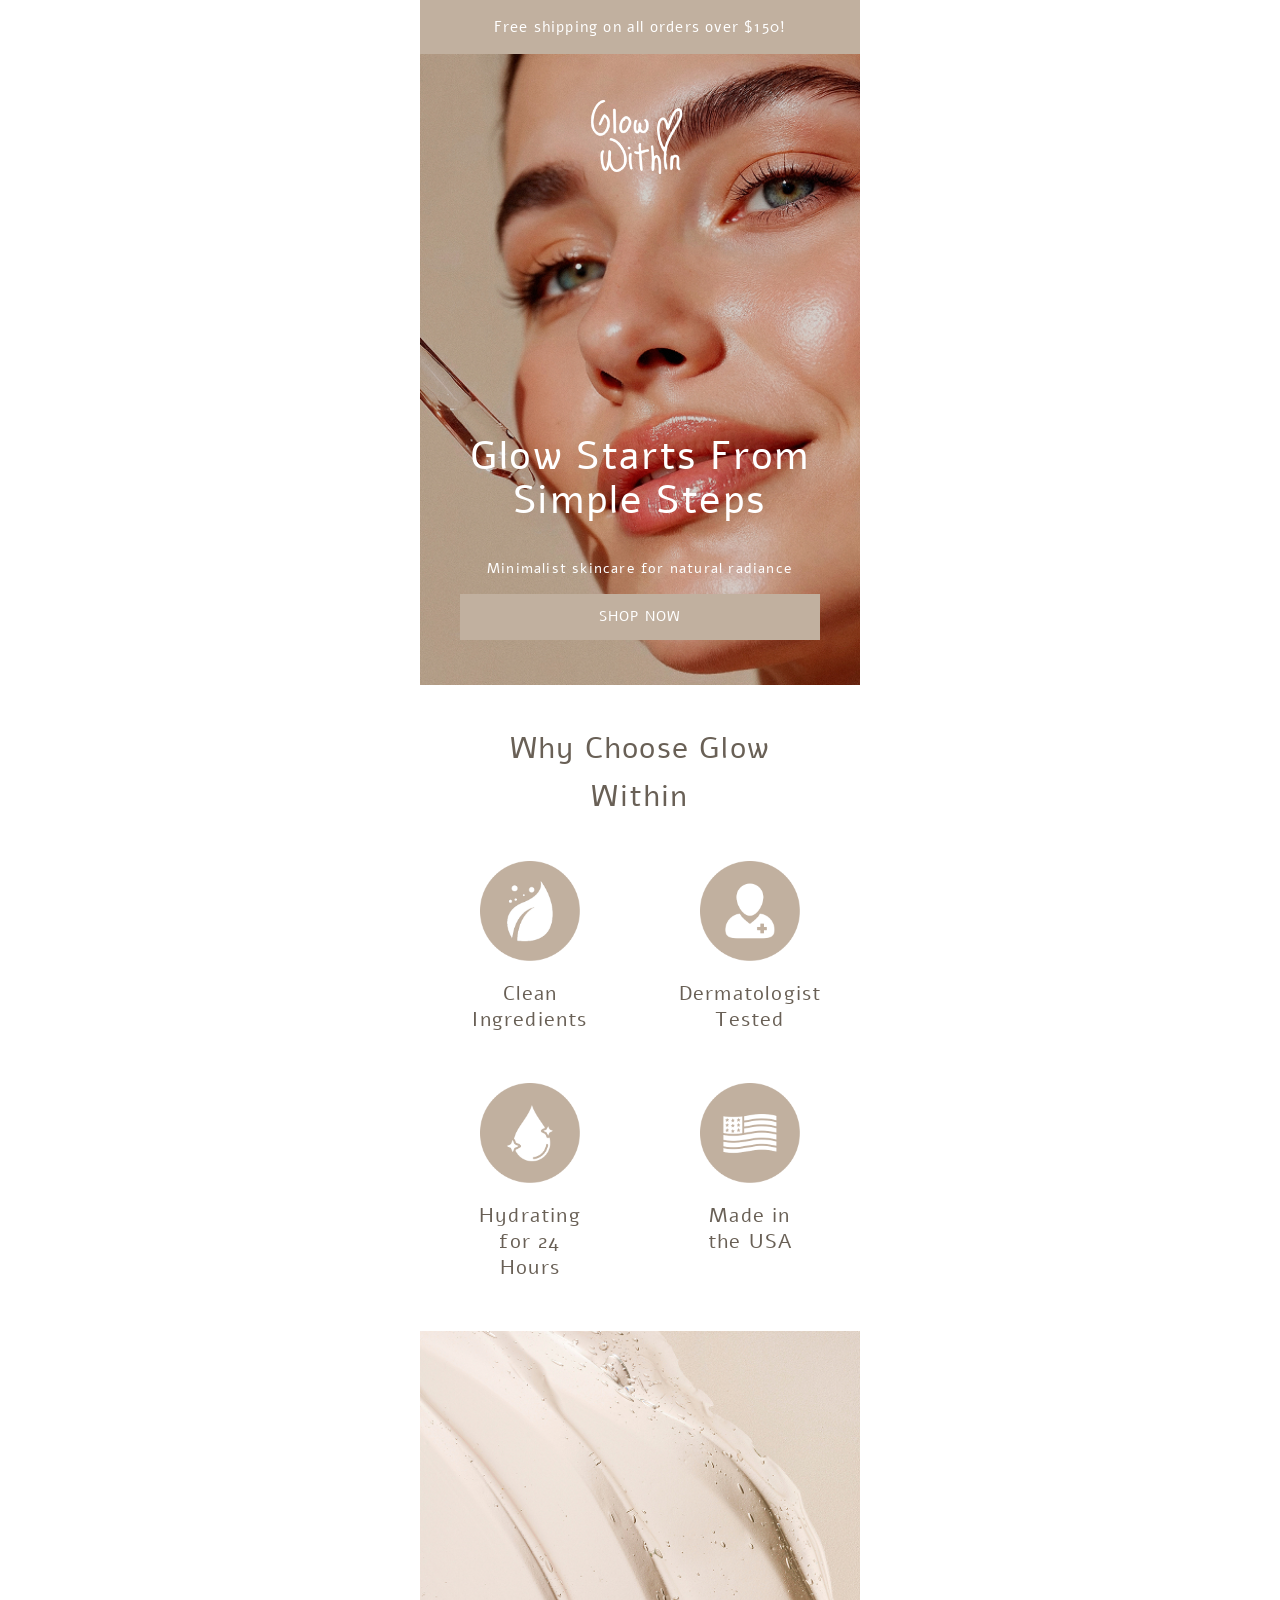
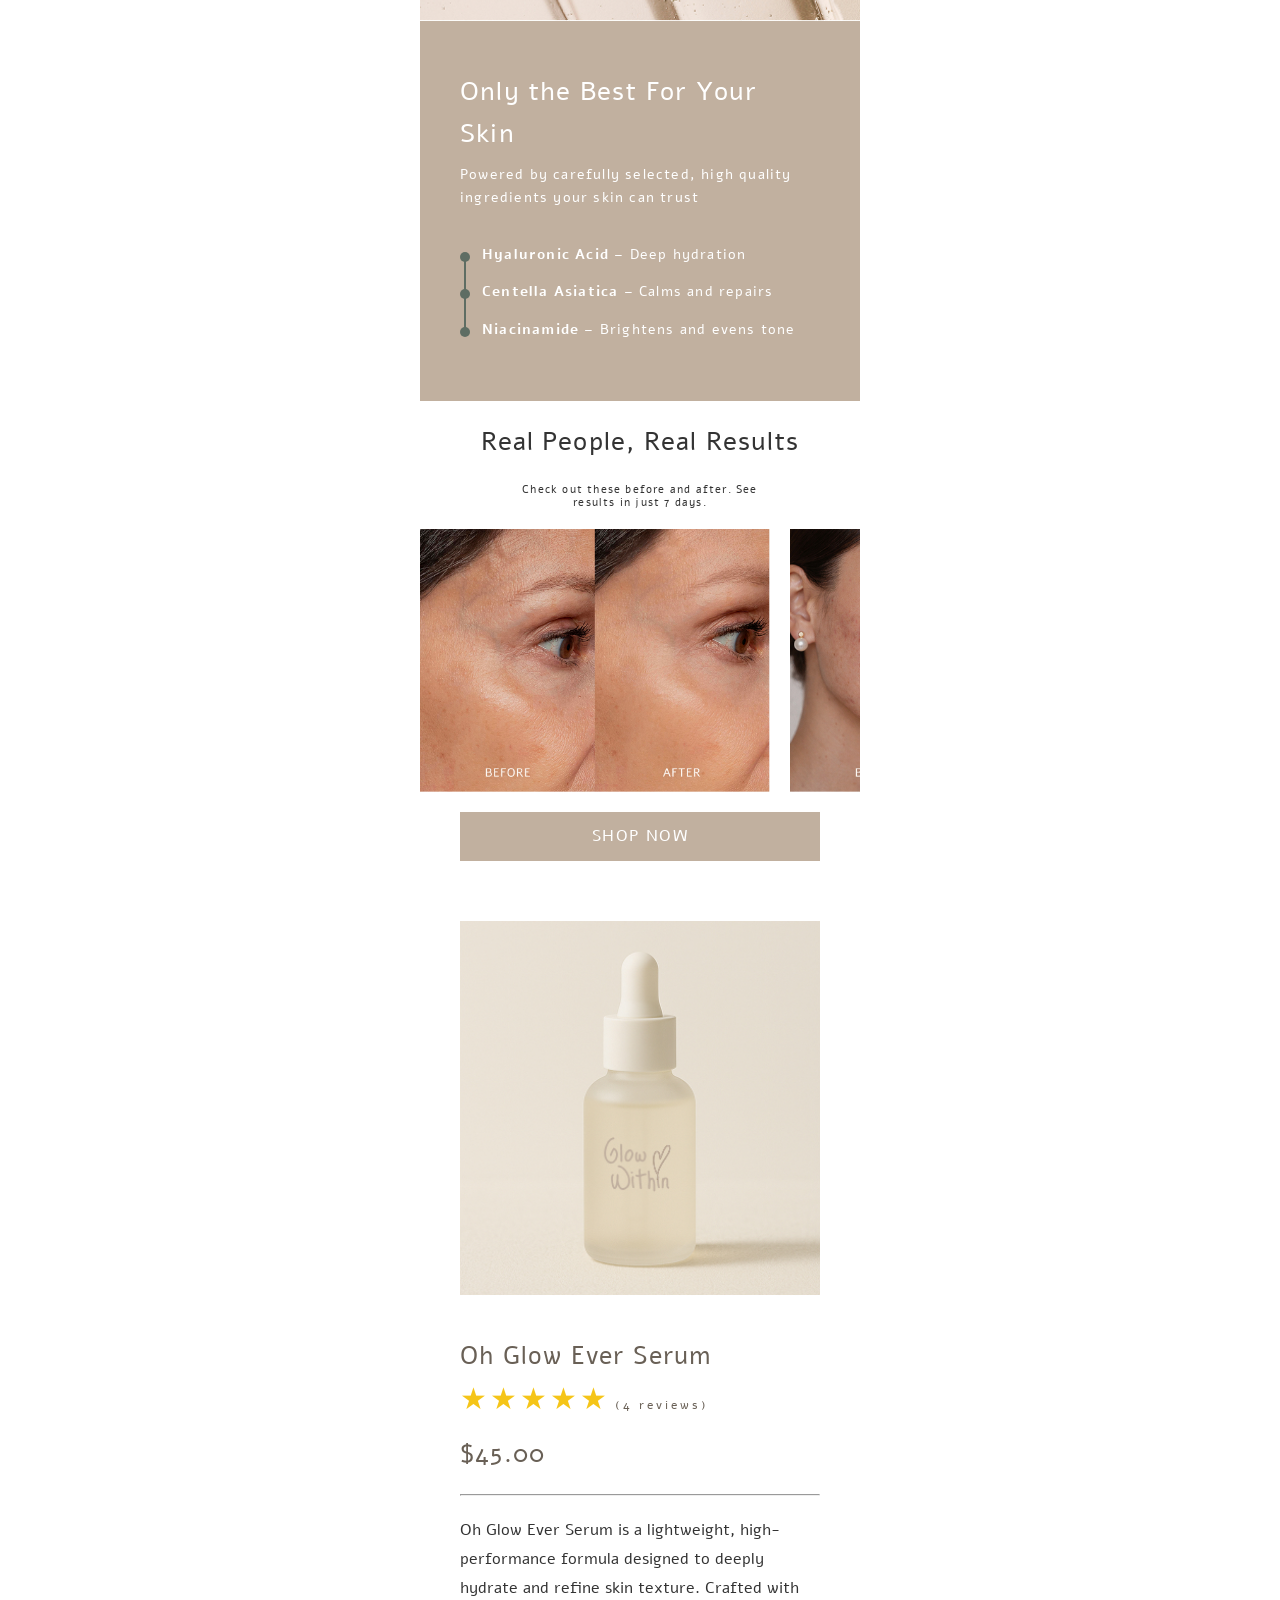
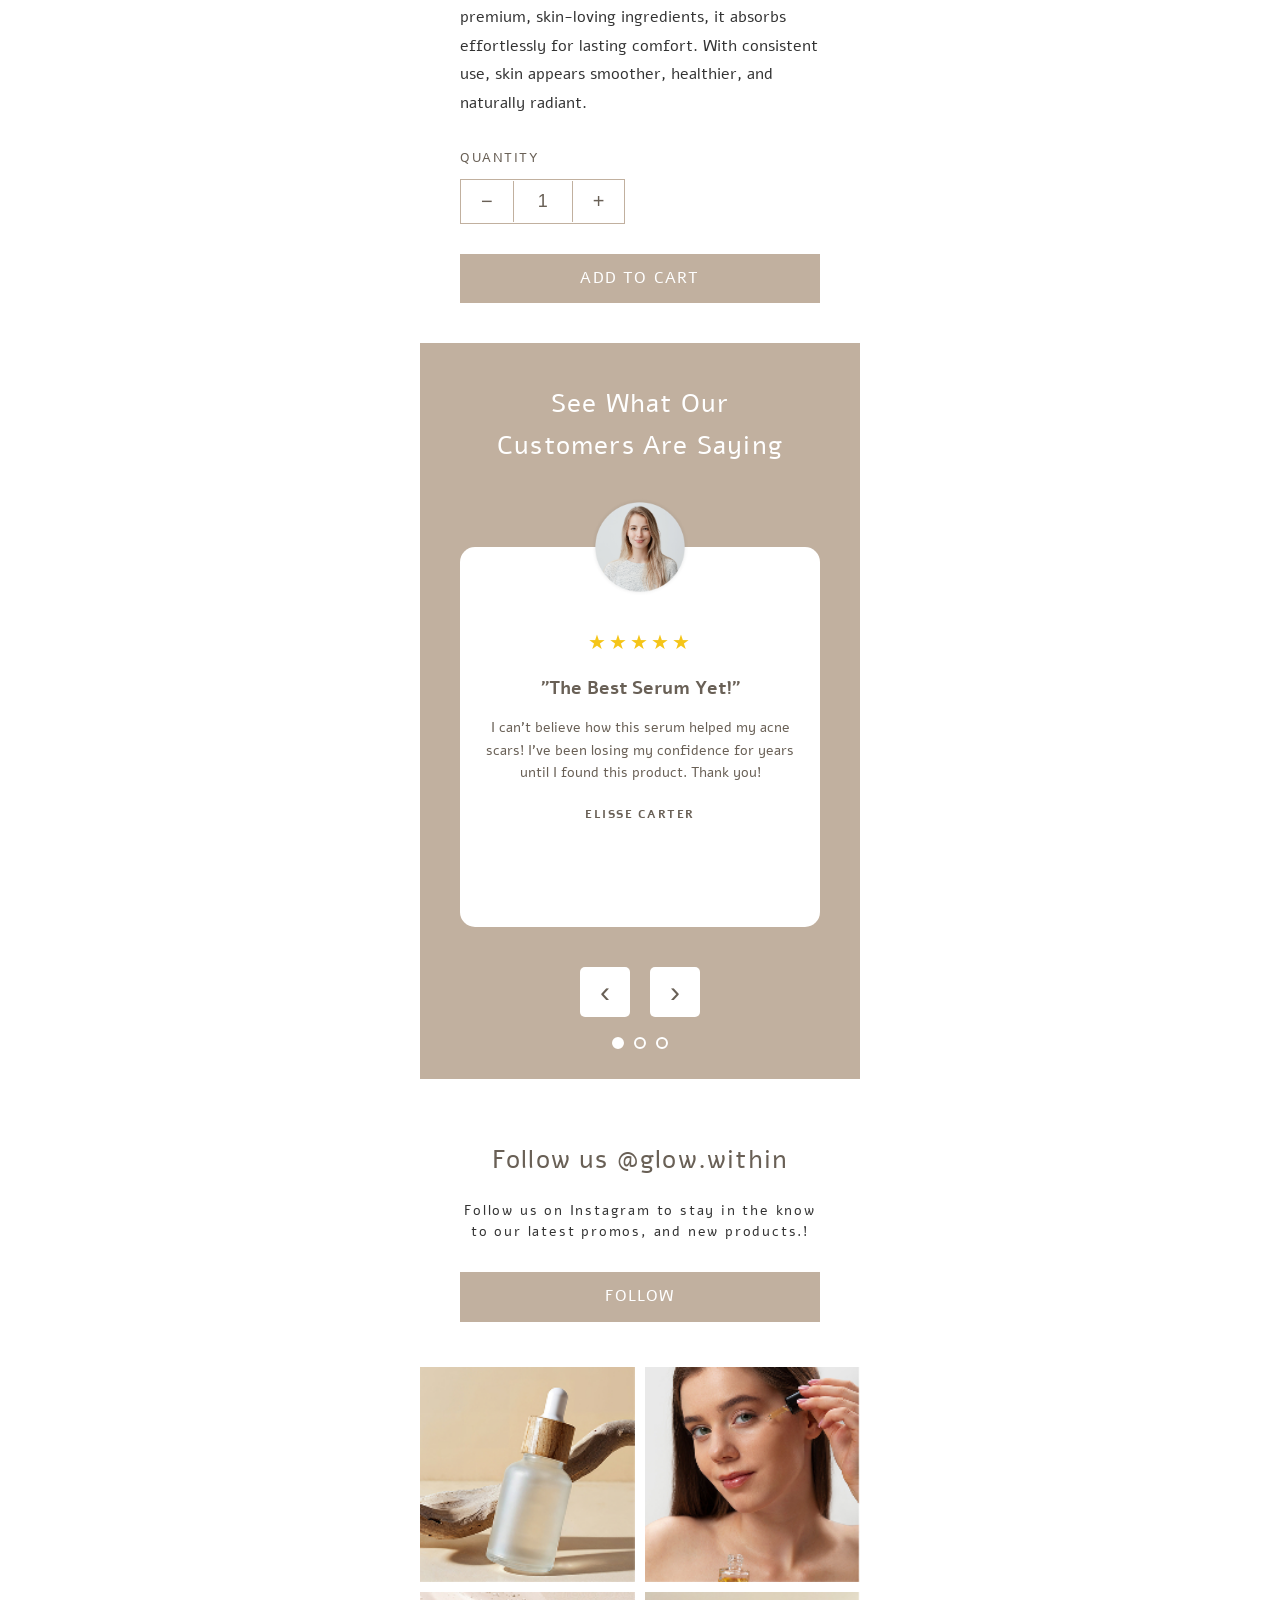
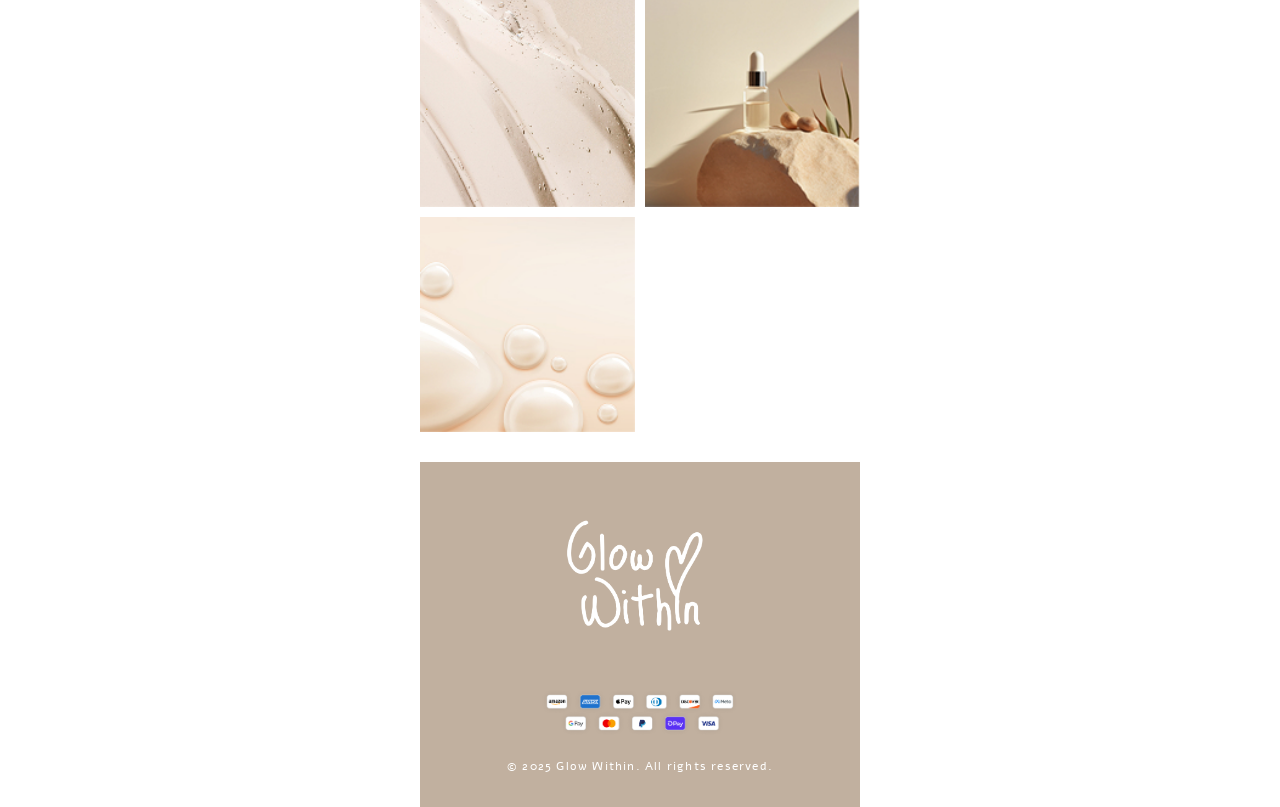
==== index.html @ 790b0e8f "Add files via upload" ====
<!DOCTYPE html>
<html lang="en">
<head>
    <meta charset="UTF-8">
    <meta name="viewport" content="width=device-width, initial-scale=1.0, maximum-scale=1.0, user-scalable=no">
    <meta name="apple-mobile-web-app-capable" content="yes">
    <meta name="mobile-web-app-capable" content="yes">
    <meta http-equiv="Cache-Control" content="no-cache, no-store, must-revalidate">
    <meta http-equiv="Pragma" content="no-cache">
    <meta http-equiv="Expires" content="0">

    <link rel="preconnect" href="https://fonts.googleapis.com">
    <link rel="preconnect" href="https://fonts.gstatic.com" crossorigin>
    <link href="https://fonts.googleapis.com/css2?family=Alef:wght@400;700&family=Inria+Serif:ital,wght@0,300;0,400;0,700;1,300;1,400;1,700&family=Inter:ital,opsz,wght@0,14..32,100..900;1,14..32,100..900&display=swap" rel="stylesheet">

    <link rel="stylesheet" href="./style.css?v=2">

    <script defer src="./script.js?v=2"></script></script>

    <title>Landing Page 1</title>
</head>
<body>

    <div class="container">

    <section class="section-announcement">
    <p>Free shipping on all orders over $150!</p>

    </section>

    <section class="section-hero">
    <img class="hero-img" src="./Mobile Assets-20251219T113906Z-3-001/Mobile Assets/hero-image.jpg" alt=""/>

    <img class="hero-content-img" src="./Mobile Assets-20251219T113906Z-3-001/Mobile Assets/top-logo.png" alt="">

    <div class="hero-content">
       
        <h1 class="hero-header">Glow Starts From Simple Steps</h1>
        <p class="hero-text">Minimalist skincare for natural radiance</p>

    
        <a href="#" class="hero-button">Shop Now</a>
       
    </div>

    </section>

    <section class="section-feature">

        <H2>Why Choose Glow Within</H2>

        <div class="feature-grid-box">
        <div class="feature-box">
            <img class="feature-img" src="./Mobile Assets-20251219T113906Z-3-001/Mobile Assets/why-choose-icon-clean-ingredients.png" alt=""/>
            <p class="feature-text">Clean Ingredients</p>
        </div>

                <div class="feature-box">
            <img class="feature-img" src="./Mobile Assets-20251219T113906Z-3-001/Mobile Assets/why-choose-icon-dermatologist-tested.png" alt=""/>
            <p class="feature-text">Dermatologist Tested</p>
        </div>

                <div class="feature-box">
            <img class="feature-img" src="./Mobile Assets-20251219T113906Z-3-001/Mobile Assets/why-choose-icon-hydrating-24hrs.png" alt=""/>
            <p class="feature-text">Hydrating for 24 Hours</p>
        </div>

                <div class="feature-box">
            <img class="feature-img" src="./Mobile Assets-20251219T113906Z-3-001/Mobile Assets/why-choose-icon-made-in-the-USA.png" alt=""/>
            <p class="feature-text">Made in the USA</p>
        </div>
        </div>

    </section>


    <section class="ingredients-section">

        <div class="ing-img-box">
        <img class="ingredients-img" src="./Mobile Assets-20251219T113906Z-3-001/Mobile Assets/only-the-best-ingredients-image.jpg" alt="">

        </div>

        <div class="ingredients-content">

            <h3>Only the Best For Your Skin</h3>

            <p>Powered by carefully selected, high quality ingredients your skin can trust</p>

            <ul class="ingredients-list">
                <li><strong>Hyaluronic Acid</strong> – Deep hydration</li>
                <li><strong>Centella Asiatica</strong> – Calms and repairs</li>
                <li><strong>Niacinamide</strong> – Brightens and evens tone</li>
            </ul>

        </div>


    </section>

    <section class="section-results">


        <div class="results-text">
        <h3 class="results-header">Real People, Real Results</h3>
        <p class="results-text">Check out these before and after. See results in just 7 days.</p>
        </div>

        <div class="results-carousel">

            <img class="carousel-img" src="./Desktop Assets-20251219T113908Z-3-001/Desktop Assets/real-people-image1.jpg" alt=""/>

            <img class="carousel-img" src="./Desktop Assets-20251219T113908Z-3-001/Desktop Assets/real-people-image2.jpg" alt=""/>

            <img class="carousel-img" src="./Desktop Assets-20251219T113908Z-3-001/Desktop Assets/real-people-image3.jpg" alt=""/>


        </div>

         <div class="carousel-arrows results">
                <button class="carousel-arrow prev" style="display: none;">‹</button>
            </div>

        <div class="btn-results">
         <a href="#" class="results-button">Shop Now</a>
        </div>
    </section>

    
    <section class="section-product">

        <div class="product-box">
        <img  src="./Mobile Assets-20251219T113906Z-3-001/Mobile Assets/product-section-image.jpg" alt="">
        </div>

      
        <div class="product-box2">
        <div class="product-rating">
            <h2 class="product-name">Oh Glow Ever Serum</h2>
            <span class="stars">★★★★★</span>
            <p class="product-price">$45.00</p>
        </div>
        
        <hr/>

        <p class="product-description">Oh Glow Ever Serum is a lightweight, high-performance formula designed to deeply hydrate and refine skin texture. Crafted with premium, skin-loving ingredients, it absorbs effortlessly for lasting comfort. With consistent use, skin appears smoother, healthier, and naturally radiant.</p>
      
        <div class="quantity-selector">
            <label class="quantity-label">QUANTITY</label>
            <div class="quantity-controls">
                <button class="quantity-btn minus">−</button>
                <input type="number" class="quantity-input" value="1" min="1">
                <button class="quantity-btn plus">+</button>
            </div>


        </div>

        <div class="btn-product">
         <a href="#" class="product-btn">Add to Cart</a>
        </div>
        </div>

    </section>

    <section class="testimonial-section">

        <h3 class="testimonial-header">See What Our Customers Are Saying</h3>

        <div class="testimonial-carousel">
            <div class="testimonial-card">
                <img class="testi-img" src="./Desktop Assets-20251219T113908Z-3-001/Desktop Assets/reviews-image1.png" alt="">
                <span class="stars-testimonial">★★★★★</span>
                <p class="testi-title">"The Best Serum Yet!"</p>
                <p class="testi-text">I can't believe how this serum helped my acne scars! I've been losing my confidence for years until I found this product. Thank you!</p>
                <p class="testi-name">ELISSE CARTER</p>
            </div>

            <div class="testimonial-card">
                <img class="testi-img" src="./Desktop Assets-20251219T113908Z-3-001/Desktop Assets/reviews-image2.png" alt="">
                <span class="stars-testimonial">★★★★★</span>
                <p class="testi-title">"My Favorite Skincare!"</p>
                <p class="testi-text">This has become my favorite serum—it gives my skin a healthy glow that looks natural and effortless. Highly recommend this serum!</p>
                <p class="testi-name">LEILA LARRUSO</p>
            </div>

            <div class="testimonial-card">
                <img class="testi-img" src="./Desktop Assets-20251219T113908Z-3-001/Desktop Assets/reviews-image3.png" alt="">
                <span class="stars-testimonial">★★★★★</span>
                <p class="testi-title">"Premium Quality!"</p>
                <p class="testi-text">I love how thoughtfully formulated this serum is. The ingredients feel pure and gentle, yet incredibly effective.</p>
                <p class="testi-name">ANNIKA SMITH</p>
            </div>
        </div>

        <div class="carousel-controls">
            <div class="carousel-arrows">
                <button class="carousel-arrow prev">‹</button>
                <button class="carousel-arrow next">›</button>
            </div>
            <div class="carousel-dots">
                <span class="dot active"></span>
                <span class="dot"></span>
                <span class="dot"></span>
            </div>
        </div>
    </section>

    <section class="gallery-section">

        <div class="cta-content">
        <h3 class="cta-header">Follow us @glow.within</h3>
        <p class="cta-text">Follow us on Instagram to stay in the know to our latest promos, and new products.!</p>
        <a href="#" class="btn-cta">FOLLOW</a>
        </div>

        <div class="gallery">

        <img class="gallery-img" src="./Mobile Assets-20251219T113906Z-3-001/Mobile Assets/ig-image1.jpg">
        <img class="gallery-img" src="./Mobile Assets-20251219T113906Z-3-001/Mobile Assets/ig-image2.jpg">
        <img class="gallery-img" src="./Mobile Assets-20251219T113906Z-3-001/Mobile Assets/ig-image3.jpg">
        <img class="gallery-img" src="./Mobile Assets-20251219T113906Z-3-001/Mobile Assets/ig-image4.jpg">
        <img class="gallery-img" src="./Mobile Assets-20251219T113906Z-3-001/Mobile Assets/ig-image5.jpg">

        </div>
    </section>

    <footer class="section-footer">
       <a class="footer-logo-link" href="#"><img class="footer-logo" src="./Mobile Assets-20251219T113906Z-3-001/Mobile Assets/footer-logo.png" alt=""></a>
        <img class="footer-payment" src="./Mobile Assets-20251219T113906Z-3-001/Mobile Assets/footer-payment.png" alt="">

        <p class="footer-text">© 2025 Glow Within. All rights reserved.</p>

    </footer>




    </div>    
</body>
</html>
---- style.css ----
*{
    margin: 0;
    padding: 0;
    box-sizing: border-box;
}

html{
    font-size: 62.5%;
}

body{
    font-family: 'Alef', sans-serif;
    font-weight: 400;
    line-height: 1.6;
    color: #333;
    font-size: 1.6rem;
    overflow-x: hidden;
    -webkit-font-smoothing: antialiased;
}



.container{
    max-width: 44rem;
    margin: 0 auto;
    /* background-color: aliceblue; */
}

.section-announcement{
    background-color: #C1B09F;
    padding: 1.5rem 0;
    font-weight: 500;
    letter-spacing: 1.2px;  
   
}

.section-announcement p{
    color: #fff;
    font-size: 1.5rem;
    text-align: center;
}

/* hero section */

.section-hero{
    position: relative;

}

.hero-img{
    width: 100%;
    display: block;
}

.hero-content-img{
    width: clamp(10rem, 15vh, 15rem);
    display: block;
    position: absolute;
    top: clamp(2rem, 3vh, 3rem);
    left: 50%;
    transform: translateX(-50%);
}


.hero-content{
    display: flex;
    flex-direction: column;
    align-items: center;
    position: absolute;
    bottom: clamp(3rem, 5vh, 5rem);
    left: 0;
    padding: 0 clamp(2rem, 5vw, 4rem);
    width: 100%;
    box-sizing: border-box;
}

.section-hero h1{
    text-align: center;
    color: #fff;
    font-weight: 200;
    letter-spacing: clamp(1.2px, 0.2vw, 1.6px);
    font-size: clamp(2.8rem, 5vh, 4rem);
    line-height: 1.1;
    margin-bottom: clamp(2rem, 4vh, 5rem);
    
}

.section-hero p{
    text-align: center;
    color: #fff;
    font-weight: 200;
    letter-spacing: clamp(0.8px, 0.2vw, 1.2px);
    font-size: clamp(1.2rem, 1.8vh, 1.4rem);
    margin-bottom: clamp(1.2rem, 1.5vh, 1.5rem);
    
}

.section-hero a{
    padding: clamp(1rem, 1.5vh, 1.2rem) clamp(2.5rem, 5vw, 3rem);
    width: 100%;
    border: none;
    color: #fff;
    background-color:#C1B09F ;
    cursor: pointer;
    text-decoration: none;
    letter-spacing: clamp(1px, 0.2vw, 1.2px);
    text-transform: uppercase;
    text-align: center;
    display: inline-block;
    font-size: clamp(1.2rem, 1.8vh, 1.4rem);
}

/* Feature Section */

.section-feature h2{
    text-align: center;
    padding: 4rem 4rem;
    letter-spacing: 1.2px;
    color: #696056;
    font-weight: 200;
    font-size: 3rem;

}

.feature-grid-box{
    display: grid;
    grid-template-columns: 1fr 1fr;
    justify-items: center;
   
}

.feature-img{
    width: 100%;
    height: auto;
    margin-bottom: 1rem;
}

.feature-box{
    display: flex;
    flex-direction: column;
    align-items: center;
    row-gap: 1rem;
    margin-bottom: 5rem;
    width: 10rem;
    /* padding: 0 4rem; */
}

.section-feature p{
    text-align: center;
    letter-spacing: 1.2px;
    color: #696056;
    font-weight: 200;
    font-size: 2rem;
    line-height: 1.3;

}

/* Ingredients Section */
.ingredients-section{
    display: grid;
    grid-template-columns: 1fr;
    background-color:#C1B09F ;
   
}


.ingredients-img{
    width: 100%;
    display: block;

}
.ingredients-content{
    padding: 5rem 4rem;
}

.ingredients-content h3{
    text-align: left;
    color: #fff;
    font-weight: 200;
    letter-spacing: 1.2px;
    font-size: 2.6rem;
    margin-bottom: 1rem;
    padding-right: 5rem;
}

.ingredients-content p{
    text-align: left;
    color: #fff;
    font-weight: 200;
    letter-spacing: 1.2px;
    font-size: 1.4rem;
    margin-bottom: 1rem;
}

/* Ingredients List */

.ingredients-list {
    list-style: none;
    padding-left: 0;
    margin-top: 3rem;
}

.ingredients-list li {
    position: relative;
    padding-left: 2.2rem;
    margin-bottom: 1rem;
    color: #fff;
    font-size: 1.4rem;
    padding-top: 0.5rem;
    padding-bottom: 0;
    font-weight: 200;
    letter-spacing: 1.2px;
}
strong{
    !important;
    font-weight: 600;
}

.ingredients-list li::after {
    content: '';
    position: absolute;
    left: 0.4rem;
    top: 1.6rem;
    width: 2px;
    height: calc(100% + 1rem);
    background-color: #5E6D63;
}

.ingredients-list li::before {
    content: '';
    position: absolute;
    left: 0;
    top: 1.3rem;
    width: 1rem;
    height: 1rem;
    background-color:  #5E6D63;
    border-radius: 50%;
    z-index: 1;
}

.ingredients-list li:last-child::after {
    display: none;
}



/* Results- Section  */
.section-results{
     position: relative;
}

.section-results .carousel-arrow {
    width: 3rem;
    height: 3rem;
    background-color: #fff;
    border: none;
    border-radius: 0.5rem;
    font-size: 3rem;
    color: #696056;
    cursor: pointer;
    display: flex;
    align-items: center;
    justify-content: center;
    transition: background-color 0.3s;
    position: absolute;
    top: 22rem;
    left: 5rem;
}

.results-carousel::-webkit-scrollbar {
    display: none;
}

.results-carousel{
    display: flex;
    overflow-x: scroll;
    gap: 2rem;
    padding-right: 4rem;
}   

.results-text{
   
    margin: 2rem auto;
}

.results-text h3{
    text-align: center;
     letter-spacing: 1.1px;
     font-weight: 200;
     margin-bottom: .5rem;
     font-size: 2.6rem;
}

.results-text p{
    width: 25rem;
    text-align: center;
    font-size: 1.1rem;
    letter-spacing: 1.2px;
    font-weight: 200;
    line-height: 1.2;
}


.carousel-img{
    width: 35rem;
    height: auto;
}

.section-results a{
    display:block;
    padding: 1.2rem 1.2rem;
    width: 100%;
    border: none;
    color: #fff;
    background-color:#C1B09F ;
    cursor: pointer;
    text-decoration: none;
    letter-spacing: 1.2px;
    text-transform: uppercase;
    text-align: center;
  
}

.results-button{
    width: 1rem;
}

.btn-results{
    padding: 2rem 4rem;
}

/* Product Section */

.section-product {
    display: grid;
    grid-template-columns: 1fr;
    text-align: center;
    padding: 4rem 4rem;
}

.product-box{
    margin-bottom: 4rem;
}

.section-product img {
    width: 100%;
    display: block;
    
}

.product-name {
    font-size: 2.5rem;
    font-weight: 400;
    color: #696056;
    letter-spacing: 1.2px;

}

.product-rating {
    display: flex;
    flex-direction: column;
    justify-content: center;
    align-items: start;
    row-gap: 0rem;
    margin-bottom: 2rem;

}

.stars {
    color: #F5C518;
    font-size: 3rem;
    letter-spacing: 0.3rem;
    margin-bottom: 1rem;
}

.stars::after{
    content: "(4 reviews)";
    color: #696056;
    font-size: 1.2rem;
    margin-left: .5rem;
}


.product-price {
    font-size: 2.5rem;
    font-weight: 400;
    color: #696056;
    letter-spacing: 1.2px;
}

.product-description{
    text-align: left;
    margin-top: 2rem;
    line-height: 1.8;
    

}

/* Quantity Selector */

.quantity-selector {
    margin: 3rem 0;
}

.quantity-label {
    display: block;
    font-size: 1.3rem;
    letter-spacing: 1.5px;
    color: #696056;
    margin-bottom: 1rem;
    font-weight: 500;
    text-align: left;
}

.quantity-controls {
    display: flex;
    align-items: center;
    border: 1px solid #C1B09F;
    width: fit-content;
}

.quantity-btn {
    background: none;
    border: none;
    font-size: 2rem;
    color: #696056;
    cursor: pointer;
    padding: 1rem 2rem;
    transition: background-color 0.3s;
    touch-action: manipulation;
    user-select: none;
}

.quantity-btn:hover {
    background-color: #f5f5f5;
}

.quantity-input {
    width: 6rem;
    text-align: center;
    border: none;
    border-left: 1px solid #C1B09F;
    border-right: 1px solid #C1B09F;
    font-size: 1.8rem;
    color: #696056;
    padding: 1rem 0;
    -moz-appearance: textfield;
}

.quantity-input::-webkit-inner-spin-button,
.quantity-input::-webkit-outer-spin-button {
    -webkit-appearance: none;
    margin: 0;
}

.quantity-input:focus {
    outline: none;
}


.section-product a{
    display:block;
    padding: 1.2rem 3rem;
    width: 100%;
    border: none;
    color: #fff;
    background-color:#C1B09F ;
    cursor: pointer;
    text-decoration: none;
    letter-spacing: 1.2px;
    text-transform: uppercase;
    text-align: center;

}

/* testimonial Section */

.testimonial-section{
    background-color: #C1B09F;
    padding: 0rem 0rem;
    overflow: visible;
}

.testimonial-section h3{
    text-align: center;
    padding: 4rem 7rem;
    letter-spacing: 1.2px;
    color: #fff;
    font-weight: 200;
    font-size: 2.6rem;
}

.testimonial-carousel {
    display: -webkit-box;
    display: -ms-flexbox;
    display: flex;
    gap: 0;
    overflow-x: scroll;
    overflow-y: visible;
    -webkit-overflow-scrolling: touch;
    scroll-behavior: smooth;
    padding: 6rem 4rem 1rem 4rem;
    margin: -2rem 0 0 0;
    scrollbar-width: none;
    -ms-overflow-style: none;
    scroll-snap-type: x mandatory;
    -webkit-scroll-snap-type: x mandatory;
    scroll-padding: 0 4rem;
}

.testimonial-carousel::-webkit-scrollbar {
    display: none;
}

.testimonial-card {
    -webkit-box-flex: 0;
    -ms-flex: 0 0 auto;
    flex: 0 0 auto;
    width: calc(100vw - 8rem);
    width: -webkit-calc(100vw - 8rem);
    max-width: 36rem;
    background-color: #fff;
    border-radius: 1.5rem;
    padding: 8rem 1rem 2rem 1rem;
    margin: 0 4rem;
    text-align: center;
    position: relative;
    min-height: 38rem;
    overflow: visible;
    scroll-snap-align: center;
    -webkit-scroll-snap-align: center;
    box-sizing: border-box;
    -webkit-box-sizing: border-box;
}


.stars-testimonial{
    color: #F5C518;
    font-size: 2rem;
    letter-spacing: 0.3rem;
    margin-bottom: 1rem;
    display: block;
}

.testi-img{
    width: 10rem;
    height: 10rem;
    border-radius: 50%;
    position: absolute;
    top: -5rem;
    left: 50%;
    transform: translateX(-50%);
    object-fit: cover;
}

.testi-title {
    font-weight: 600;
    font-size: 1.8rem;
    color: #696056;
    margin: 1.5rem 0;
}

.testi-text {
    font-size: 1.4rem;
    line-height: 1.6;
    color: #696056;
    margin-bottom: 2rem;
}

.testi-name {
    font-size: 1.2rem;
    font-weight: 600;
    letter-spacing: 1.5px;
    color: #696056;
}

/* Testimonial Carousel Controls */

.testimonial-section .carousel-controls {
    display: flex;
    flex-direction: column;
    align-items: center;
    gap: 2rem;
    padding: 3rem 0;
}

.testimonial-section .carousel-arrows {
    display: flex;
    gap: 2rem;
}

.testimonial-section .carousel-arrow {
    width: 5rem;
    height: 5rem;
    background-color: #fff;
    border: none;
    border-radius: 0.5rem;
    font-size: 3rem;
    color: #696056;
    cursor: pointer;
    display: flex;
    align-items: center;
    justify-content: center;
    transition: background-color 0.3s;
}

.testimonial-section .carousel-arrow:hover {
    background-color: #f5f5f5;
}

.testimonial-section .carousel-dots {
    display: flex;
    gap: 1rem;
}

.testimonial-section .dot {
    width: 1.2rem;
    height: 1.2rem;
    border-radius: 50%;
    border: 2px solid #fff;
    background-color: transparent;
    cursor: pointer;
    transition: background-color 0.3s;
}

.testimonial-section .dot.active {
    background-color: #fff;
}

.testimonial-section .dot:hover {
    background-color: rgba(255, 255, 255, 0.5);
}

/* CTA */

.cta-content{
    padding: 4rem 4rem;
    display: flex;
    flex-direction: column;
    align-items: center;
}

.gallery-section h3{
    text-align: center;
    padding: 2rem 0rem;
    letter-spacing: 1.2px;
    color: #696056;
    font-weight: 200;
    font-size: 2.6rem;
}

.gallery-section p{
    text-align: center;
    font-size: 1.4rem;
    letter-spacing: 1.8px;
    font-weight: 200;
    line-height: 1.5;
    margin-bottom: 3rem;
}

.gallery-section a{
    display:block;
    padding: 1.2rem 3rem;
    width: 100%;
    border: none;
    color: #fff;
    background-color:#C1B09F ;
    cursor: pointer;
    text-decoration: none;
    letter-spacing: 1.2px;
    text-transform: uppercase;
    text-align: center;
    margin-bottom: .5rem;
}


.gallery{
    display: grid;
    grid-template-columns: 1fr 1fr;
    gap: 1rem;
    margin-bottom: 3rem;
}

.gallery-img{
    width: 100%;
    display: block;
}

/* Footer */

.section-footer{
    background-color: #C1B09F;
    padding: 3rem 4rem;
    display: flex;
    flex-direction: column;
    align-items: center;
    gap: 2rem;
}

.section-footer img{
    width: 20rem;
    height: auto;
}

.footer-text{
    color: #fff;
    font-size: 1.2rem;
    letter-spacing: 1.2px;
}
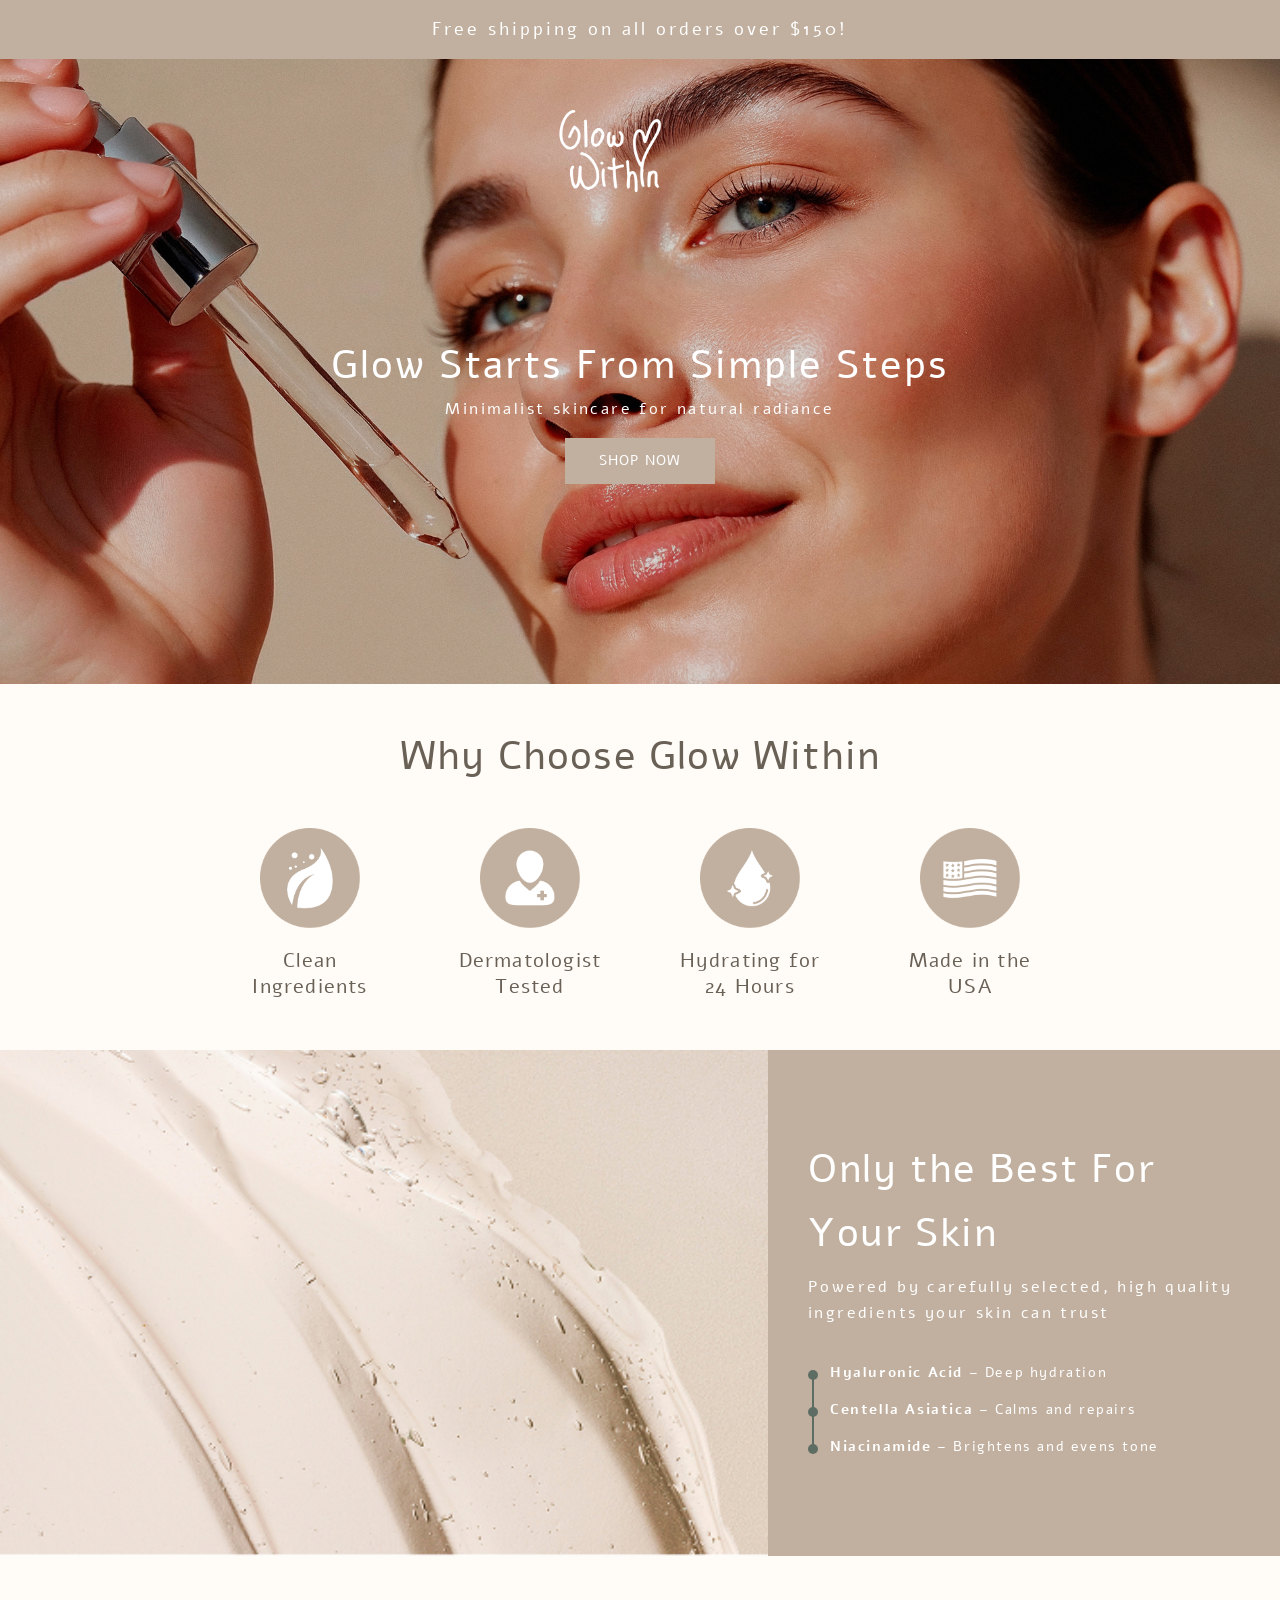
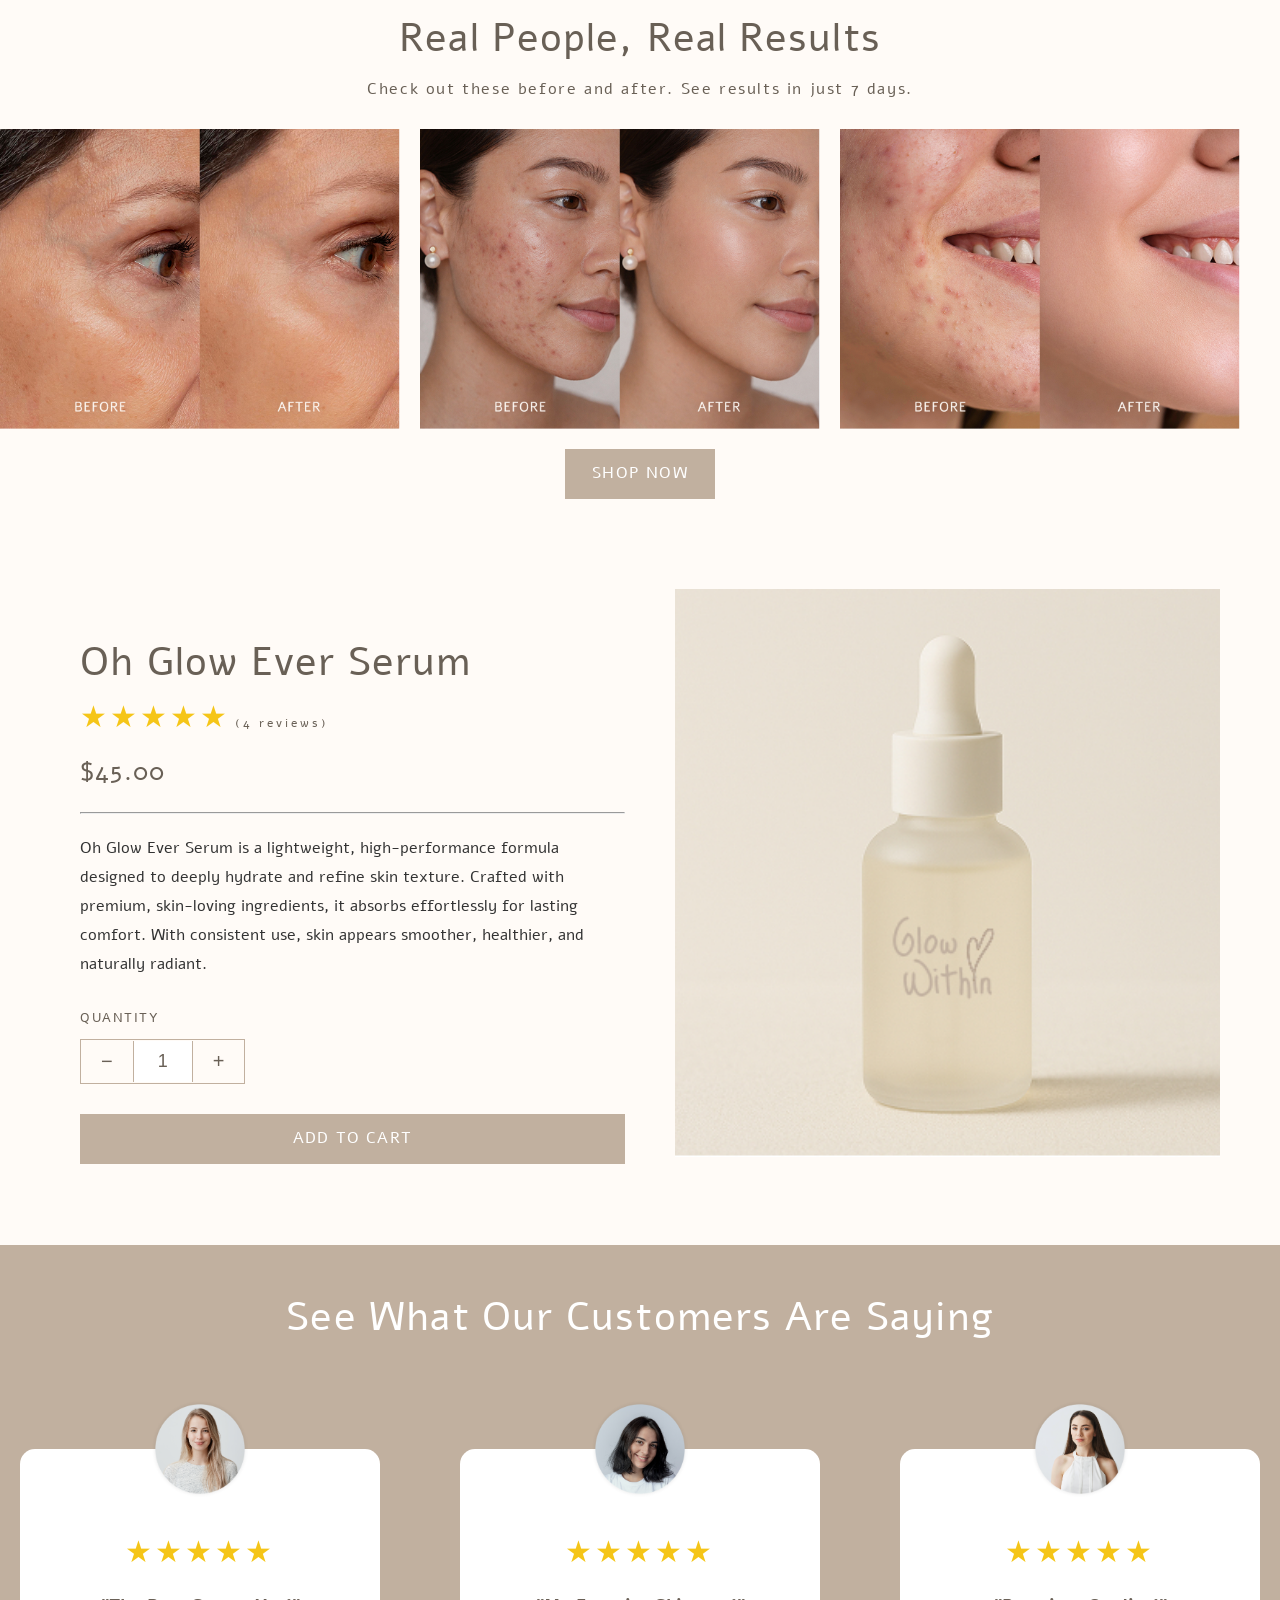
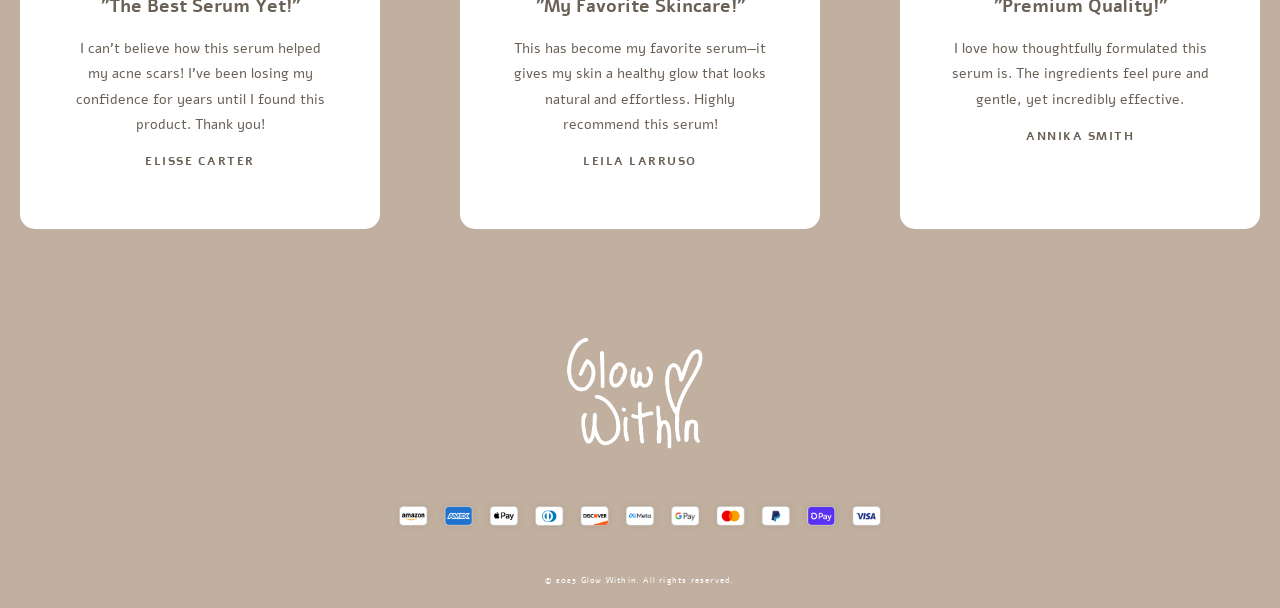
==== commit 6304161e: "Add files via upload" ====
--- a/index.html
+++ b/index.html
@@ -14,6 +14,7 @@
     <link href="https://fonts.googleapis.com/css2?family=Alef:wght@400;700&family=Inria+Serif:ital,wght@0,300;0,400;0,700;1,300;1,400;1,700&family=Inter:ital,opsz,wght@0,14..32,100..900;1,14..32,100..900&display=swap" rel="stylesheet">
 
     <link rel="stylesheet" href="./style.css?v=2">
+    <link rel="stylesheet" href="./query.css?v=2" >
 
     <script defer src="./script.js?v=2"></script></script>
 
@@ -29,9 +30,19 @@
     </section>
 
     <section class="section-hero">
+
+    <div class="hero2-img">
     <img class="hero-img" src="./Mobile Assets-20251219T113906Z-3-001/Mobile Assets/hero-image.jpg" alt=""/>
 
+     <img class="hero-img-desktop" src="./Desktop Assets-20251219T113908Z-3-001/Desktop Assets/hero-banner.jpg" alt=""/>
+
+    </div>
+
+
+
     <img class="hero-content-img" src="./Mobile Assets-20251219T113906Z-3-001/Mobile Assets/top-logo.png" alt="">
+    
+
 
     <div class="hero-content">
        
@@ -130,7 +141,7 @@
     <section class="section-product">
 
         <div class="product-box">
-        <img  src="./Mobile Assets-20251219T113906Z-3-001/Mobile Assets/product-section-image.jpg" alt="">
+        <img class="product-img" src="./Mobile Assets-20251219T113906Z-3-001/Mobile Assets/product-section-image.jpg" alt="">
         </div>
 
       
@@ -206,7 +217,7 @@
         </div>
     </section>
 
-    <section class="gallery-section">
+    <!-- <section class="gallery-section">
 
         <div class="cta-content">
         <h3 class="cta-header">Follow us @glow.within</h3>
@@ -223,11 +234,13 @@
         <img class="gallery-img" src="./Mobile Assets-20251219T113906Z-3-001/Mobile Assets/ig-image5.jpg">
 
         </div>
-    </section>
+    </section> -->
 
     <footer class="section-footer">
        <a class="footer-logo-link" href="#"><img class="footer-logo" src="./Mobile Assets-20251219T113906Z-3-001/Mobile Assets/footer-logo.png" alt=""></a>
-        <img class="footer-payment" src="./Mobile Assets-20251219T113906Z-3-001/Mobile Assets/footer-payment.png" alt="">
+        <img class="footer-payment" src="./Mobile Assets-20251219T113906Z-3-001/Mobile Assets/footer-payment.png" alt=""/>
+
+        <img class="footer-payment-desktop" src="./Desktop Assets-20251219T113908Z-3-001/Desktop Assets/footer-payment.png" alt=""/>
 
         <p class="footer-text">© 2025 Glow Within. All rights reserved.</p>
 
--- a/style.css
+++ b/style.css
@@ -2,6 +2,11 @@
     margin: 0;
     padding: 0;
     box-sizing: border-box;
+}
+
+button, a {
+    touch-action: manipulation;
+    -webkit-tap-highlight-color: transparent;
 }
 
 html{
@@ -13,9 +18,11 @@
     font-weight: 400;
     line-height: 1.6;
     color: #333;
+    background-color: #FFFBF7;
     font-size: 1.6rem;
     overflow-x: hidden;
     -webkit-font-smoothing: antialiased;
+    touch-action: pan-y;
 }
 
 
@@ -30,7 +37,7 @@
     background-color: #C1B09F;
     padding: 1.5rem 0;
     font-weight: 500;
-    letter-spacing: 1.2px;  
+    letter-spacing: .12rem;  
    
 }
 
@@ -51,6 +58,12 @@
     width: 100%;
     display: block;
 }
+
+.hero-img-desktop{
+    display: none;
+}
+
+
 
 .hero-content-img{
     width: clamp(10rem, 15vh, 15rem);
@@ -59,6 +72,7 @@
     top: clamp(2rem, 3vh, 3rem);
     left: 50%;
     transform: translateX(-50%);
+    width: 15rem;
 }
 
 
@@ -67,7 +81,7 @@
     flex-direction: column;
     align-items: center;
     position: absolute;
-    bottom: clamp(3rem, 5vh, 5rem);
+    bottom: clamp(10rem, 10rem, 10rem);
     left: 0;
     padding: 0 clamp(2rem, 5vw, 4rem);
     width: 100%;
@@ -160,6 +174,7 @@
     display: grid;
     grid-template-columns: 1fr;
     background-color:#C1B09F ;
+    margin-bottom: 5rem;
    
 }
 
@@ -247,6 +262,7 @@
 /* Results- Section  */
 .section-results{
      position: relative;
+     margin-bottom: 3rem;
 }
 
 .section-results .carousel-arrow {
@@ -280,15 +296,16 @@
 
 .results-text{
    
-    margin: 2rem auto;
+    margin: 0 auto;
 }
 
 .results-text h3{
     text-align: center;
      letter-spacing: 1.1px;
      font-weight: 200;
-     margin-bottom: .5rem;
      font-size: 2.6rem;
+    color: #696056;
+    margin-bottom: 1rem;
 }
 
 .results-text p{
@@ -298,6 +315,8 @@
     letter-spacing: 1.2px;
     font-weight: 200;
     line-height: 1.2;
+        color: #696056;
+        margin-bottom: 2rem;
 }
 
 
@@ -335,16 +354,17 @@
     display: grid;
     grid-template-columns: 1fr;
     text-align: center;
-    padding: 4rem 4rem;
+    padding: 4rem 8rem;
+    margin: 0 auto;
 }
 
 .product-box{
     margin-bottom: 4rem;
 }
 
+
 .section-product img {
     width: 100%;
-    display: block;
     
 }
 
@@ -491,20 +511,15 @@
 }
 
 .testimonial-carousel {
-    display: -webkit-box;
-    display: -ms-flexbox;
-    display: flex;
-    gap: 0;
+    display: flex;
     overflow-x: scroll;
     overflow-y: visible;
-    -webkit-overflow-scrolling: touch;
     scroll-behavior: smooth;
     padding: 6rem 4rem 1rem 4rem;
     margin: -2rem 0 0 0;
     scrollbar-width: none;
     -ms-overflow-style: none;
     scroll-snap-type: x mandatory;
-    -webkit-scroll-snap-type: x mandatory;
     scroll-padding: 0 4rem;
 }
 
@@ -513,11 +528,8 @@
 }
 
 .testimonial-card {
-    -webkit-box-flex: 0;
-    -ms-flex: 0 0 auto;
     flex: 0 0 auto;
     width: calc(100vw - 8rem);
-    width: -webkit-calc(100vw - 8rem);
     max-width: 36rem;
     background-color: #fff;
     border-radius: 1.5rem;
@@ -528,9 +540,7 @@
     min-height: 38rem;
     overflow: visible;
     scroll-snap-align: center;
-    -webkit-scroll-snap-align: center;
     box-sizing: border-box;
-    -webkit-box-sizing: border-box;
 }
 
 
@@ -582,6 +592,7 @@
     align-items: center;
     gap: 2rem;
     padding: 3rem 0;
+    touch-action: manipulation;
 }
 
 .testimonial-section .carousel-arrows {
@@ -602,6 +613,8 @@
     align-items: center;
     justify-content: center;
     transition: background-color 0.3s;
+    touch-action: manipulation;
+    user-select: none;
 }
 
 .testimonial-section .carousel-arrow:hover {
@@ -621,6 +634,8 @@
     background-color: transparent;
     cursor: pointer;
     transition: background-color 0.3s;
+    touch-action: manipulation;
+    user-select: none;
 }
 
 .testimonial-section .dot.active {
@@ -633,7 +648,7 @@
 
 /* CTA */
 
-.cta-content{
+/* .cta-content{
     padding: 4rem 4rem;
     display: flex;
     flex-direction: column;
@@ -684,26 +699,39 @@
 .gallery-img{
     width: 100%;
     display: block;
-}
+} */
 
 /* Footer */
 
 .section-footer{
     background-color: #C1B09F;
-    padding: 3rem 4rem;
+    padding: 0rem 4rem;
     display: flex;
     flex-direction: column;
     align-items: center;
     gap: 2rem;
 }
 
-.section-footer img{
+.footer-logo{
     width: 20rem;
-    height: auto;
+    display: block;
+}
+
+.footer-payment{
+    display: block;
+    width: 20rem;
 }
 
 .footer-text{
     color: #fff;
     font-size: 1.2rem;
     letter-spacing: 1.2px;
+}
+
+.footer-payment-desktop{
+    display: none;
+}
+
+.footer-text{
+    padding: 2rem 0rem;
 }
--- a/query.css
+++ b/query.css
@@ -0,0 +1,297 @@
+@media (min-width: 1000px){
+
+
+.container{
+    max-width: 100%;
+    margin: 0 auto;
+    /* background-color: aliceblue; */
+}
+
+
+.hero-content{
+    bottom: 15rem;
+
+}
+
+.section-announcement p{
+    color: #fff;
+    font-size: 1.8rem;
+    letter-spacing: .3rem; 
+    text-align: center;
+}
+
+
+/* hero section */
+
+.hero-content-img{
+ top: 3rem;
+ left: 48%;
+ transform: translateX(-50%);
+ width: 15rem;
+
+}
+
+
+.hero-img{
+display: none;
+}
+
+.hero-img-desktop{
+    display: block;
+    width: 100%;
+}
+
+.section-hero h1{
+    font-size: 4rem;
+    letter-spacing: 2px;
+    margin-bottom: 1rem;
+    font-weight: 200;
+    
+}
+
+.section-hero p{
+    font-size: 1.6rem;
+    letter-spacing: 2.4px;
+    margin-bottom: 1.5rem;
+    font-weight: 200;
+    
+}
+
+
+.section-hero a{
+    width: 15rem;
+}
+
+/* Feature */
+.section-feature h2{
+    font-size: 4rem;
+
+}
+
+.feature-grid-box{
+    display: flex;
+    justify-content: center;
+    gap: 12rem;
+   flex-wrap: wrap;
+   
+}
+
+.feature-text{
+    width: 15rem;
+    text-align: center;
+}
+
+.ingredients-section{
+    grid-template-columns: 1.5fr 1fr;
+    align-items: center;
+   justify-content: center;
+}
+
+.ingredients-content{
+    margin: 0 auto;
+}
+
+.ingredients-content h3{
+    font-size: 4rem;
+    letter-spacing: 1.6px;
+
+}
+
+.ingredients-content p{
+      font-size: 1.6rem;
+    letter-spacing: 2.4px;
+    margin-bottom: 1.5rem;
+    font-weight: 200;
+}
+
+.ingredients-list li {
+    letter-spacing: 1.6px;
+}
+
+/* Results- Section  */
+
+.results-carousel{
+    display: flex;
+    overflow-x: none;
+    justify-content: center;
+    gap: 2rem;
+    padding-right: 4rem;
+}   
+
+.section-results a{
+   width: 15rem;
+   margin: 0 auto;
+  
+}
+
+.results-text h3{
+     font-size: 4rem;
+}
+
+.results-text p{
+    font-size: 1.6rem;
+    letter-spacing: 1.6px;
+    margin-bottom: 3rem;
+    font-weight: 200;
+    width: 100%;
+}
+
+.carousel-img{
+    width:40rem;
+    height: auto;
+}
+
+/* Product Section */
+
+.section-product {
+    grid-template-columns: 1fr 1fr;
+    text-align: center;
+    padding: 4rem 8rem;
+    width: 130rem;
+    gap: 5rem;
+}
+
+.product-box{
+    order: 2;
+}
+
+.product-name {
+    font-size: 4rem;
+
+
+}
+
+.product-box2{
+    order: 1;
+    margin: 0 auto;
+    display: flex;
+    flex-direction: column;
+    justify-content: center;
+
+}
+
+/* testimonial Section */
+
+.testimonial-section{
+    overflow: none  ;
+    padding-bottom: 7rem;
+}
+
+.testimonial-carousel{
+overflow-x: none;
+    display: flex;
+    justify-content: center;
+  margin: 0 auto;
+  gap: 0;
+}
+
+.testi-text{
+    margin: 0 auto;
+    text-align: center;
+    padding: 0 4rem;
+    line-height: 1.8;
+    margin-bottom: 1.5rem;
+}
+
+.testimonial-section h3{
+    font-size: 4rem;
+}
+
+.carousel-controls {
+    display: none;
+    visibility: hidden;
+    position: absolute;
+    pointer-events: none;
+}
+
+.stars-testimonial{
+    font-size: 3rem;
+
+}
+
+/* Footer */
+
+.footer-payment{
+    display: none;
+}
+
+.footer-payment-desktop{
+    display: inline-block;
+    width: 50rem;
+    height: auto;
+}
+
+.footer-text{
+    color: #fff;
+    font-size: .8rem;
+    letter-spacing: 1.2px;
+}
+
+}
+
+
+
+
+
+
+
+
+
+@media (min-width: 1200px) {
+
+.container{
+    max-width: 100%;
+    margin: 0 auto;
+
+}
+
+.section-announcement p{
+    color: #fff;
+    font-size: 1.8rem;
+    letter-spacing: .3rem; 
+    text-align: center;
+}
+
+
+
+.hero-content-img{
+ top: 3rem;
+ left: 48%;
+ transform: translateX(-50%);
+ width: 15rem;
+
+}
+
+
+.hero-img{
+display: none;
+}
+
+.hero-img-desktop{
+    display: block;
+    width: 100%;
+}
+
+.section-hero h1{
+    font-size: 4rem;
+    letter-spacing: 2px;
+    margin-bottom: 1rem;
+    font-weight: 200;
+    
+}
+
+
+.hero-content{
+    bottom: 20rem;
+    padding: 0 4rem;
+}
+
+.section-hero a{
+    width: 15rem;
+}
+
+
+
+
+}
+
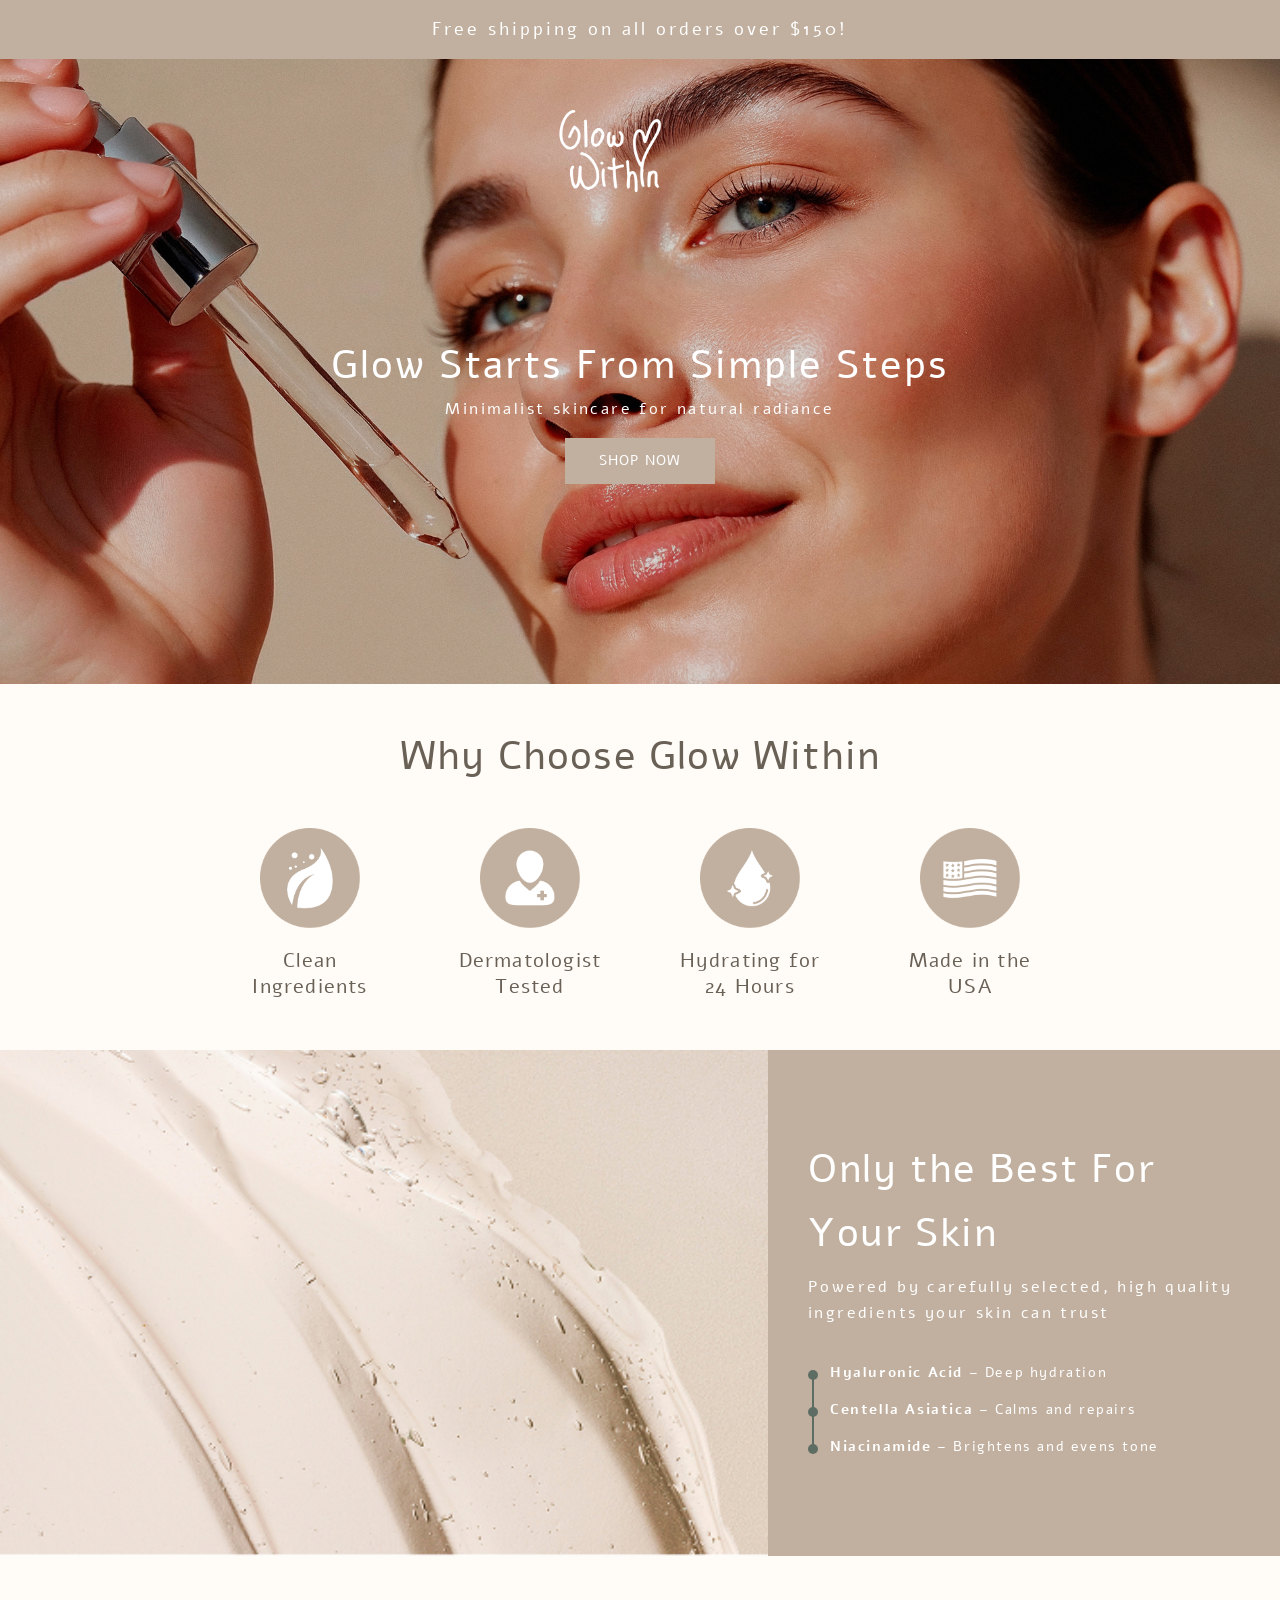
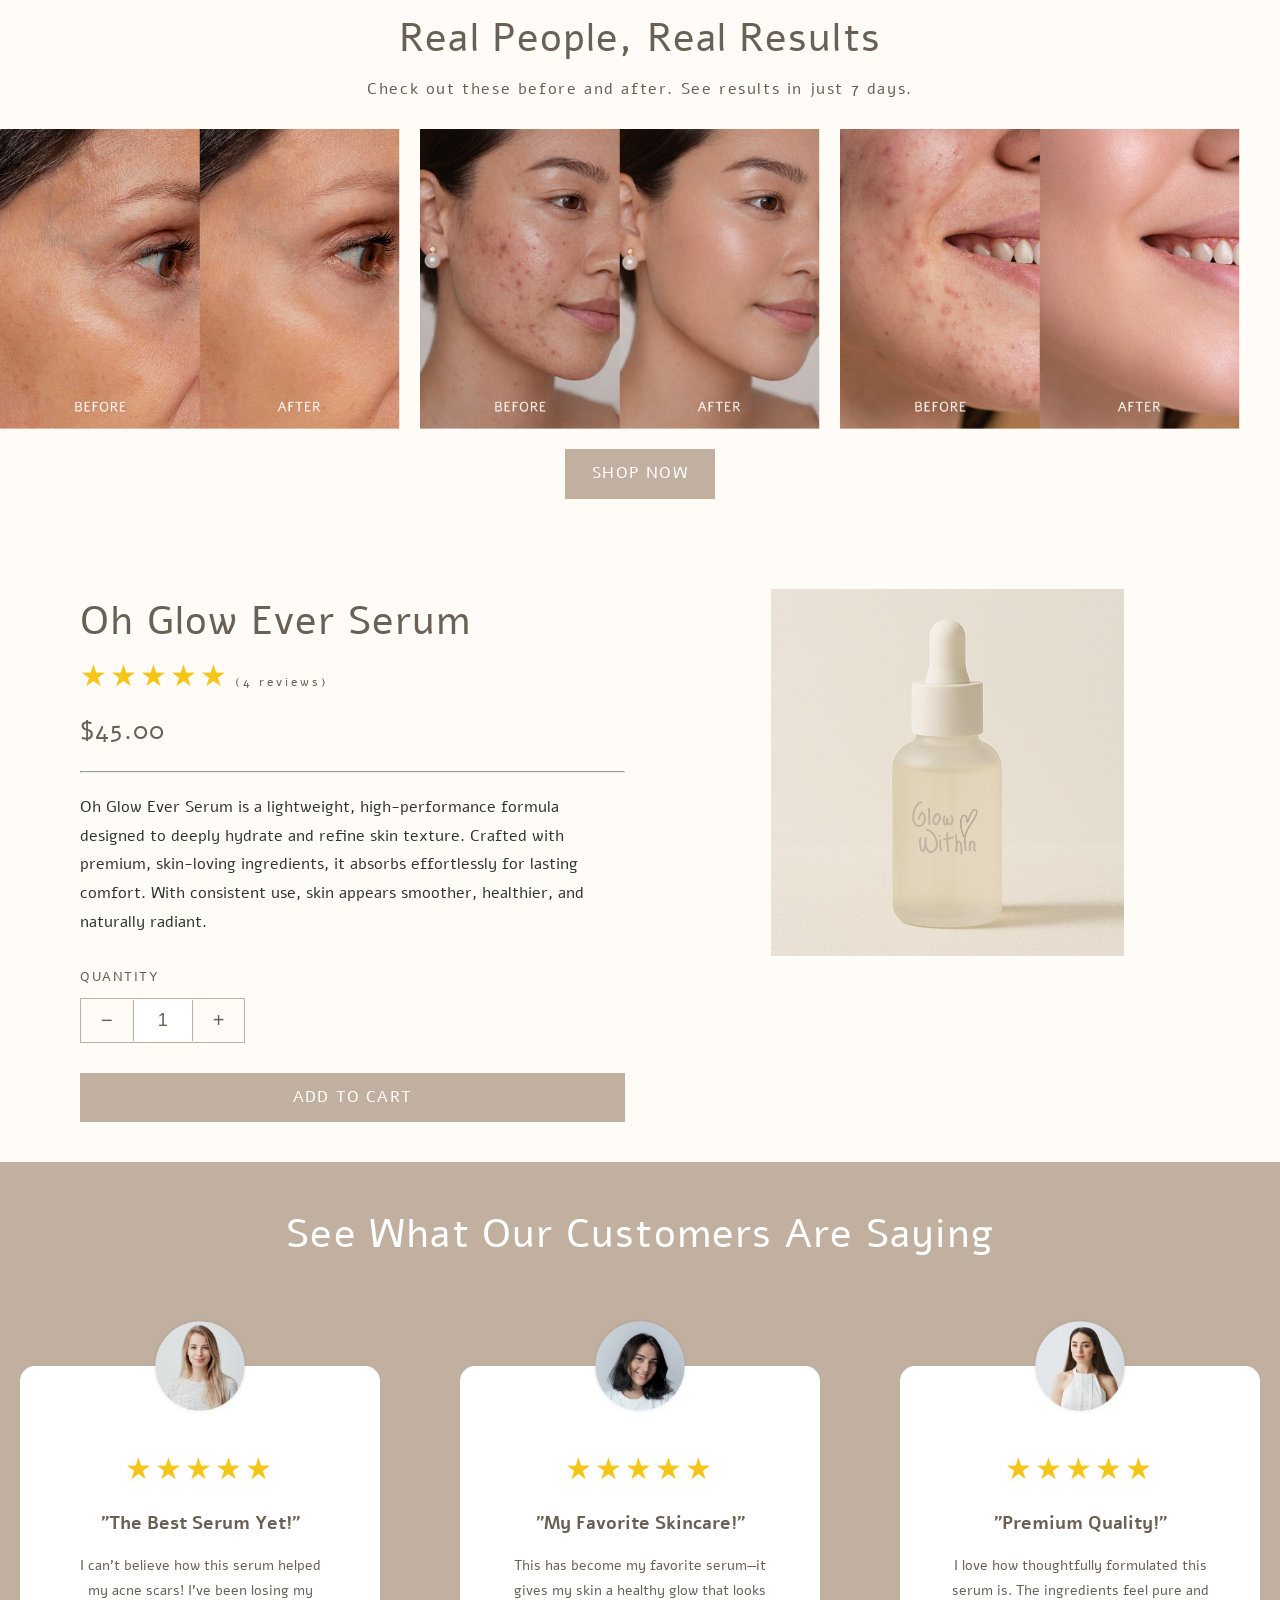
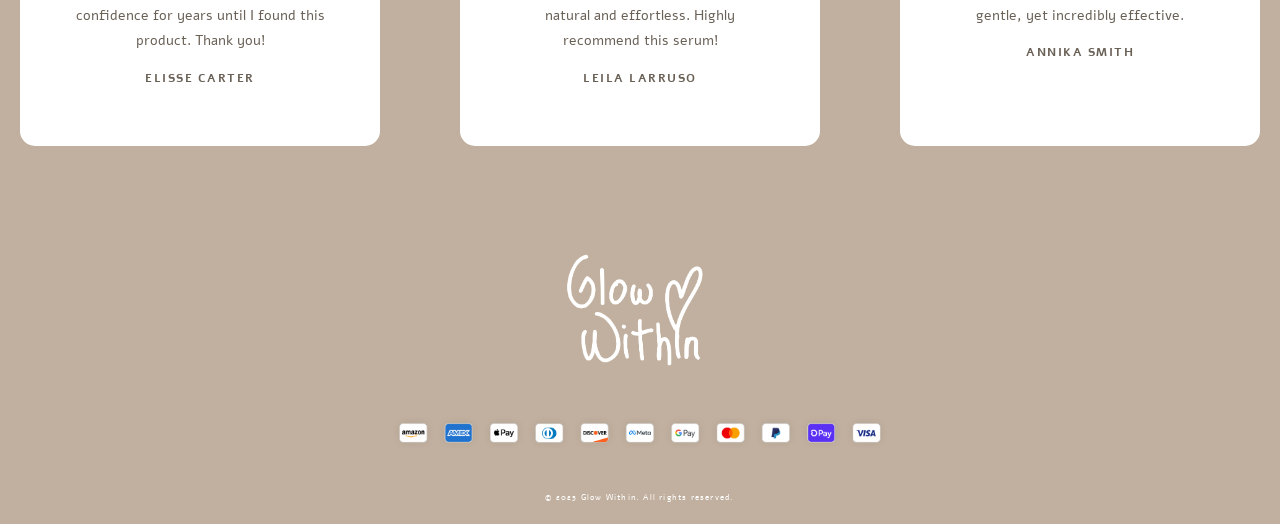
==== commit 5a5aaacb: "Add files via upload" ====
--- a/index.html
+++ b/index.html
@@ -50,7 +50,7 @@
         <p class="hero-text">Minimalist skincare for natural radiance</p>
 
     
-        <a href="#" class="hero-button">Shop Now</a>
+        <a href="./product.html" class="hero-button">Shop Now</a>
        
     </div>
 
@@ -133,7 +133,7 @@
             </div>
 
         <div class="btn-results">
-         <a href="#" class="results-button">Shop Now</a>
+         <a href="./product.html" class="results-button">Shop Now</a>
         </div>
     </section>
 
--- a/style.css
+++ b/style.css
@@ -354,7 +354,7 @@
     display: grid;
     grid-template-columns: 1fr;
     text-align: center;
-    padding: 4rem 8rem;
+    padding: 4rem 4rem;
     margin: 0 auto;
 }
 
@@ -362,11 +362,6 @@
     margin-bottom: 4rem;
 }
 
-
-.section-product img {
-    width: 100%;
-    
-}
 
 .product-name {
     font-size: 2.5rem;
@@ -734,4 +729,571 @@
 
 .footer-text{
     padding: 2rem 0rem;
+}
+
+/* Product Page */
+
+.top-logo{
+    width: 15rem;
+    display: block;
+    margin: 0rem auto;
+}
+
+.bottom-line{
+    border-bottom: #C1B09F .5px solid;
+    margin-bottom: 2rem;
+}
+
+/* product page 2 */
+
+.section-product.product-page {
+    display: grid;
+    grid-template-columns: 1fr;
+    text-align: center;
+    padding: 4rem 2rem;
+    margin: 0 auto;
+ 
+}
+
+.main-product-img.product-page{
+    width: 100%;
+    height: auto;
+    display: block;
+}
+
+
+/* Product Image Gallery */
+.product-thumbnails {
+    display: flex;
+    gap: 1rem;
+    margin-top: 1.5rem;
+    justify-content: space-between;
+    margin-bottom: 2rem;
+}
+
+/* .thumbnail-img {
+ 
+    width: 2rem;
+    height: auto;
+    display: block;
+} */
+
+.thumbnail-img:hover {
+    opacity: 1;
+    border-color: #C1B09F;
+}
+
+.thumbnail-img.active {
+    opacity: 1;
+    border-color: #C1B09F;
+}
+
+
+.product-box.product-page{
+    margin-bottom: 1rem;
+}
+
+
+.product-thumbnails img {
+    width: 4.5rem;
+    height: auto;
+    cursor: pointer;
+    border: 2px solid transparent;
+    transition: all 0.3s ease;
+    opacity: 0.6;
+}
+
+.product-name.product-page {
+    font-size: 2.5rem;
+    font-weight: 400;
+    color: #696056;
+    letter-spacing: 1.2px;
+
+}
+
+.product-rating.product-page {
+    display: flex;
+    flex-direction: column;
+    justify-content: center;
+    align-items: start;
+    row-gap: 0rem;
+    margin-bottom: 0rem;
+
+}
+
+.stars.product-page {
+    color: #F5C518;
+    font-size: 3rem;
+    letter-spacing: 0.3rem;
+    margin-top: -1rem;
+}
+
+.stars.product-page::after{
+    content: "(4 reviews)";
+    color: #696056;
+    font-size: 1.2rem;
+    margin-left: .5rem;
+}
+
+
+.product-price.product-page {
+    font-size: 2.5rem;
+    font-weight: 400;
+    color: #696056;
+    letter-spacing: 1.2px;
+    margin-top: -1rem;
+}
+
+/* feature */
+
+.feature-grid-box.product-page {
+    display: grid;
+    grid-template-columns: 1fr 1fr;
+    grid-template-rows: 1fr 1fr;
+    justify-items: self-start;
+    row-gap: 2rem;
+    margin-top: 2rem;
+    margin-bottom: 2rem;
+
+
+}
+
+.feature-box.product-page{
+    display: flex;
+    flex-direction: row;
+    text-align: start;
+    align-items: center;
+    /* margin-top: 4rem; */
+    /* width: 25rem ; */
+    gap: 1rem;
+    margin: 0;
+     
+}
+
+.feature-img.product-page{
+    width: 5rem;
+    height: auto;
+    margin: 0;   
+
+}
+
+.feature-box.product-page p{
+    font-size: 1.8rem;
+    line-height: 1.3;
+    align-items: center;
+    /* width: 10rem; */
+    /* white-space: nowrap; */
+     flex: 1; /* takes remaining space */
+    min-width: 12rem;
+    color: #696056;
+
+}
+
+/* product descriptions */
+
+.productdescription.product-page{
+    padding: 2rem 0 2rem 0;
+    border-top: #69605651 .2px solid;
+    border-bottom: #69605651 .2px solid;
+
+}
+
+.productdescription-box{
+    display: flex;
+    align-items: center;
+    justify-content: space-between;
+    
+}
+
+.productdescription-header{
+    font-size: 1.6rem;
+    font-weight: 600;
+    color: #696056;
+    text-align: start;
+    
+}
+
+.btn-productdescription{
+    background-color: transparent;
+    border: none;
+}
+
+.productdescription-list{
+    list-style: none;
+    margin-top: 1rem;
+    text-align: start;
+    
+}
+
+.hidden-box {
+    max-height: 0;
+    overflow: hidden;
+    transition: max-height 0.3s ease;
+}
+
+.hidden-box.active {
+    max-height: 1000px;
+
+}
+
+.pd-text{
+    margin-bottom: 1rem;
+    color: #696056;
+    font-size: 1.4rem;
+    font-weight: 500 ;
+}
+
+.pd-text span{
+    font-size: 1.6rem;
+    font-weight: 600;
+}
+
+/* Key Ingredients Styling */
+.key-ingredients-intro {
+    /* border: 2px solid #5DBDC4;
+    background-color: #E8F5F6; */
+     color: #696056;
+    margin: 1.5rem 0 2rem 0;
+    border-radius: 0.5rem;
+    text-align: start;
+}
+
+.key-ingredients-intro p {
+    color: #696056;
+    font-size: 1.4rem;
+    line-height: 1.6;
+    margin: 0;
+}
+
+.ingredient-item {
+    margin-bottom: 2rem;
+    text-align: start;
+}
+
+.ingredient-item h4 {
+    font-size: 1.6rem;
+    font-weight: 600;
+    color: #696056;
+    margin-bottom: 0.5rem;
+}
+
+.ingredient-item p {
+    font-size: 1.4rem;
+    color: #696056;
+    line-height: 1.6;
+    font-weight: 400;
+}
+
+.section-results.product-page{
+    background-color:#C1B09F;
+    padding: 4rem 0 0rem 0 ;
+    color: #fff;
+    margin-bottom: 0rem;
+}
+
+.results-text.product-page,.results-header.product-page{
+    color: #fff;
+}
+
+/* Customer Reviews Section */
+
+.divider{
+    display: flex;
+    flex-direction: column;
+    
+}
+.review-product-page {
+    padding: 4rem 2rem;
+    text-align: center;
+}
+
+.review-header {
+    font-size: 2.6rem;
+    font-weight: 200;
+    color: #696056;
+    letter-spacing: 1.2px;
+
+}
+
+.reviews-rating-summary {
+    margin-bottom: 2rem;
+    display: flex;
+    flex-direction: column;
+    margin-top: -1rem;
+}
+
+.summary-stars {
+    font-size: 4rem;
+    color: #F5C518;
+    letter-spacing: 0.5rem;
+}
+
+.summary-text {
+    font-size: 1.4rem;
+    color: #696056;
+    font-weight: 400;
+    margin-top: -1rem;
+}
+
+.btn-write-review {
+    width: 100%;
+    padding: 1.5rem 3rem;
+    background-color: #C1B09F;
+    color: #fff;
+    border: none;
+    font-size: 1.4rem;
+    font-weight: 600;
+    letter-spacing: 1.5px;
+    cursor: pointer;
+    margin-bottom: 2rem;
+    text-transform: uppercase;
+}
+
+.reviews-sort {
+    display: flex;
+    align-items: center;
+    gap: 1rem;
+    margin-bottom: 3rem;
+    text-align: left;
+}
+
+.reviews-sort label {
+    font-size: 1.4rem;
+    color: #696056;
+    font-weight: 500;
+}
+
+.sort-dropdown {
+    flex: 1;
+    padding: 1rem;
+    border: 1px solid #C1B09F;
+    font-size: 1.4rem;
+    color: #696056;
+    background-color: #fff;
+    cursor: pointer;
+}
+
+.reviews-list {
+    display: flex;
+    flex-direction: column;
+    gap: 2rem;
+}
+
+.review-card {
+    text-align: left;
+    padding: 2rem 0;
+    border-bottom: 1px solid #E0E0E0;
+    position: relative;
+}
+
+.btn-delete-review {
+    position: absolute;
+    right: 0;
+    top: 2rem;
+    background: none;
+    border: none;
+    font-size: 2.5rem;
+    color: #999;
+    cursor: pointer;
+    line-height: 1;
+    transition: color 0.2s;
+    display: none; /* Hidden by default - OPTION A */
+}
+
+.btn-delete-review:hover {
+    color: #d32f2f;
+}
+
+/* OPTION A & C: Show delete buttons in admin mode */
+body.admin-mode .btn-delete-review {
+    display: block
+
+}
+
+/* OPTION B: Show delete buttons only on your reviews */
+.review-card[data-can-delete="true"] .btn-delete-review {
+    display: block;
+}
+
+/* Admin Toggle Controls - OPTION C */
+.admin-controls {
+    margin-bottom: 2rem;
+    padding: 1.5rem;
+    background-color: #f5f5f5;
+    border-radius: 0.5rem;
+    border: 2px dashed #C1B09F;
+    visibility: hidden;
+    top: 0;
+    left: 0;
+    position: absolute;
+    
+}
+
+.admin-toggle {
+    display: flex;
+    align-items: center;
+    gap: 1rem;
+    cursor: pointer;
+    font-size: 1.4rem;
+    color: #696056;
+    font-weight: 500;
+}
+
+.admin-toggle input[type="checkbox"] {
+    width: 2rem;
+    height: 2rem;
+    cursor: pointer;
+}
+
+.review-customer-name {
+    font-size: 1.6rem;
+    font-weight: 600;
+    color: #696056;
+    margin-bottom: 0.3rem;
+}
+
+.review-verified {
+    font-size: 1.2rem;
+    color: #999;
+    margin-bottom: 1.5rem;
+}
+
+.review-text {
+    font-size: 1.4rem;
+    color: #696056;
+    line-height: 1.6;
+    margin-bottom: 1.5rem;
+}
+
+.review-rating {
+    display: flex;
+    align-items: center;
+    gap: 1rem;
+}
+
+.review-stars {
+    font-size: 2rem;
+    color: #F5C518;
+    letter-spacing: 0.3rem;
+}
+
+.review-score {
+    font-size: 1.4rem;
+    color: #696056;
+}
+/* Review Modal */
+.review-modal {
+    display: none;
+    position: fixed;
+    z-index: 1000;
+    left: 0;
+    top: 0;
+    width: 100%;
+    height: 100%;
+    background-color: rgba(0, 0, 0, 0.5);
+    overflow-y: auto;
+}
+
+.review-modal.active {
+    display: flex;
+    align-items: center;
+    justify-content: center;
+}
+
+.review-modal-content {
+    background-color: #fff;
+    margin: 2rem;
+    padding: 3rem 2rem;
+    border-radius: 1rem;
+    max-width: 50rem;
+    width: 100%;
+    position: relative;
+}
+
+.review-modal-close {
+    position: absolute;
+    right: 2rem;
+    top: 2rem;
+    font-size: 3rem;
+    background: none;
+    border: none;
+    color: #696056;
+    cursor: pointer;
+    line-height: 1;
+}
+
+.review-modal h3 {
+    font-size: 2.4rem;
+    color: #696056;
+    margin-bottom: 2rem;
+    font-weight: 400;
+}
+
+.review-form {
+    display: flex;
+    flex-direction: column;
+    gap: 2rem;
+}
+
+.form-group {
+    display: flex;
+    flex-direction: column;
+    gap: 0.8rem;
+}
+
+.form-group label {
+    font-size: 1.4rem;
+    color: #696056;
+    font-weight: 500;
+}
+
+.form-input,
+.form-textarea {
+    padding: 1.2rem;
+    border: 1px solid #C1B09F;
+    font-size: 1.4rem;
+    color: #696056;
+    font-family: 'Alef', sans-serif;
+    border-radius: 0.5rem;
+}
+
+.form-input:focus,
+.form-textarea:focus {
+    outline: none;
+    border-color: #696056;
+}
+
+.star-rating {
+    display: flex;
+    gap: 0.5rem;
+    font-size: 3rem;
+}
+
+.star {
+    cursor: pointer;
+    color: #ddd;
+    transition: color 0.2s;
+}
+
+.star:hover,
+.star.active {
+    color: #F5C518;
+}
+
+.btn-submit-review {
+    padding: 1.5rem 3rem;
+    background-color: #C1B09F;
+    color: #fff;
+    border: none;
+    font-size: 1.4rem;
+    font-weight: 600;
+    letter-spacing: 1.5px;
+    cursor: pointer;
+    text-transform: uppercase;
+    border-radius: 0.5rem;
+    margin-top: 1rem;
+}
+
+.btn-submit-review:hover {
+    background-color: #a89889;
 }
--- a/query.css
+++ b/query.css
@@ -2,8 +2,8 @@
 
 
 .container{
-    max-width: 100%;
-    margin: 0 auto;
+    max-width: 100rem;
+
     /* background-color: aliceblue; */
 }
 
@@ -149,6 +149,7 @@
     padding: 4rem 8rem;
     width: 130rem;
     gap: 5rem;
+    margin: 0 auto;
 }
 
 .product-box{
@@ -240,8 +241,8 @@
 @media (min-width: 1200px) {
 
 .container{
-    max-width: 100%;
-    margin: 0 auto;
+    max-width: 130rem;
+
 
 }
 
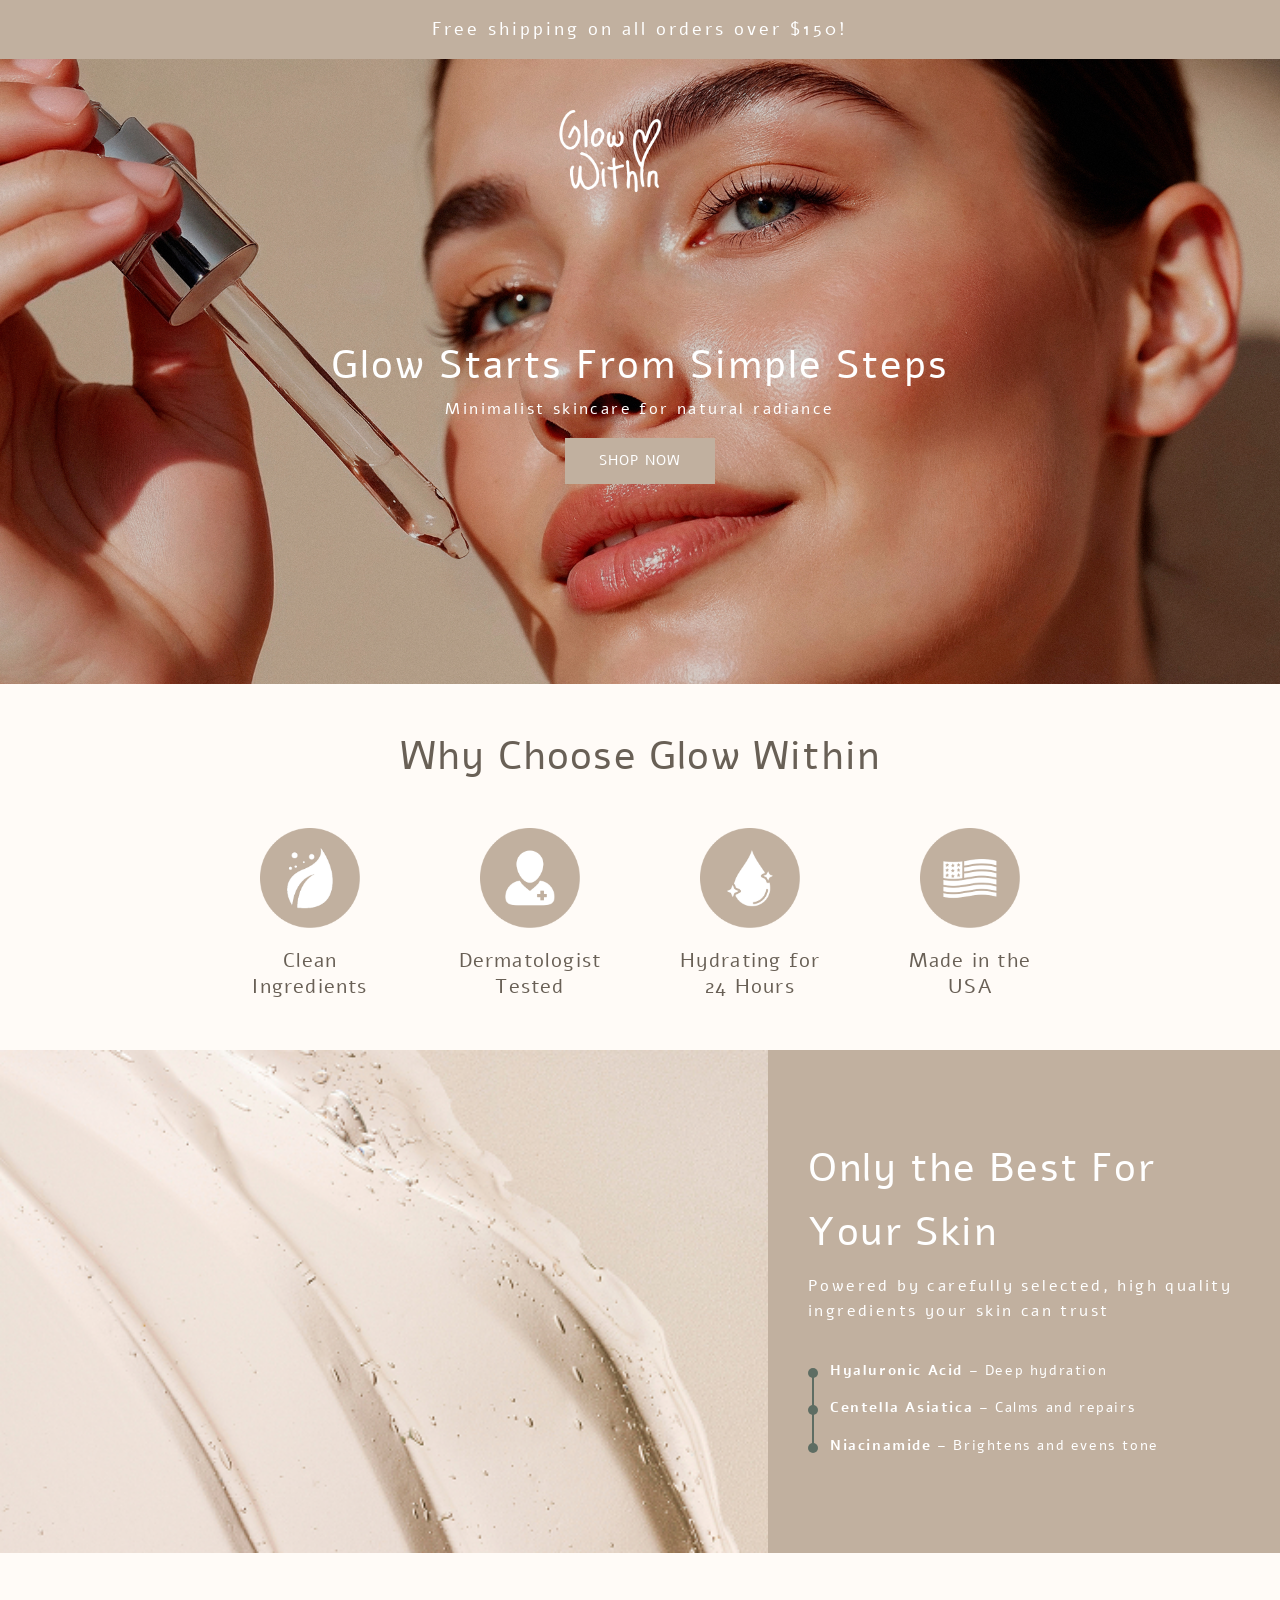
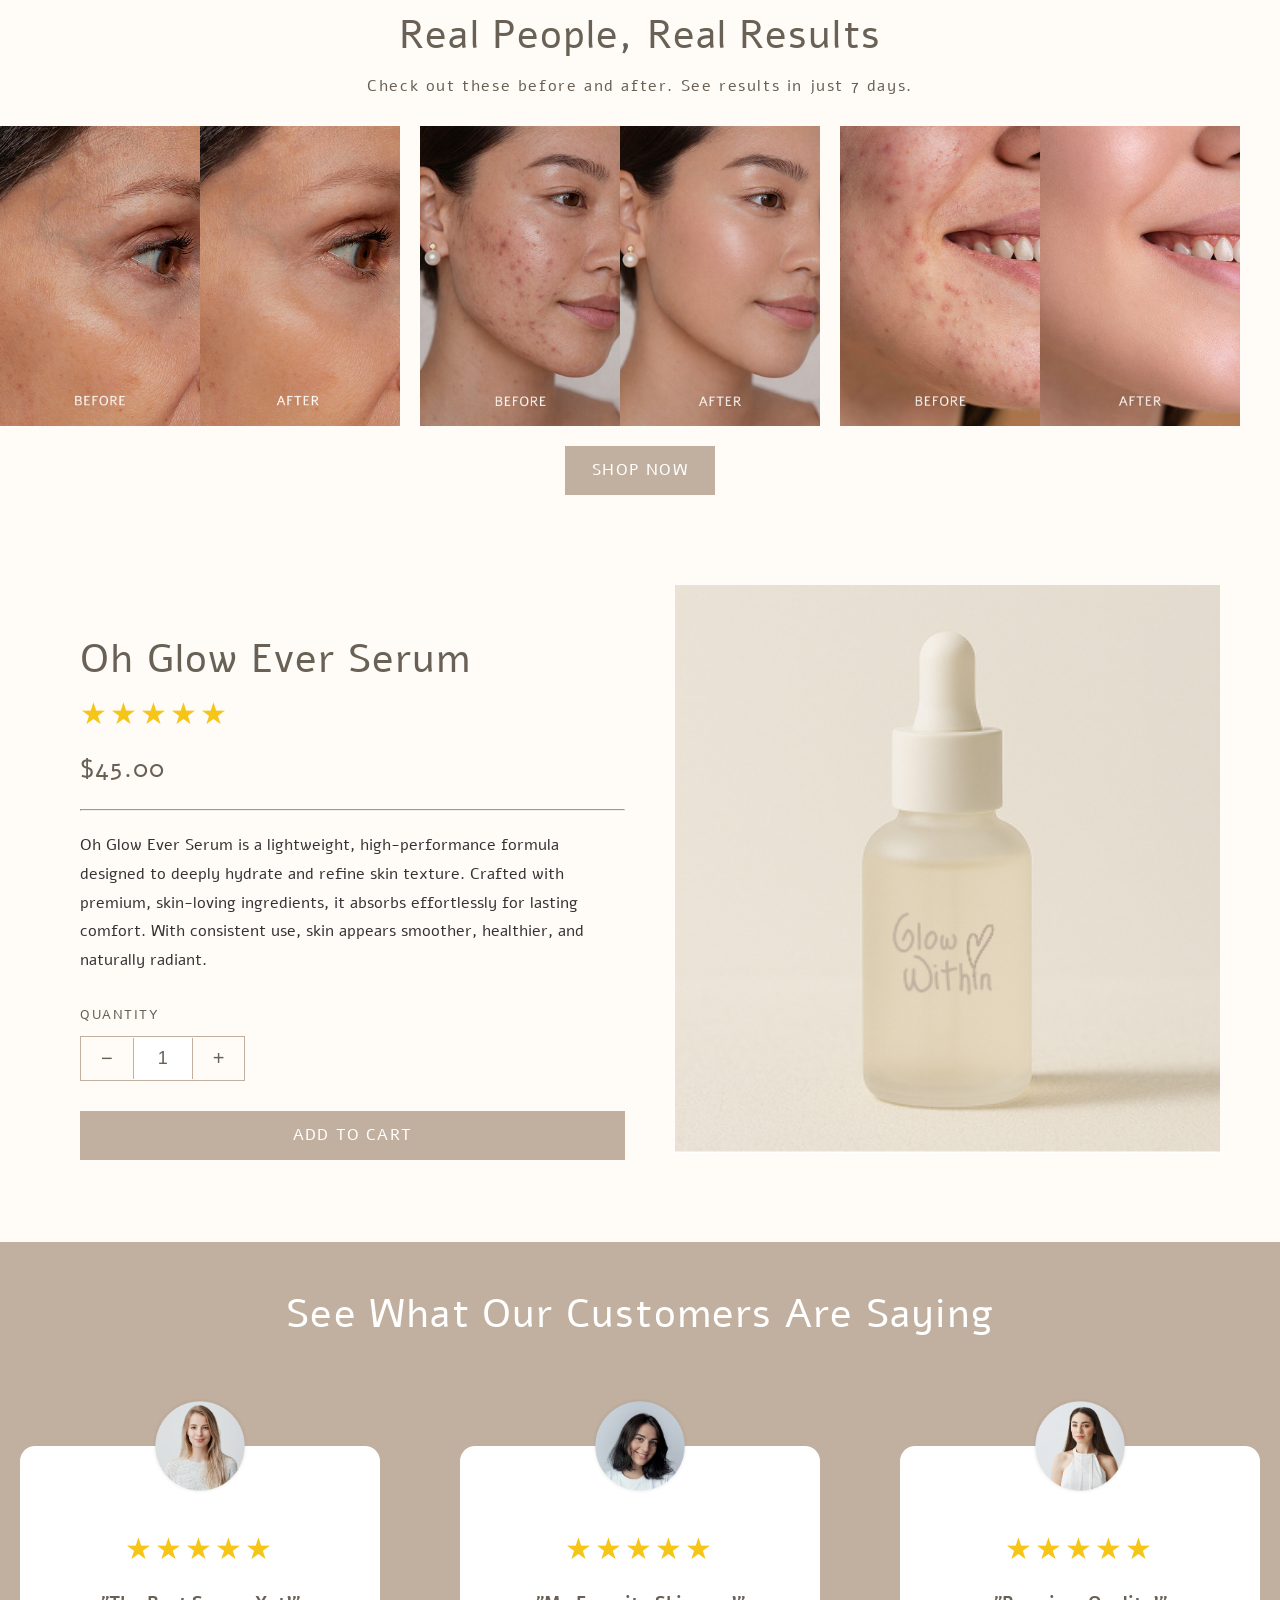
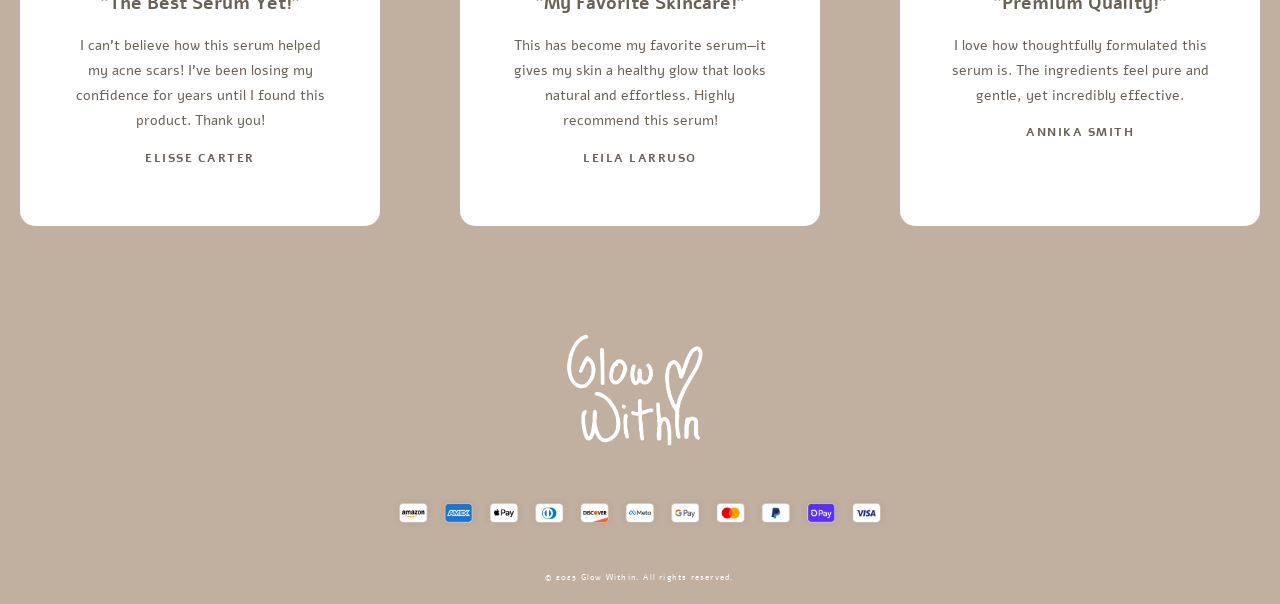
==== commit aaa6d59b: "Add files via upload" ====
--- a/index.html
+++ b/index.html
@@ -88,7 +88,7 @@
     <section class="ingredients-section">
 
         <div class="ing-img-box">
-        <img class="ingredients-img" src="./Mobile Assets-20251219T113906Z-3-001/Mobile Assets/only-the-best-ingredients-image.jpg" alt="">
+        <img class="ingredients-img" src="./new assets-20251226T112137Z-3-001/new assets/mobile new/only-the-best-ingredients-image-mobile.jpg" alt="">
 
         </div>
 
@@ -119,12 +119,11 @@
 
         <div class="results-carousel">
 
-            <img class="carousel-img" src="./Desktop Assets-20251219T113908Z-3-001/Desktop Assets/real-people-image1.jpg" alt=""/>
-
-            <img class="carousel-img" src="./Desktop Assets-20251219T113908Z-3-001/Desktop Assets/real-people-image2.jpg" alt=""/>
-
-            <img class="carousel-img" src="./Desktop Assets-20251219T113908Z-3-001/Desktop Assets/real-people-image3.jpg" alt=""/>
-
+            <img class="carousel-img" src="./new assets-20251226T112137Z-3-001/new assets/desktop new/real-people-image1.jpg" alt=""/>
+
+            <img class="carousel-img" src="./new assets-20251226T112137Z-3-001/new assets/desktop new/real-people-image2.jpg" alt=""/>
+
+            <img class="carousel-img" src="./new assets-20251226T112137Z-3-001/new assets/desktop new/real-people-image3.jpg" alt=""/>
 
         </div>
 
--- a/style.css
+++ b/style.css
@@ -362,6 +362,9 @@
     margin-bottom: 4rem;
 }
 
+.product-img{
+    width: 100%;
+}
 
 .product-name {
     font-size: 2.5rem;
@@ -388,12 +391,12 @@
     margin-bottom: 1rem;
 }
 
-.stars::after{
+/* .stars::after{
     content: "(4 reviews)";
     color: #696056;
     font-size: 1.2rem;
     margin-left: .5rem;
-}
+} */
 
 
 .product-price {
@@ -757,18 +760,15 @@
 
 .main-product-img.product-page{
     width: 100%;
-    height: auto;
-    display: block;
-}
-
+}
 
 /* Product Image Gallery */
 .product-thumbnails {
     display: flex;
     gap: 1rem;
-    margin-top: 1.5rem;
-    justify-content: space-between;
+    margin-top: 1.5rem;;
     margin-bottom: 2rem;
+    justify-content: space-around;
 }
 
 /* .thumbnail-img {
@@ -795,7 +795,7 @@
 
 
 .product-thumbnails img {
-    width: 4.5rem;
+    width: 4rem;
     height: auto;
     cursor: pointer;
     border: 2px solid transparent;
@@ -825,14 +825,18 @@
     color: #F5C518;
     font-size: 3rem;
     letter-spacing: 0.3rem;
+}
+
+.rating-row {
+    display: flex;
+    align-items: center;
+    gap: 0.8rem;
     margin-top: -1rem;
 }
 
-.stars.product-page::after{
-    content: "(4 reviews)";
+.product-review-count {
     color: #696056;
     font-size: 1.2rem;
-    margin-left: .5rem;
 }
 
 
@@ -925,6 +929,10 @@
     
 }
 
+.ionicon{
+    color: #696056;
+}
+
 .hidden-box {
     max-height: 0;
     overflow: hidden;
@@ -1104,18 +1112,12 @@
     color: #d32f2f;
 }
 
-/* OPTION A & C: Show delete buttons in admin mode */
+/* OPTION C: Admin mode - only admins can delete reviews */
 body.admin-mode .btn-delete-review {
-    display: block
-
-}
-
-/* OPTION B: Show delete buttons only on your reviews */
-.review-card[data-can-delete="true"] .btn-delete-review {
     display: block;
 }
 
-/* Admin Toggle Controls - OPTION C */
+/* Admin Toggle Controls */
 .admin-controls {
     margin-bottom: 2rem;
     padding: 1.5rem;
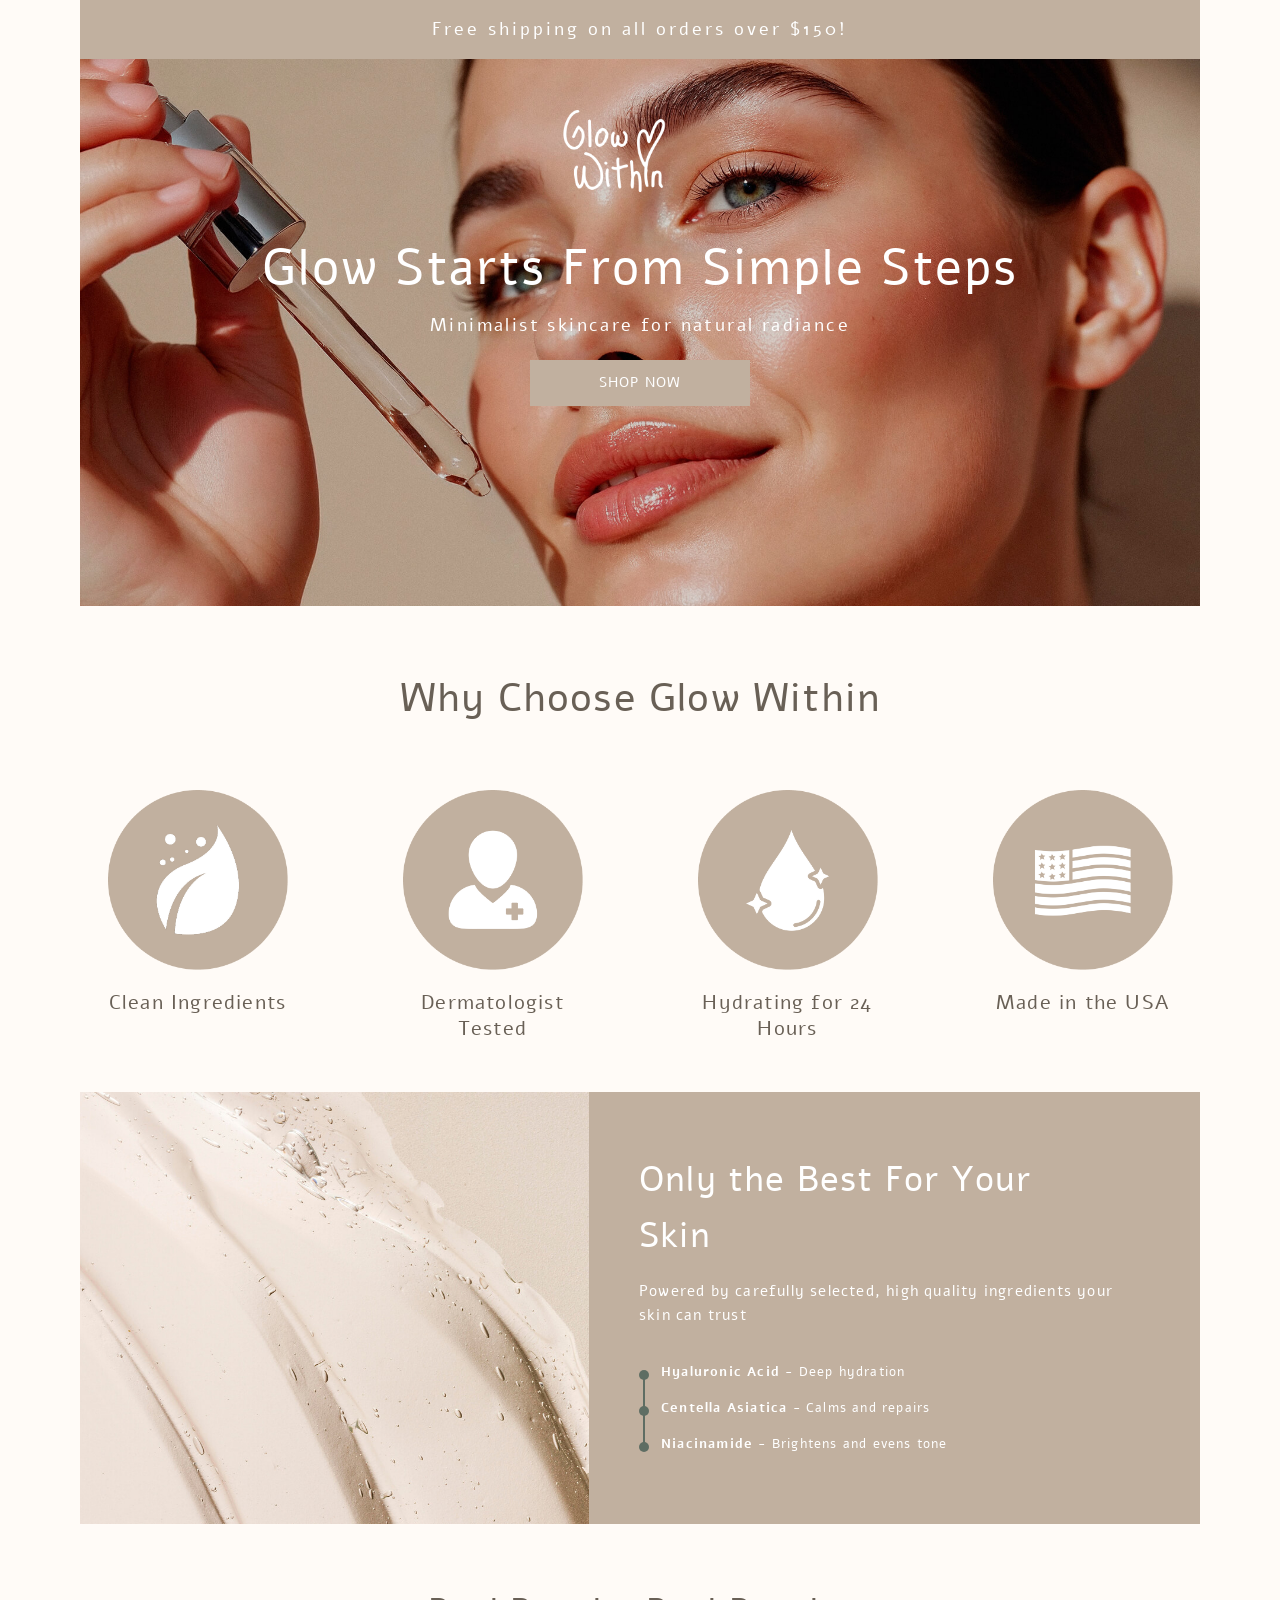
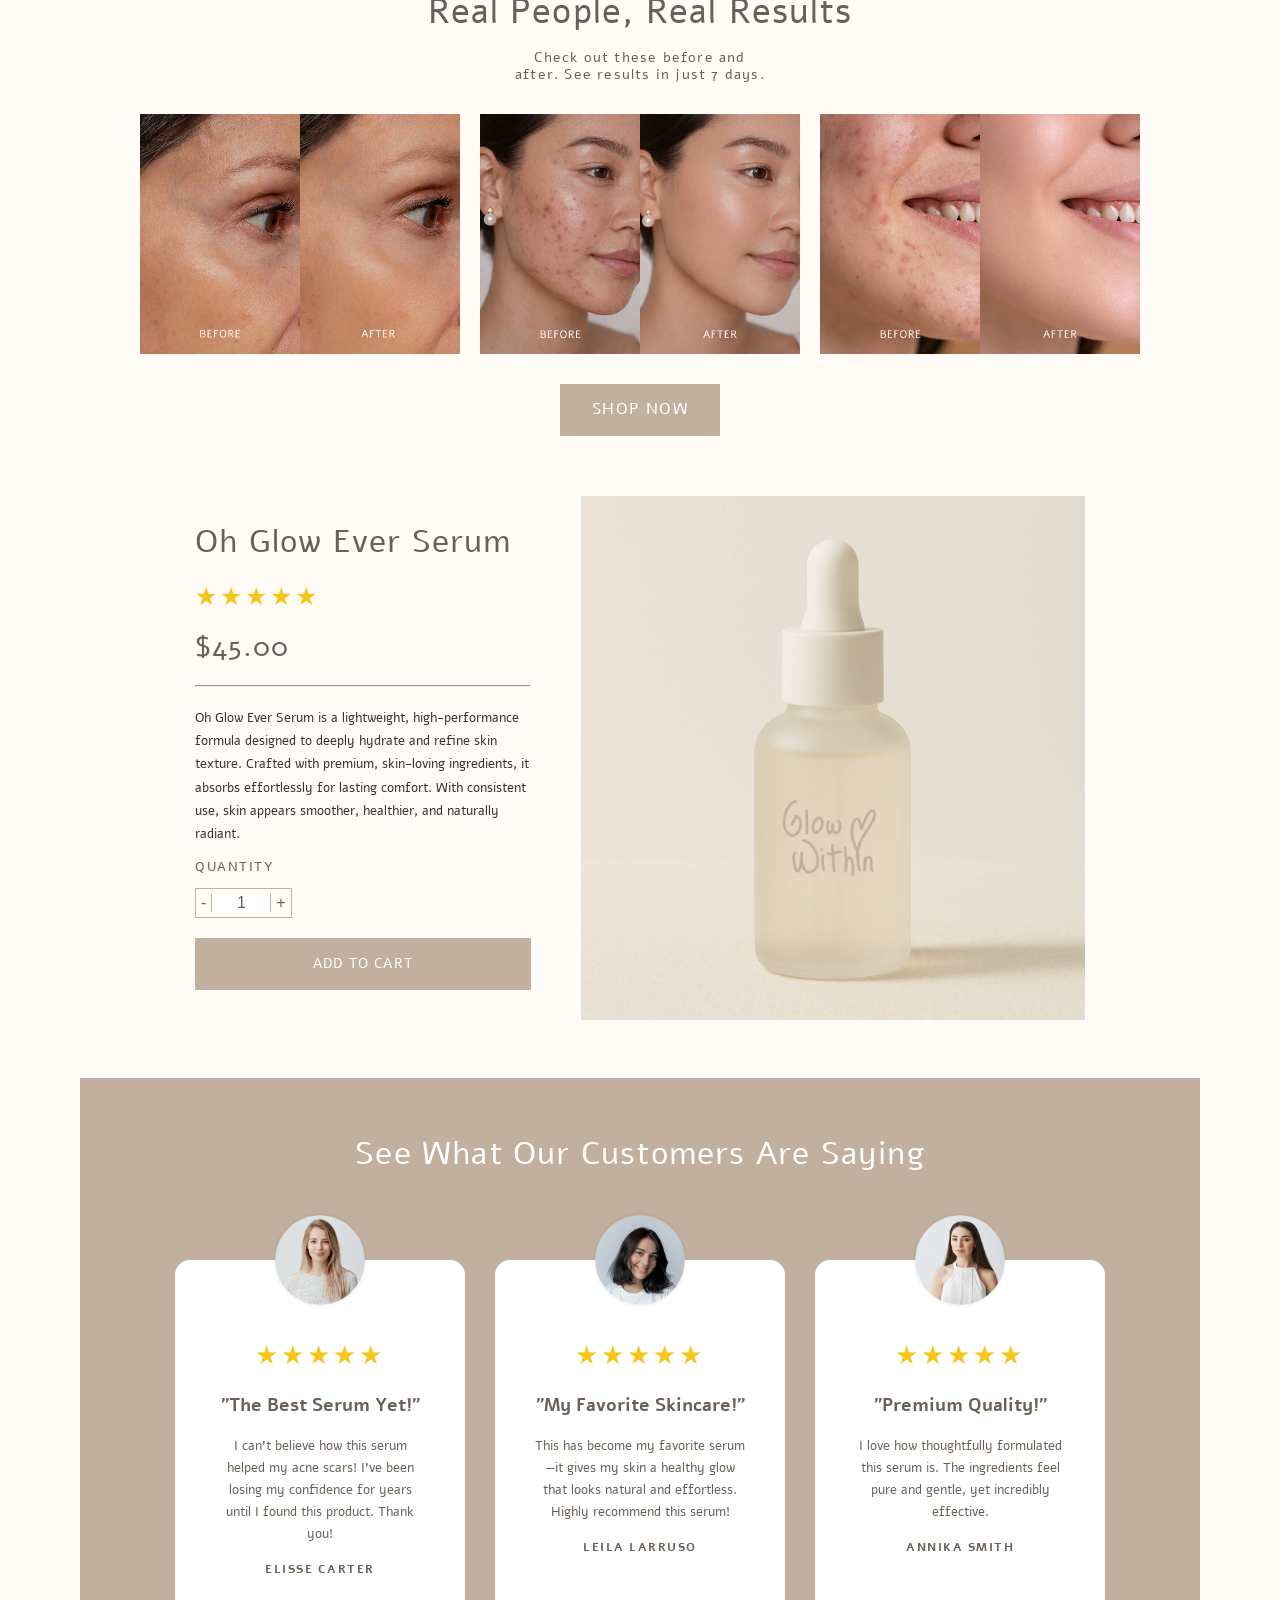
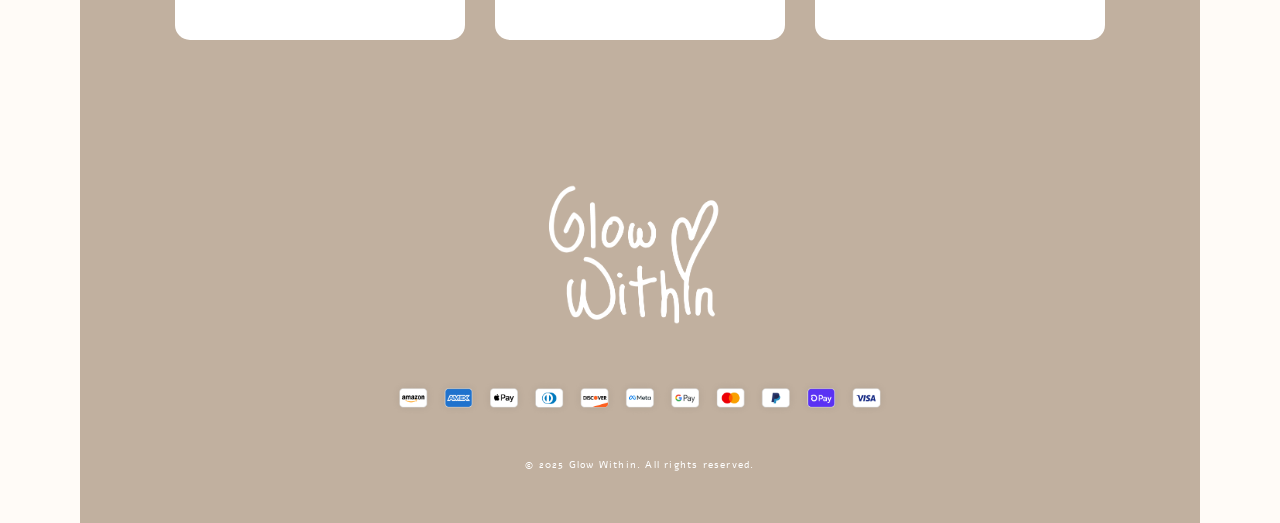
==== commit 81b41895: "Add files via upload" ====
--- a/index.html
+++ b/index.html
@@ -32,15 +32,15 @@
     <section class="section-hero">
 
     <div class="hero2-img">
-    <img class="hero-img" src="./Mobile Assets-20251219T113906Z-3-001/Mobile Assets/hero-image.jpg" alt=""/>
-
-     <img class="hero-img-desktop" src="./Desktop Assets-20251219T113908Z-3-001/Desktop Assets/hero-banner.jpg" alt=""/>
+    <img class="hero-img" src="./home/hero-image-mobile.jpg" alt="Woman's Face with Serum Mobile Version"/>
+
+     <img class="hero-img-desktop" src="./home/hero-banner.jpg" alt="Woman's Face with Serum Desktop Version"/>
 
     </div>
 
 
 
-    <img class="hero-content-img" src="./Mobile Assets-20251219T113906Z-3-001/Mobile Assets/top-logo.png" alt="">
+    <img class="hero-content-img" src="./Mobile Assets-20251219T113906Z-3-001/Mobile Assets/top-logo.png" alt="Glow Within Logo"/>
     
 
 
@@ -62,22 +62,22 @@
 
         <div class="feature-grid-box">
         <div class="feature-box">
-            <img class="feature-img" src="./Mobile Assets-20251219T113906Z-3-001/Mobile Assets/why-choose-icon-clean-ingredients.png" alt=""/>
+            <img class="feature-img" src="./Mobile Assets-20251219T113906Z-3-001/Mobile Assets/why-choose-icon-clean-ingredients.png" alt="Leaf Icon"/>
             <p class="feature-text">Clean Ingredients</p>
         </div>
 
                 <div class="feature-box">
-            <img class="feature-img" src="./Mobile Assets-20251219T113906Z-3-001/Mobile Assets/why-choose-icon-dermatologist-tested.png" alt=""/>
+            <img class="feature-img" src="./Mobile Assets-20251219T113906Z-3-001/Mobile Assets/why-choose-icon-dermatologist-tested.png" alt="Person Icon"/>
             <p class="feature-text">Dermatologist Tested</p>
         </div>
 
                 <div class="feature-box">
-            <img class="feature-img" src="./Mobile Assets-20251219T113906Z-3-001/Mobile Assets/why-choose-icon-hydrating-24hrs.png" alt=""/>
+            <img class="feature-img" src="./Mobile Assets-20251219T113906Z-3-001/Mobile Assets/why-choose-icon-hydrating-24hrs.png" alt="Water Icon"/>
             <p class="feature-text">Hydrating for 24 Hours</p>
         </div>
 
                 <div class="feature-box">
-            <img class="feature-img" src="./Mobile Assets-20251219T113906Z-3-001/Mobile Assets/why-choose-icon-made-in-the-USA.png" alt=""/>
+            <img class="feature-img" src="./Mobile Assets-20251219T113906Z-3-001/Mobile Assets/why-choose-icon-made-in-the-USA.png" alt="Flag Icon"/>
             <p class="feature-text">Made in the USA</p>
         </div>
         </div>
@@ -88,7 +88,7 @@
     <section class="ingredients-section">
 
         <div class="ing-img-box">
-        <img class="ingredients-img" src="./new assets-20251226T112137Z-3-001/new assets/mobile new/only-the-best-ingredients-image-mobile.jpg" alt="">
+        <img class="ingredients-img" src="./home/only-the-best-ingredients-image.jpg" alt="Dash of Make up">
 
         </div>
 
@@ -99,9 +99,9 @@
             <p>Powered by carefully selected, high quality ingredients your skin can trust</p>
 
             <ul class="ingredients-list">
-                <li><strong>Hyaluronic Acid</strong> – Deep hydration</li>
-                <li><strong>Centella Asiatica</strong> – Calms and repairs</li>
-                <li><strong>Niacinamide</strong> – Brightens and evens tone</li>
+                <li><strong>Hyaluronic Acid</strong> - Deep hydration</li>
+                <li><strong>Centella Asiatica</strong> - Calms and repairs</li>
+                <li><strong>Niacinamide</strong> - Brightens and evens tone</li>
             </ul>
 
         </div>
@@ -119,16 +119,15 @@
 
         <div class="results-carousel">
 
-            <img class="carousel-img" src="./new assets-20251226T112137Z-3-001/new assets/desktop new/real-people-image1.jpg" alt=""/>
-
-            <img class="carousel-img" src="./new assets-20251226T112137Z-3-001/new assets/desktop new/real-people-image2.jpg" alt=""/>
-
-            <img class="carousel-img" src="./new assets-20251226T112137Z-3-001/new assets/desktop new/real-people-image3.jpg" alt=""/>
-
+            <img class="carousel-img" src="./home/real-people-image1.jpg" alt="Before and After Result of using the product with improved skin texture"/>
+
+            <img class="carousel-img" src="./home/real-people-image2.jpg" alt="Before and After Result of using the product with improved skin texture"/>
+
+            <img class="carousel-img" src="./home/real-people-image3.jpg" alt="Before and After Result of using the product with clearer skin"/>
         </div>
 
          <div class="carousel-arrows results">
-                <button class="carousel-arrow prev" style="display: none;">‹</button>
+                <button class="carousel-arrow prev hidden" type="button" aria-label="Previous image">‹</button>
             </div>
 
         <div class="btn-results">
@@ -140,7 +139,7 @@
     <section class="section-product">
 
         <div class="product-box">
-        <img class="product-img" src="./Mobile Assets-20251219T113906Z-3-001/Mobile Assets/product-section-image.jpg" alt="">
+        <img class="product-img" src="./home/product-image-main.jpg" alt="Product Image Serum Bottle"/>
         </div>
 
       
@@ -156,10 +155,10 @@
         <p class="product-description">Oh Glow Ever Serum is a lightweight, high-performance formula designed to deeply hydrate and refine skin texture. Crafted with premium, skin-loving ingredients, it absorbs effortlessly for lasting comfort. With consistent use, skin appears smoother, healthier, and naturally radiant.</p>
       
         <div class="quantity-selector">
-            <label class="quantity-label">QUANTITY</label>
+            <label class="quantity-label" for="quantity-input">QUANTITY</label>
             <div class="quantity-controls">
-                <button class="quantity-btn minus">−</button>
-                <input type="number" class="quantity-input" value="1" min="1">
+                <button class="quantity-btn minus">-</button>
+                <input type="number" id="quantity-input" class="quantity-input" value="1" min="1">
                 <button class="quantity-btn plus">+</button>
             </div>
 
@@ -179,7 +178,7 @@
 
         <div class="testimonial-carousel">
             <div class="testimonial-card">
-                <img class="testi-img" src="./Desktop Assets-20251219T113908Z-3-001/Desktop Assets/reviews-image1.png" alt="">
+                <img class="testi-img" src="./home/reviews-image1.png" alt="Woman's Face Testimonial">
                 <span class="stars-testimonial">★★★★★</span>
                 <p class="testi-title">"The Best Serum Yet!"</p>
                 <p class="testi-text">I can't believe how this serum helped my acne scars! I've been losing my confidence for years until I found this product. Thank you!</p>
@@ -187,7 +186,7 @@
             </div>
 
             <div class="testimonial-card">
-                <img class="testi-img" src="./Desktop Assets-20251219T113908Z-3-001/Desktop Assets/reviews-image2.png" alt="">
+                <img class="testi-img" src="./home/reviews-image2.png" alt="Woman's Face Testimonial">
                 <span class="stars-testimonial">★★★★★</span>
                 <p class="testi-title">"My Favorite Skincare!"</p>
                 <p class="testi-text">This has become my favorite serum—it gives my skin a healthy glow that looks natural and effortless. Highly recommend this serum!</p>
@@ -195,7 +194,7 @@
             </div>
 
             <div class="testimonial-card">
-                <img class="testi-img" src="./Desktop Assets-20251219T113908Z-3-001/Desktop Assets/reviews-image3.png" alt="">
+                <img class="testi-img" src="./home/reviews-image3.png" alt="Woman's Face Testimonial">
                 <span class="stars-testimonial">★★★★★</span>
                 <p class="testi-title">"Premium Quality!"</p>
                 <p class="testi-text">I love how thoughtfully formulated this serum is. The ingredients feel pure and gentle, yet incredibly effective.</p>
@@ -236,10 +235,10 @@
     </section> -->
 
     <footer class="section-footer">
-       <a class="footer-logo-link" href="#"><img class="footer-logo" src="./Mobile Assets-20251219T113906Z-3-001/Mobile Assets/footer-logo.png" alt=""></a>
-        <img class="footer-payment" src="./Mobile Assets-20251219T113906Z-3-001/Mobile Assets/footer-payment.png" alt=""/>
-
-        <img class="footer-payment-desktop" src="./Desktop Assets-20251219T113908Z-3-001/Desktop Assets/footer-payment.png" alt=""/>
+       <a class="footer-logo-link" href="#"><img class="footer-logo" src="./Mobile Assets-20251219T113906Z-3-001/Mobile Assets/footer-logo.png" alt="Glow within logo"></a>
+        <img class="footer-payment" src="./Mobile Assets-20251219T113906Z-3-001/Mobile Assets/footer-payment.png" alt="mode of payment"/>
+
+        <img class="footer-payment-desktop" src="./Desktop Assets-20251219T113908Z-3-001/Desktop Assets/footer-payment.png" alt="mode of payment"/>
 
         <p class="footer-text">© 2025 Glow Within. All rights reserved.</p>
 
--- a/style.css
+++ b/style.css
@@ -931,18 +931,23 @@
 
 .ionicon{
     color: #696056;
+
 }
 
 .hidden-box {
     max-height: 0;
     overflow: hidden;
     transition: max-height 0.3s ease;
+
 }
 
 .hidden-box.active {
     max-height: 1000px;
 
 }
+
+.btn-productdescription{
+    cursor: pointer;}
 
 .pd-text{
     margin-bottom: 1rem;
@@ -1008,7 +1013,13 @@
 .divider{
     display: flex;
     flex-direction: column;
-    
+   
+}
+
+.review-header,.reviews-rating-summary{
+text-align: center;
+padding-top: 2rem;
+
 }
 .review-product-page {
     padding: 4rem 2rem;
--- a/query.css
+++ b/query.css
@@ -1,16 +1,16 @@
+/* ================================ */
+/* TABLET LAYOUT - 1000px */
+/* ================================ */
+
 @media (min-width: 1000px){
 
-
 .container{
-    max-width: 100rem;
-
-    /* background-color: aliceblue; */
-}
-
+    max-width: 100%;
+    padding: 0 4rem;
+}
 
 .hero-content{
     bottom: 15rem;
-
 }
 
 .section-announcement p{
@@ -19,7 +19,6 @@
     letter-spacing: .3rem; 
     text-align: center;
 }
-
 
 /* hero section */
 
@@ -28,9 +27,7 @@
  left: 48%;
  transform: translateX(-50%);
  width: 15rem;
-
-}
-
+}
 
 .hero-img{
 display: none;
@@ -46,7 +43,6 @@
     letter-spacing: 2px;
     margin-bottom: 1rem;
     font-weight: 200;
-    
 }
 
 .section-hero p{
@@ -54,163 +50,271 @@
     letter-spacing: 2.4px;
     margin-bottom: 1.5rem;
     font-weight: 200;
-    
-}
-
+}
 
 .section-hero a{
-    width: 15rem;
+    width: 20rem;
+    max-width: 30rem;
 }
 
 /* Feature */
 .section-feature h2{
-    font-size: 4rem;
-
+    font-size: 3.5rem;
 }
 
 .feature-grid-box{
+    display: grid;
+    grid-template-columns: repeat(4, 1fr);
+    justify-items: center;
+    gap: 4rem;
+    max-width: 100rem;
+    margin: 0 auto;
+}
+
+.feature-box{
+    width: 15rem;
+}
+
+.feature-text{
+    width: 100%;
+    text-align: center;
+}
+
+/* Ingredients Section */
+
+.ingredients-section{
+    grid-template-columns: 1fr 1.2fr;
+    align-items: stretch;
+    max-width: 100%;
+    margin: 0 auto 5rem auto;
+}
+
+.ing-img-box{
+    display: flex;
+    align-items: stretch;
+}
+
+.ingredients-img{
+    width: 100%;
+    height: 100%;
+    object-fit: cover;
+}
+
+.ingredients-content{
+    padding: 5rem 4rem;
+}
+
+.ingredients-content h3{
+    font-size: 3rem;
+    letter-spacing: 1.2px;
+    margin-bottom: 1.5rem;
+}
+
+.ingredients-content p{
+    font-size: 1.4rem;
+    letter-spacing: 1.2px;
+    margin-bottom: 2rem;
+    font-weight: 200;
+    line-height: 1.5;
+}
+
+.ingredients-list li {
+    letter-spacing: 1.2px;
+    font-size: 1.3rem;
+}
+
+/* Results Section  */
+
+.section-results{
+    max-width: 90rem;
+    margin: 0 auto 5rem auto;
+}
+
+.results-text{
+    text-align: center;
+    margin-bottom: 3rem;
+}
+
+.results-text h3{
+    font-size: 3rem;
+    margin-bottom: 1rem;
+}
+
+.results-text p{
+    font-size: 1.3rem;
+    letter-spacing: 1.2px;
+    margin-bottom: 0;
+    font-weight: 200;
+    max-width: 50rem;
+    margin: 0 auto;
+}
+
+.results-carousel{
     display: flex;
     justify-content: center;
-    gap: 12rem;
-   flex-wrap: wrap;
-   
-}
-
-.feature-text{
-    width: 15rem;
-    text-align: center;
-}
-
-.ingredients-section{
-    grid-template-columns: 1.5fr 1fr;
-    align-items: center;
-   justify-content: center;
-}
-
-.ingredients-content{
-    margin: 0 auto;
-}
-
-.ingredients-content h3{
-    font-size: 4rem;
-    letter-spacing: 1.6px;
-
-}
-
-.ingredients-content p{
-      font-size: 1.6rem;
-    letter-spacing: 2.4px;
+    gap: 1.5rem;
+    padding: 0;
+    margin-bottom: 2.5rem;
+}   
+
+.carousel-img{
+    width: 28rem;
+    height: auto;
+}
+
+.carousel-arrows.results{
+    display: none;
+}
+
+.btn-results{
+    text-align: center;
+    padding: 0;
+    display: block;
+    margin: 0 auto;
+}
+
+.section-results a{
+   width: 16rem;
+   margin: 0 auto;
+   display: inline-block;
+   padding: 1.2rem 3rem;
+}
+
+/* Product Section - Index Page */
+
+.section-product {
+    display: grid;
+    grid-template-columns: 1fr 1.3fr;
+    text-align: left;
+    padding: 0 2rem;
+    max-width: 85rem;
+    gap: 4rem;
+    margin: 0 auto 4rem auto;
+    align-items: start;
+}
+.product-rating{
+    margin: 0;
+}
+
+.product-box{
+    margin-bottom: 0;
+    order: 2;
+}
+
+.product-img{
+    width: 100%;
+    height: auto;
+}
+
+.product-box2{
+    padding: 2rem 0 0 0;
+    order: 1;
+}
+
+.product-name {
+    font-size: 2.8rem;
+    margin-bottom: 0.8rem;
+}
+
+.product-description{
+    font-size: 1.2rem;
+    line-height: 1.7;
+}
+
+.stars{
+    font-size: 2.2rem;
+    margin-bottom: 0.8rem;
+}
+
+.product-price{
+    font-size: 2.5rem;
     margin-bottom: 1.5rem;
-    font-weight: 200;
-}
-
-.ingredients-list li {
-    letter-spacing: 1.6px;
-}
-
-/* Results- Section  */
-
-.results-carousel{
-    display: flex;
-    overflow-x: none;
-    justify-content: center;
-    gap: 2rem;
-    padding-right: 4rem;
-}   
-
-.section-results a{
-   width: 15rem;
-   margin: 0 auto;
-  
-}
-
-.results-text h3{
-     font-size: 4rem;
-}
-
-.results-text p{
+}
+
+.quantity-selector{
+    margin-bottom : 2rem;
+    margin-top: 1rem;
+}
+
+.quantity-btn {
     font-size: 1.6rem;
-    letter-spacing: 1.6px;
+    padding: .5rem .5rem;
+}
+
+.quantity-input {
+    font-size: 1.6rem;
+    color: #696056;
+    padding: 0rem 0;
+    
+}
+
+
+
+
+.btn-product a{
+    padding: 1.3rem 4rem;
+    font-size: 1.3rem;
+    display: inline-block;
+    width: 100%;
+}
+
+/* Testimonial Section */
+
+.testimonial-section{
+    overflow: visible;
+    padding: 4rem 2rem 6rem 2rem;
+    /* max-width: 85rem; */
+    margin: 0 auto;
+    background-color: #C1B09F;
+}
+
+.testimonial-section h3{
+    font-size: 2.8rem;
+    text-align: center;
     margin-bottom: 3rem;
-    font-weight: 200;
-    width: 100%;
-}
-
-.carousel-img{
-    width:40rem;
-    height: auto;
-}
-
-/* Product Section */
-
-.section-product {
-    grid-template-columns: 1fr 1fr;
-    text-align: center;
-    padding: 4rem 8rem;
-    width: 130rem;
-    gap: 5rem;
-    margin: 0 auto;
-}
-
-.product-box{
-    order: 2;
-}
-
-.product-name {
-    font-size: 4rem;
-
-
-}
-
-.product-box2{
-    order: 1;
-    margin: 0 auto;
-    display: flex;
-    flex-direction: column;
-    justify-content: center;
-
-}
-
-/* testimonial Section */
-
-.testimonial-section{
-    overflow: none  ;
-    padding-bottom: 7rem;
+    color: #fff;
 }
 
 .testimonial-carousel{
-overflow-x: none;
     display: flex;
     justify-content: center;
-  margin: 0 auto;
-  gap: 0;
+
+    gap: 3rem;
+}
+
+.testimonial-card{
+    width: 30rem;
+    flex: 1;
+    /* min-height: 10rem; */
+    padding: 7rem 0rem 2.5rem 0rem;
+    margin: 0;
 }
 
 .testi-text{
-    margin: 0 auto;
-    text-align: center;
-    padding: 0 4rem;
-    line-height: 1.8;
+    text-align: center;
+    padding: 0 1.5rem;
+    line-height: 1.7;
     margin-bottom: 1.5rem;
-}
-
-.testimonial-section h3{
-    font-size: 4rem;
+    font-size: 1.2rem;
 }
 
 .carousel-controls {
     display: none;
     visibility: hidden;
     position: absolute;
-    pointer-events: none;
 }
 
 .stars-testimonial{
-    font-size: 3rem;
-
+    font-size: 2.5rem;
 }
 
 /* Footer */
+
+.section-footer{
+    flex-direction: column;
+    justify-content: space-between;
+    padding: 3rem 0rem;
+}
 
 .footer-payment{
     display: none;
@@ -218,32 +322,104 @@
 
 .footer-payment-desktop{
     display: inline-block;
-    width: 50rem;
+    width: 40rem;
     height: auto;
 }
 
 .footer-text{
     color: #fff;
-    font-size: .8rem;
+    font-size: 1rem;
     letter-spacing: 1.2px;
 }
 
-}
-
-
-
-
-
-
-
-
+
+/* Product Page */
+
+.section-product.product-page{
+    display: grid;
+    grid-template-columns: 1fr 1fr;
+    gap: 4rem;
+    /* padding: 4rem 4rem; */
+    align-items: start;
+    margin: 0 auto
+
+}
+
+.product-box.product-page:first-child{
+    order: 1;
+}
+
+.divider-product-page{
+    order: 2;
+}
+
+.product-thumbnails {
+    justify-content: flex-start;
+    gap: 1rem;
+}
+
+.main-product-img{
+    display: block;
+}
+
+.quantity-selector.product-page {
+    margin-top:  0rem;;
+}
+
+.product-thumbnails img {
+    width: 5.5rem;
+}
+
+.product-name.product-page {
+    font-size: 3rem;
+}
+
+.stars.product-page {
+    font-size: 2.5rem;
+}
+
+.product-price.product-page {
+    font-size: 2.8rem;
+}
+
+.feature-grid-box.product-page {
+  display: flex;
+  flex-wrap: wrap;
+  flex-direction: row;
+  gap: 1rem;
+
+
+
+}
+
+.feature-box.product-page {
+  display: flex;
+  flex-direction: row;
+    
+}
+
+.feature-box.product-page p {
+    font-size: 1.3rem;
+    width: 1rem;
+    text-align: left;
+    display: inline-block;
+}
+
+.feature-img.product-page {
+    width: 3rem;
+}
+
+}
+
+/* ================================ */
+/* DESKTOP LAYOUT - 1200px */
+/* ================================ */
 
 @media (min-width: 1200px) {
 
 .container{
-    max-width: 130rem;
-
-
+    max-width: 120rem;
+    margin: 0 auto;
 }
 
 .section-announcement p{
@@ -253,16 +429,14 @@
     text-align: center;
 }
 
-
+/* Hero Section */
 
 .hero-content-img{
  top: 3rem;
  left: 48%;
  transform: translateX(-50%);
  width: 15rem;
-
-}
-
+}
 
 .hero-img{
 display: none;
@@ -274,25 +448,501 @@
 }
 
 .section-hero h1{
-    font-size: 4rem;
+    font-size: 5rem;
     letter-spacing: 2px;
-    margin-bottom: 1rem;
+    margin-bottom: 1.5rem;
     font-weight: 200;
-    
-}
-
+}
 
 .hero-content{
     bottom: 20rem;
     padding: 0 4rem;
 }
 
+.section-hero p{
+    font-size: 1.8rem;
+    letter-spacing: 2.4px;
+    max-width: 70rem;
+    margin: 0 auto 2rem auto;
+}
+
 .section-hero a{
-    width: 15rem;
-}
-
-
-
-
-}
-
+    width: 22rem;
+}
+
+/* Feature Section */
+
+.section-feature h2{
+    font-size: 4rem;
+    padding: 6rem 4rem;
+}
+
+.feature-grid-box{
+    display: grid;
+    grid-template-columns: repeat(4, 1fr);
+    justify-items: center;
+    gap: 6rem;
+    max-width: 120rem;
+    margin: 0 auto;
+}
+
+.feature-box{
+    width: 18rem;
+}
+
+/* Ingredients Section */
+
+.ingredients-section{
+    grid-template-columns: 1fr 1.2fr;
+    margin: 0 auto 6rem auto;
+}
+
+.ing-img-box{
+    display: flex;
+}
+
+.ingredients-img{
+    width: 100%;
+    height: 100%;
+    object-fit: cover;
+}
+
+.ingredients-content{
+    padding: 6rem 5rem;
+}
+
+.ingredients-content h3{
+    font-size: 3.5rem;
+    letter-spacing: 1.2px;
+}
+
+.ingredients-content p{
+    font-size: 1.5rem;
+    letter-spacing: 1.2px;
+    line-height: 1.6;
+}
+
+/* Results Section */
+
+.section-results{
+    max-width: 105rem;
+    margin: 0 auto 6rem auto;
+}
+
+.results-text{
+    text-align: center;
+    margin-bottom: 3rem;
+}
+
+.results-text h3{
+    font-size: 3.5rem;
+    margin-bottom: 1rem;
+}
+
+.results-text p{
+    font-size: 1.4rem;
+    max-width: 55rem;
+    margin: 0 auto;
+    letter-spacing: 1.2px;
+}
+
+.results-carousel{
+    display: flex;
+    justify-content: center;
+    gap: 2rem;
+    padding: 0;
+    margin-bottom: 3rem;
+}
+
+.carousel-img{
+    width: 32rem;
+    height: auto;
+}
+
+.section-results a{
+    width: 16rem;
+    display: inline-block;
+    padding: 1.3rem 3rem;
+}
+
+.btn-results{
+    text-align: center;
+    padding: 0;
+}
+
+.carousel-arrows.results{
+    display: none;
+}
+
+/* Product Section - Index Page */
+
+.section-product {
+    display: grid;
+    grid-template-columns: 1fr 1.5fr;
+    text-align: left;
+    padding: 0 3rem;
+    max-width: 95rem;
+    gap: 5rem;
+    margin: 0 auto 5rem auto;
+    align-items: start;
+}
+
+.product-box{
+    margin-bottom: 0;
+}
+
+.product-img{
+    order: 2;
+    width: 100%;
+    height: auto;
+    
+}
+
+.product-box2{
+    order: 1;
+    padding: 2rem 0 0 0;
+    
+}
+
+.product-name {
+    font-size: 3.2rem;
+    margin-bottom: 1rem;
+}
+
+.product-description{
+    font-size: 1.3rem;
+    line-height: 1.8;
+}
+
+.stars{
+    font-size: 2.5rem;
+}
+
+.product-price{
+    font-size: 2.8rem;
+}
+
+.btn-product a{
+    padding: 1.4rem 5rem;
+    font-size: 1.4rem;
+}
+
+/* Testimonial Section */
+
+.testimonial-section{
+    overflow: visible;
+    padding: 5rem 3rem 7rem 3rem;
+    /* max-width: 95rem; */
+    height: auto;
+    margin: 0 auto;
+    background-color: #C1B09F;
+}
+
+.testimonial-section h3{
+    font-size: 3.2rem;
+    text-align: center;
+    margin-bottom: 4rem;
+    padding: 0;
+    color: #fff;
+}
+
+.testimonial-carousel{
+    display: flex;
+    justify-content: center;
+  
+}
+
+.testimonial-card{
+    max-width: 29rem;
+    flex: 1;
+    /* min-height: 35rem; */
+    padding: 7.5rem 2.5rem 2.5rem 2.5rem;
+}
+
+.testi-text{
+    padding: 0 1.5rem;
+    font-size: 1.3rem;
+    line-height: 1.7;
+}
+
+.stars-testimonial{
+    font-size: 2.6rem;
+}
+
+.carousel-controls {
+    display: none;
+    visibility: hidden;
+    position: absolute;
+}
+
+/* Footer */
+
+.footer-logo{
+    width: 25rem;
+}
+
+.footer-payment-desktop{
+    width: 50rem;
+}
+
+.footer-text{
+    font-size: 1rem;
+}
+
+
+
+
+
+/* Product Page */
+
+.product-thumbnails img {
+    width: 6.5rem;
+}
+
+.section-product.product-page{
+    display: grid;
+    grid-template-columns: 1fr 1fr;
+    gap: 6rem;
+    padding: 5rem 6rem;
+    max-width: 100%;
+    margin: 0 auto;
+}
+
+.product-box.product-page:first-child{
+    order: 1;
+}
+
+.divider-product-page{
+    order: 2;
+}
+
+.main-product-img.product-page {
+    width: 100%;
+    max-width: 100%;
+}
+
+.product-thumbnails {
+    gap: 1rem;
+    margin-top: 1.5rem;
+    justify-content: flex-start;
+}
+
+.product-rating.product-page{
+    gap: 0;
+}
+
+.product-name.product-page {
+    font-size: 3.4rem;
+    margin-bottom: 0rem;
+}
+
+.stars.product-page {
+    font-size: 2.6rem;
+    margin-bottom: 0rem;
+}
+
+.product-price.product-page {
+    font-size: 2.8rem;
+    margin-top: 0rem;
+    margin-bottom: 1.5rem;
+}
+
+.quantity-selector.product-page {
+    margin: 2rem 0;
+}
+
+.quantity-selector.product-page {
+    margin-top:  0rem;;
+}
+
+.quantity-label.product-page {
+    font-size: 1.3rem;
+}
+
+.btn-product a {
+    padding: 1.5rem 4rem;
+    font-size: 1.4rem;
+}
+
+.feature-box.product-page p{
+    font-size: 1.3rem;
+    text-align: start;
+    min-width:fit-content;
+    line-height: 1.3;
+}
+
+.feature-img.product-page{
+    width: 3.8rem;
+    height: auto;
+    margin: 0;   
+}
+
+.feature-grid-box.product-page {
+
+}
+
+.productdescription.product-page {
+    padding: 2.5rem 0;
+}
+
+.productdescription-header {
+    font-size: 1.5rem;
+}
+
+.pd-text {
+    font-size: 1.3rem;
+    line-height: 1.8;
+}
+
+.ingredient-item h4 {
+    font-size: 1.5rem;
+}
+
+.ingredient-item p {
+    font-size: 1.3rem;
+}
+/* results */
+
+.results-carousel.product-page{
+    margin: 0 auto;
+     padding-right: 0;
+}
+
+.results-header.product-page{
+ font-size: 4rem;
+ letter-spacing: 1.8px;
+}
+
+.results-text.product-page.text{
+    font-size:2rem;
+    letter-spacing: 1.8px;
+    font-weight: 100;
+    opacity: 80%;
+}
+
+.section-results.product-page{
+    padding-bottom: 4rem;
+}
+
+/* Reviews Section */
+
+.review-product-page {
+    padding: 4rem 6rem;
+    max-width: 100%;
+    margin: 0 auto;
+}
+
+.divider{
+    display: grid;
+    grid-template-columns: 1fr auto auto;
+    grid-template-rows: auto auto;
+    gap: 2rem;
+    align-items: center;
+    border-bottom: 1px solid #E0E0E0;
+    padding-bottom: 2rem;
+    margin-bottom: 1rem;
+}
+
+.review-header{
+    grid-column: 1 / -1;
+    grid-row: 1;
+    text-align: center;
+    font-size: 3rem;
+    margin-bottom: 1rem;
+}
+
+.reviews-rating-summary{
+    grid-column: 1 / 2;
+    grid-row: 2;
+    justify-self: flex-start;
+    text-align: start;
+    margin-bottom: 0;
+}
+
+.reviews-sort{
+    grid-column: 2 / 3;
+    grid-row: 2;
+    justify-self: flex-end;
+    align-self: center;
+    margin-bottom: 0;
+    margin-right: 1rem;
+}
+
+.btn-write-review{
+    grid-column: 3 / 4;
+    grid-row: 2;
+    width: 20rem;
+    height: 5rem;
+    justify-self: flex-end;
+    align-self: center;
+    margin-bottom: 0;
+    padding: 0rem;
+}
+
+.reviews-list {
+    display: flex;
+    flex-direction: column;
+    gap: 2rem;
+}
+
+.review-card {
+    text-align: left;
+    padding: 0 0;
+    border-bottom: 1px solid #E0E0E0;
+    display: grid;
+    grid-template-columns: 1fr auto;
+    grid-template-rows: auto auto auto;
+    gap: 0.5rem;
+}
+
+.review-card:last-child {
+    margin-bottom: 10rem;
+}
+
+.review-customer-name {
+    font-size: 1.6rem;
+    font-weight: 600;
+    margin-bottom: 0.5rem;
+    grid-column: 1 / 2;
+    grid-row: 1;
+}
+
+.review-verified {
+    font-size: 1.2rem;
+    color: #999;
+    margin-bottom: 1rem;
+    grid-column: 1 / 2;
+    grid-row: 2;
+}
+
+.review-text {
+    font-size: 1.4rem;
+    line-height: 1.8;
+    margin-bottom: 1rem;
+    color: #696056;
+    grid-column: 1 / 2;
+    grid-row: 3;
+}
+
+.review-rating {
+    display: flex;
+    flex-direction: column;
+    align-items: flex-end;
+    gap: 0.5rem;
+    grid-column: 2 / 3;
+    grid-row: 1 / 4;
+    align-self: start;
+}
+
+.review-stars {
+    font-size: 2rem;
+    color: #F5C518;
+}
+
+.review-score {
+    font-size: 1.6rem;
+    font-weight: 600;
+    color: #696056;
+}
+
+}
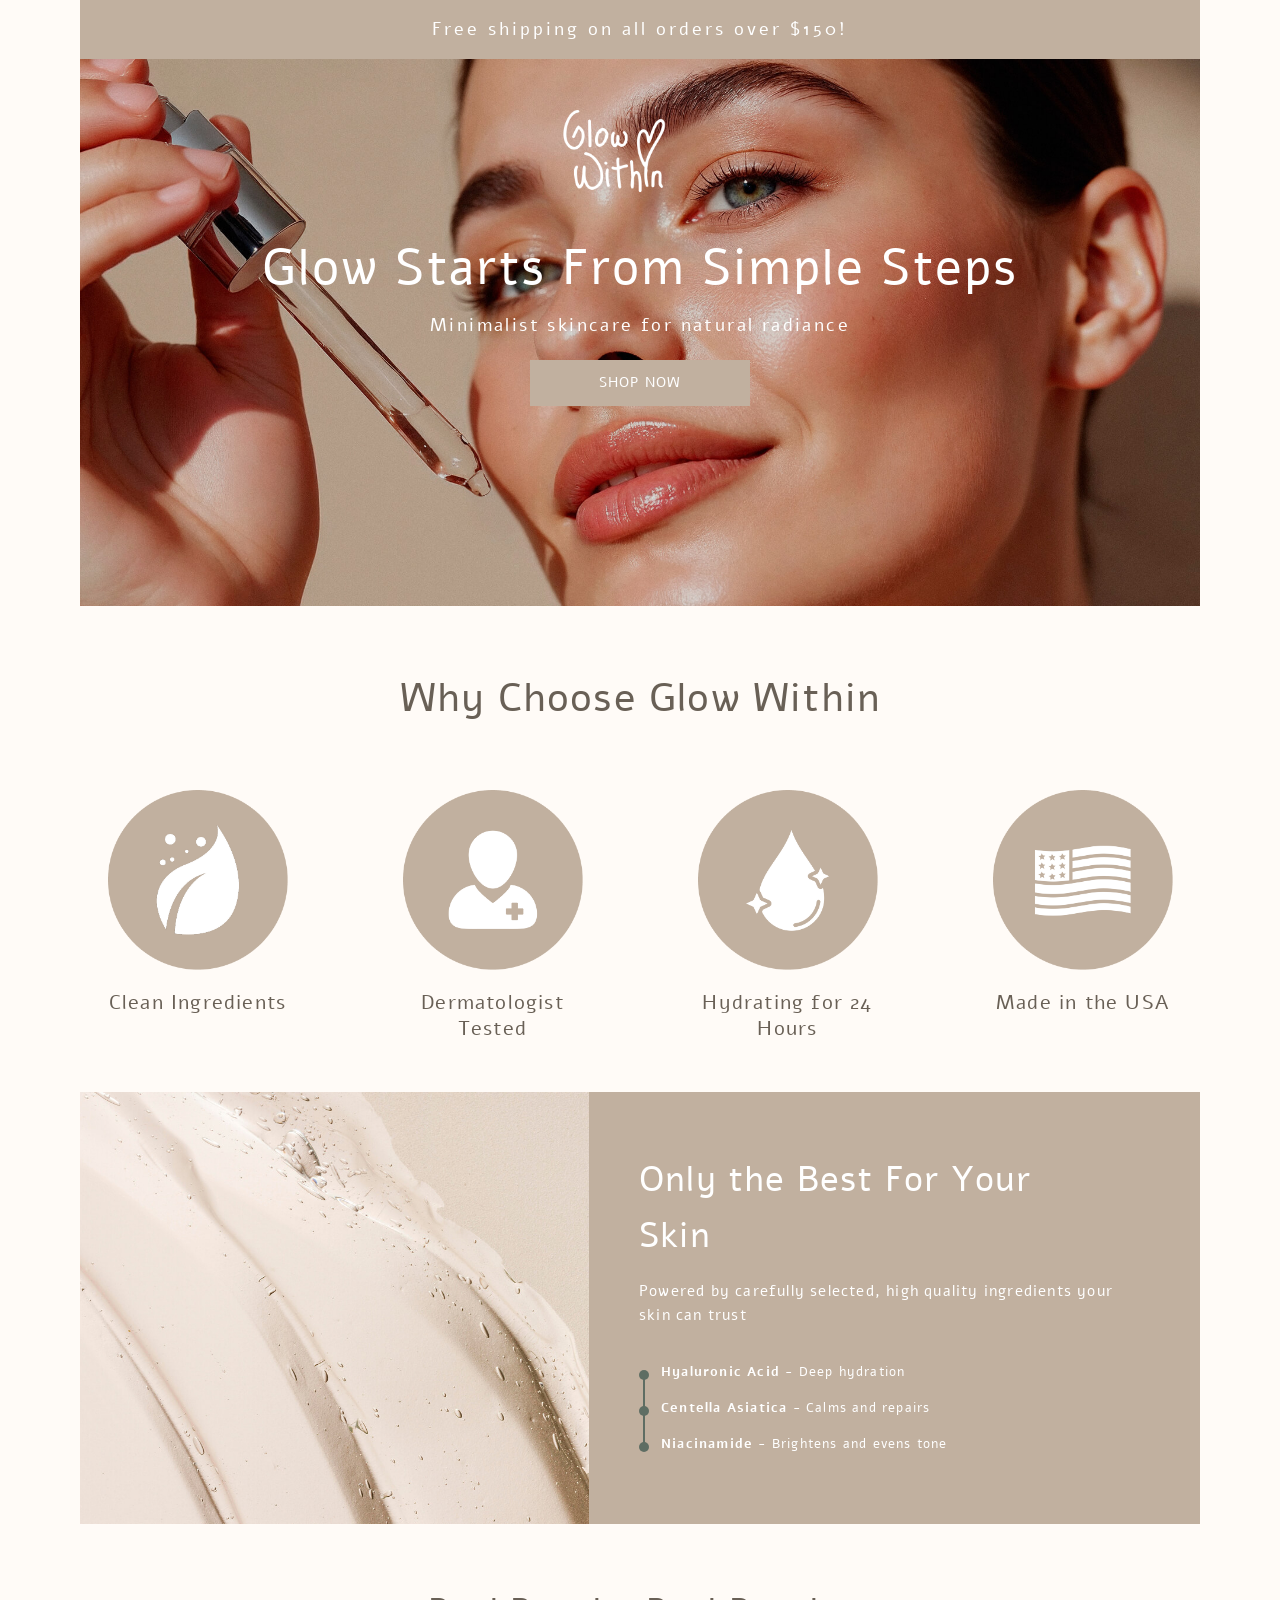
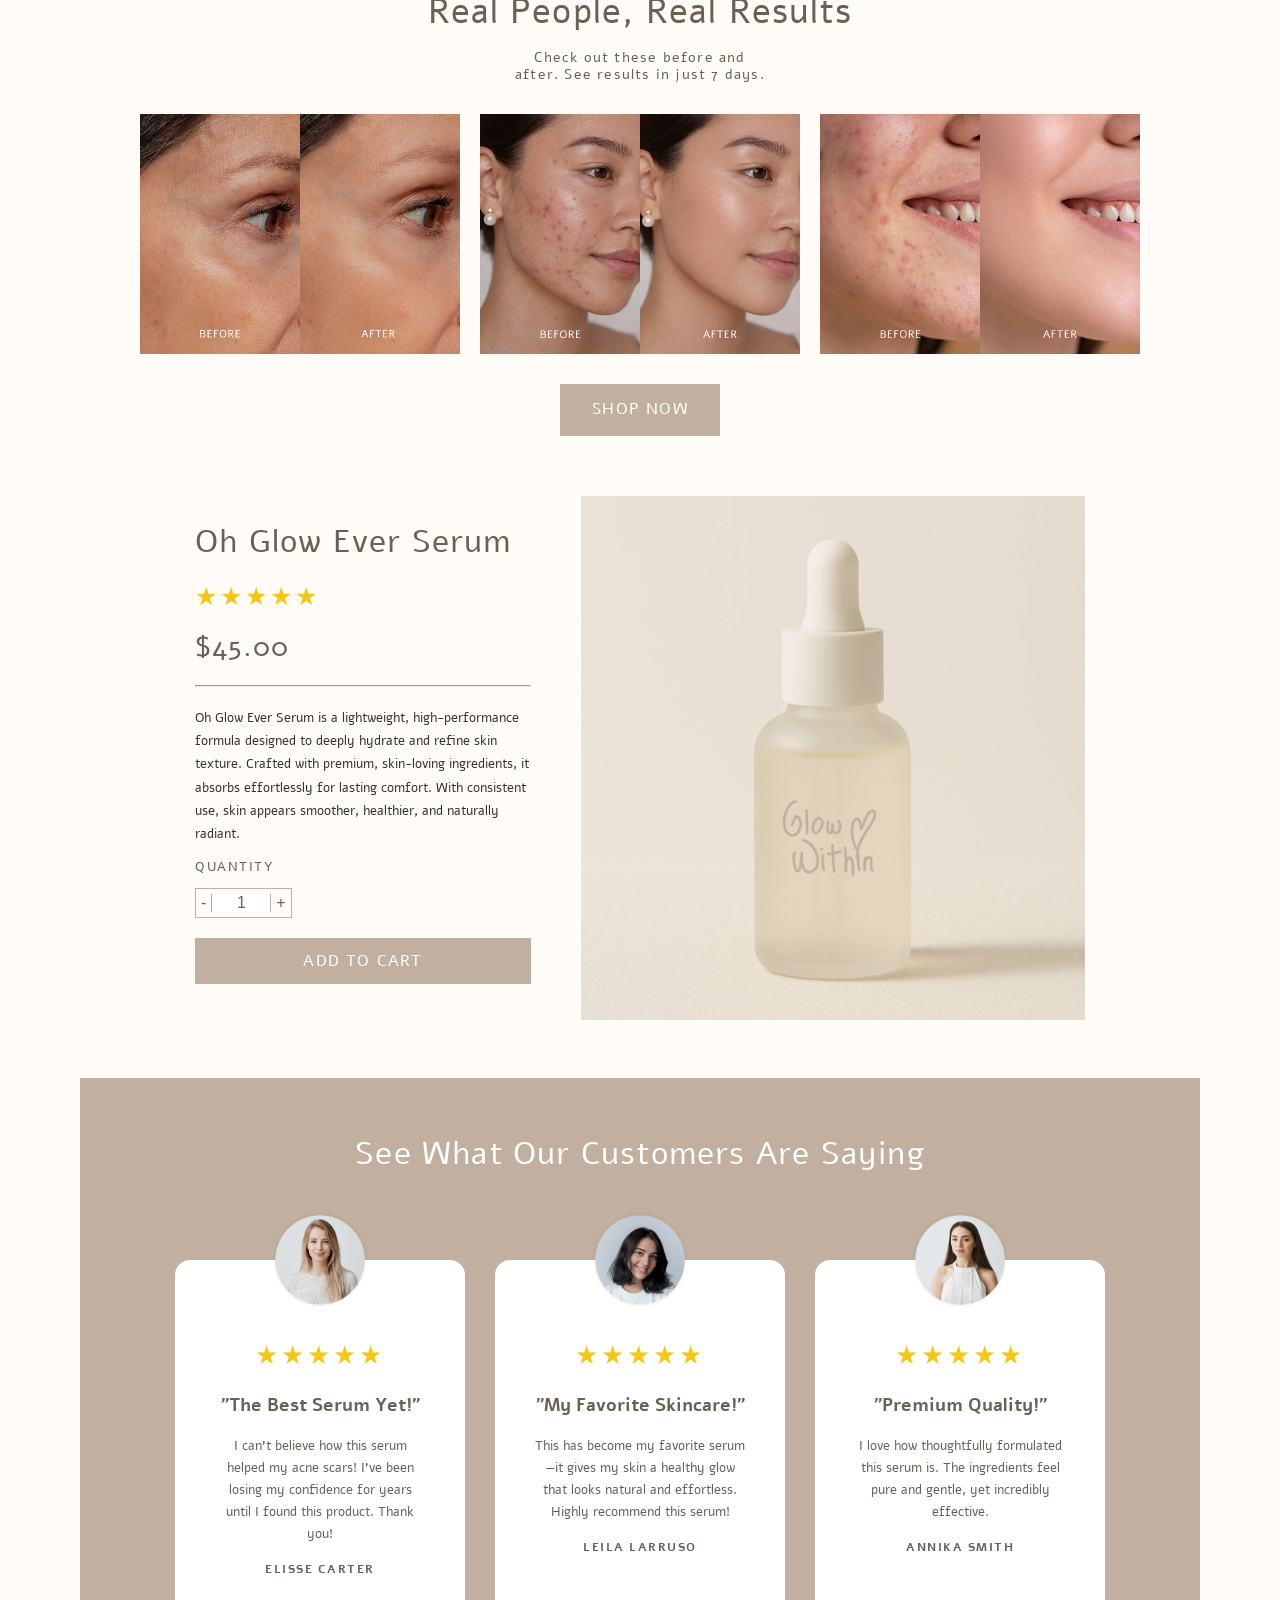
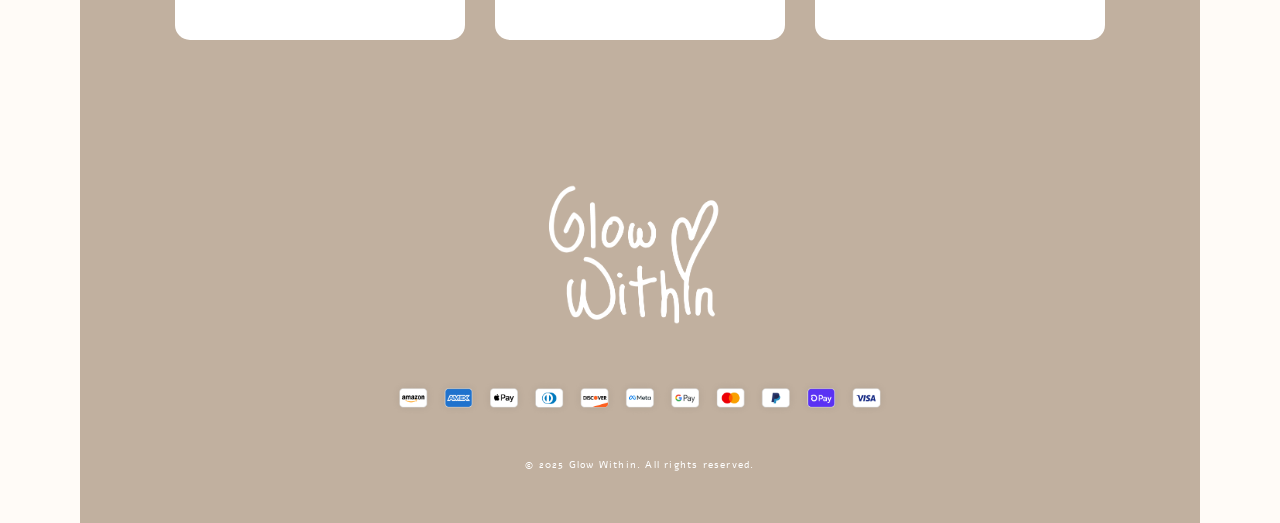
==== commit 5a6055be: "Add files via upload" ====
--- a/index.html
+++ b/index.html
@@ -2,7 +2,8 @@
 <html lang="en">
 <head>
     <meta charset="UTF-8">
-    <meta name="viewport" content="width=device-width, initial-scale=1.0, maximum-scale=1.0, user-scalable=no">
+    <meta name="viewport" content="width=device-width, initial-scale=1.0">
+    <meta name="description" content="Glow Within - Minimalist skincare for natural radiance. Shop Oh Glow Ever Serum with hyaluronic acid, niacinamide, and centella asiatica for hydrated, glowing skin.">
     <meta name="apple-mobile-web-app-capable" content="yes">
     <meta name="mobile-web-app-capable" content="yes">
     <meta http-equiv="Cache-Control" content="no-cache, no-store, must-revalidate">
@@ -24,6 +25,7 @@
 
     <div class="container">
 
+    <main>
     <section class="section-announcement">
     <p>Free shipping on all orders over $150!</p>
 
@@ -157,16 +159,16 @@
         <div class="quantity-selector">
             <label class="quantity-label" for="quantity-input">QUANTITY</label>
             <div class="quantity-controls">
-                <button class="quantity-btn minus">-</button>
-                <input type="number" id="quantity-input" class="quantity-input" value="1" min="1">
-                <button class="quantity-btn plus">+</button>
+                <button class="quantity-btn minus" aria-label="Decrease quantity">-</button>
+                <input type="number" id="quantity-input" class="quantity-input" value="1" min="1" aria-label="Product quantity">
+                <button class="quantity-btn plus" aria-label="Increase quantity">+</button>
             </div>
 
 
         </div>
 
         <div class="btn-product">
-         <a href="#" class="product-btn">Add to Cart</a>
+         <button class="product-btn" onclick="addToCart()">Add to Cart</button>
         </div>
         </div>
 
@@ -204,8 +206,8 @@
 
         <div class="carousel-controls">
             <div class="carousel-arrows">
-                <button class="carousel-arrow prev">‹</button>
-                <button class="carousel-arrow next">›</button>
+                <button class="carousel-arrow prev" aria-label="Previous testimonial">‹</button>
+                <button class="carousel-arrow next" aria-label="Next testimonial">›</button>
             </div>
             <div class="carousel-dots">
                 <span class="dot active"></span>
@@ -233,6 +235,7 @@
 
         </div>
     </section> -->
+    </main>
 
     <footer class="section-footer">
        <a class="footer-logo-link" href="#"><img class="footer-logo" src="./Mobile Assets-20251219T113906Z-3-001/Mobile Assets/footer-logo.png" alt="Glow within logo"></a>
@@ -247,6 +250,31 @@
 
 
 
-    </div>    
+    </div>
+
+    <!-- Cart Modal -->
+    <div class="cart-modal" id="cartModal">
+        <div class="cart-modal-overlay" onclick="closeCart()"></div>
+        <div class="cart-modal-content">
+            <div class="cart-modal-header">
+                <h2>YOUR CART</h2>
+                <button class="cart-close" onclick="closeCart()" aria-label="Close cart">&times;</button>
+            </div>
+            <div class="cart-modal-body" id="cartModalBody">
+                <!-- Cart items will be inserted here by JavaScript -->
+            </div>
+            <div class="cart-modal-footer">
+                <div class="cart-subtotal-section">
+                    <div class="cart-subtotal-row">
+                        <span class="subtotal-label">Subtotal</span>
+                        <span class="cart-subtotal-amount" id="cartSubtotal">$0.00</span>
+                    </div>
+                    <p class="cart-note">*shipping, taxes, and discounts calculated at checkout.</p>
+                </div>
+                <button class="cart-checkout-btn" onclick="proceedToCheckout()">CHECKOUT</button>
+            </div>
+        </div>
+    </div>
+    
 </body>
 </html>
--- a/style.css
+++ b/style.css
@@ -488,7 +488,22 @@
     letter-spacing: 1.2px;
     text-transform: uppercase;
     text-align: center;
-
+}
+
+.section-product button.product-btn{
+    display:block;
+    padding: 1.2rem 3rem;
+    width: 100%;
+    border: none;
+    color: #fff;
+    background-color:#C1B09F ;
+    cursor: pointer;
+    text-decoration: none;
+    letter-spacing: 1.2px;
+    text-transform: uppercase;
+    text-align: center;
+    font-family: 'Alef', sans-serif;
+    font-size: 1.6rem;
 }
 
 /* testimonial Section */
@@ -882,7 +897,7 @@
 }
 
 .feature-box.product-page p{
-    font-size: 1.8rem;
+    font-size: 1.6rem;
     line-height: 1.3;
     align-items: center;
     /* width: 10rem; */
@@ -1010,9 +1025,14 @@
 
 /* Customer Reviews Section */
 
+/* .section-reviews.product-page{
+    padding: 0 4rem;
+} */
+
 .divider{
     display: flex;
     flex-direction: column;
+    padding: 0 2rem;
    
 }
 
@@ -1096,6 +1116,7 @@
     display: flex;
     flex-direction: column;
     gap: 2rem;
+    padding: 0 2rem;
 }
 
 .review-card {
@@ -1309,4 +1330,1803 @@
 
 .btn-submit-review:hover {
     background-color: #a89889;
+}
+
+
+/* ========== CHECKOUT PAGE STYLES ========== */
+
+/* Checkout Container */
+.checkout-page {
+    background-color: #FFFBF7;
+    min-height: 100vh;
+    padding-bottom: 3rem;
+}
+
+/* Header */
+.checkout-header {
+    padding: 2rem 0;
+    text-align: center;
+    border-bottom: 1px solid #e5e5e5;
+    background: white;
+}
+
+/* Hide header when cart section is active */
+.cart-section.active-section ~ .checkout-header,
+.cart-section.active-section + * .checkout-header {
+    display: none;
+}
+
+body:has(.cart-section.active-section) .checkout-header {
+    display: none;
+}
+
+.checkout-logo {
+    width: 12rem;
+    height: auto;
+}
+
+/* Section Management */
+.checkout-section {
+    display: none;
+    padding: 2rem;
+}
+
+.checkout-section.active-section {
+    display: block;
+}
+
+/* Cart Section */
+.cart-section {
+    /* background-color: beige; */
+    padding: 2rem;
+}
+
+/* Form Section */
+.form-section {
+    background-color: white;
+    max-width: 60rem;
+    margin: 0 auto;
+}
+
+/* Cart Header */
+.cart-header {
+    display: flex;
+    justify-content: space-between;
+    align-items: center;
+    margin-bottom: 2.5rem;
+    padding-bottom: 0;
+    border-bottom: none;
+}
+
+/* Close Button */
+.btn-close {
+    background: none;
+    border: none;
+    font-size: 2.4rem;
+    color: #333;
+    cursor: pointer;
+    padding: 0;
+    line-height: 1;
+    font-weight: 300;
+    transition: color 0.3s;
+}
+
+.btn-close:hover {
+    color: #666;
+}
+
+/* Cart Section */
+.checkout-title {
+    font-size: 1.4rem;
+    font-weight: 600;
+    color: #333;
+    margin: 0;
+    letter-spacing: 0.1rem;
+}
+
+.cart-items {
+    margin-bottom: 2.5rem;
+}
+
+.cart-item {
+    display: flex;
+    align-items: flex-start;
+    gap: 1.2rem;
+    margin-bottom: 2rem;
+}
+
+.cart-item-img {
+    width: 6rem;
+    height: 6rem;
+    object-fit: cover;
+    background: #F5F5F5;
+    padding: 0.5rem;
+    flex-shrink: 0;
+}
+
+.cart-item-info {
+    flex: 1;
+    display: flex;
+    flex-direction: column;
+    gap: 1rem;
+}
+
+.cart-item-name {
+    font-size: 1.3rem;
+    font-weight: 400;
+    color: #333;
+    margin: 0;
+    line-height: 1.4;
+}
+
+.cart-item-quantity {
+    display: flex;
+    align-items: center;
+    gap: 0;
+    border: 1px solid #E0E0E0;
+    width: fit-content;
+    border-radius: 0.3rem;
+}
+
+.qty-btn {
+    width: 2.8rem;
+    height: 2.8rem;
+    border: none;
+    background: white;
+    color: #333;
+    font-size: 1.5rem;
+    cursor: pointer;
+    display: flex;
+    align-items: center;
+    justify-content: center;
+    line-height: 1;
+    font-weight: 300;
+    transition: background 0.2s;
+}
+
+.qty-btn:active {
+    background: #f5f5f5;
+}
+
+.qty-btn:hover {
+    background: #f9f9f9;
+}
+
+.qty-input {
+    width: 3.5rem;
+    height: 2.8rem;
+    text-align: center;
+    border: none;
+    border-left: 1px solid #E0E0E0;
+    border-right: 1px solid #E0E0E0;
+    font-size: 1.3rem;
+    color: #333;
+    background: white;
+    font-family: 'Alef', sans-serif;
+}
+
+.cart-item-price {
+    font-size: 1.4rem;
+    font-weight: 500;
+    color: #333;
+    margin: 0;
+    align-self: flex-start;
+}
+
+/* Cart Summary */
+.cart-summary {
+    background: transparent;
+    padding: 0;
+    margin-bottom: 2.5rem;
+    border-top: 1px solid #E5E5E5;
+    padding-top: 2rem;
+}
+
+.summary-row {
+    display: flex;
+    justify-content: space-between;
+    font-size: 1.4rem;
+    color: #333;
+    margin-bottom: 1.2rem;
+}
+
+.summary-row span:first-child {
+    font-weight: 400;
+}
+
+.summary-row span:last-child {
+    font-weight: 600;
+}
+
+.shipping-note {
+    font-size: 1.1rem;
+    color: #999;
+    line-height: 1.5;
+    margin: 0;
+}
+
+/* Order Summary Toggle */
+.order-summary-toggle {
+    margin-bottom: 2rem;
+    border: 1px solid #ddd;
+    border-radius: 0;
+    overflow: hidden;
+    background: #FFFBF7;
+}
+
+.order-summary-header {
+    display: flex;
+    justify-content: space-between;
+    align-items: center;
+    padding: 1.5rem;
+    background: #FFFBF7;
+    cursor: pointer;
+    font-size: 1.3rem;
+    font-weight: 400;
+    color: #333;
+}
+
+.order-summary-header span {
+    display: flex;
+    align-items: center;
+    gap: 0.5rem;
+}
+
+.chevron-icon {
+    transition: transform 0.3s ease;
+    font-size: 1.4rem;
+}
+
+.order-total {
+    color: #333;
+    font-weight: 600;
+}
+
+.order-summary-content {
+    max-height: 0;
+    overflow: hidden;
+    transition: max-height 0.3s ease;
+    background: #FFFBF7;
+}
+
+.order-summary-content.show {
+    max-height: 100rem;
+    padding: 1.5rem;
+    border-top: 1px solid #f0f0f0;
+}
+
+.order-item {
+    display: flex;
+    gap: 1rem;
+    margin-bottom: 1.5rem;
+    align-items: flex-start;
+}
+
+.order-item-img {
+    width: 6rem;
+    height: 6rem;
+    object-fit: cover;
+    background: #f9f9f9;
+    padding: 0.5rem;
+    flex-shrink: 0;
+}
+
+.order-item-details {
+    flex: 1;
+}
+
+.order-item-name {
+    font-size: 1.3rem;
+    font-weight: 400;
+    color: #333;
+    line-height: 1.4;
+}
+
+.order-item-qty {
+    font-size: 1.2rem;
+    color: #666;
+}
+
+.order-item-price {
+    font-size: 1.3rem;
+    font-weight: 400;
+    color: #333;
+}
+
+/* Discount Input */
+.order-discount {
+    display: flex;
+    gap: 0.5rem;
+    margin-bottom: 1.5rem;
+}
+
+.discount-input {
+    flex: 1;
+    padding: 1rem;
+    border: 1px solid #ddd;
+    border-radius: 0;
+    font-size: 1.3rem;
+    font-family: 'Alef', sans-serif;
+}
+
+.discount-input:focus {
+    outline: none;
+    border-color: #999;
+}
+
+.btn-apply {
+    padding: 1rem 1.5rem;
+    background: #C1B09F;
+    color: white;
+    border: none;
+    border-radius: 0;
+    font-size: 1.2rem;
+    font-weight: 600;
+    cursor: pointer;
+    letter-spacing: 0.05rem;
+}
+
+.btn-apply:hover {
+    background: #a89889;
+}
+
+/* Order Totals */
+.order-totals {
+    border-top: 1px solid #f0f0f0;
+    padding-top: 1.5rem;
+}
+
+.total-row {
+    display: flex;
+    justify-content: space-between;
+    margin-bottom: 1rem;
+    font-size: 1.3rem;
+    color: #333;
+}
+
+.total-row span:first-child {
+    font-weight: 400;
+}
+
+.total-row span:last-child {
+    font-weight: 400;
+}
+
+.total-final {
+    font-weight: 600;
+    font-size: 1.4rem;
+    color: #333;
+    border-top: 1px solid #f0f0f0;
+    padding-top: 1rem;
+    margin-top: 1rem;
+}
+
+.total-final span {
+    font-weight: 600;
+}
+
+/* Discount row styling */
+.discount-row {
+    color: #d9534f;
+}
+
+.remove-discount {
+    color: #007bff;
+    text-decoration: none;
+    font-size: 1.1rem;
+    margin-left: 0.5rem;
+    font-weight: 400;
+}
+
+.remove-discount:hover {
+    text-decoration: underline;
+    color: #0056b3;
+}
+
+/* Checkout Tabs */
+.checkout-tabs {
+    display: flex;
+    gap: 0;
+    margin-bottom: 2rem;
+    border: none;
+    overflow: hidden;
+    align-items: center;
+    justify-content: center;
+}
+
+.tab-btn {
+    flex: 0 0 auto;
+    padding: 1rem;
+    background: white;
+    border: none;
+    border-right: none;
+    font-size: 1.2rem;
+    color: #333;
+    cursor: pointer;
+    position: relative;
+    font-weight: 400;
+    font-family: 'Alef', sans-serif;
+    letter-spacing: 1.2px;
+}
+
+.tab-separator {
+    color: #999;
+    font-size: 1.4rem;
+    padding: 0 0.5rem;
+    font-weight: 300;
+}
+
+.tab-btn:last-child {
+    border-right: none;
+}
+
+.tab-btn.active {
+    color: black;
+    font-weight: 700;
+}
+
+.tab-btn.active::after {
+    display: none;
+}
+
+/* Form Sections */
+.form-group-section {
+    margin-bottom: 3rem;
+}
+
+.section-heading {
+    font-size: 1.3rem;
+    font-weight: 600;
+    color: #333;
+    margin-bottom: 1.5rem;
+    letter-spacing: 0.03rem;
+}
+
+.form-group {
+    margin-bottom: 1.5rem;
+    position: relative;
+}
+
+.form-group.half {
+    width: calc(50% - 0.5rem);
+}
+
+.form-row {
+    display: flex;
+    gap: 1rem;
+}
+
+.form-input {
+    width: 100%;
+    padding: 1.2rem;
+    border: 1px solid #ddd;
+    border-radius: 0;
+    font-size: 1.3rem;
+    font-family: 'Alef', sans-serif;
+    transition: border-color 0.3s;
+    background: white;
+}
+
+.form-input:focus {
+    outline: none;
+    border-color: #999;
+}
+
+.form-input::placeholder {
+    color: #999;
+}
+
+.form-select {
+    appearance: none;
+    background-image: url("data:image/svg+xml,%3Csvg xmlns='http://www.w3.org/2000/svg' width='12' height='8'%3E%3Cpath fill='%23333' d='M6 8L0 0h12z'/%3E%3C/svg%3E");
+    background-repeat: no-repeat;
+    background-position: right 1.2rem center;
+    background-size: 1rem;
+    padding-right: 3.5rem;
+}
+
+.form-label {
+    display: block;
+    font-size: 1.2rem;
+    color: #666;
+    margin-top: 0.5rem;
+}
+
+.location-btn {
+    position: absolute;
+    right: 1rem;
+    top: 50%;
+    transform: translateY(-50%);
+    background: none;
+    border: none;
+    color: #666;
+    font-size: 1.8rem;
+    cursor: pointer;
+}
+
+.location-btn:hover {
+    color: #333;
+}
+
+.checkbox-group {
+    display: flex;
+    align-items: flex-start;
+    gap: 1rem;
+}
+
+.form-checkbox {
+    width: 1.6rem;
+    height: 1.6rem;
+    cursor: pointer;
+    margin-top: 0.2rem;
+    flex-shrink: 0;
+}
+
+.checkbox-group label {
+    font-size: 1.2rem;
+    color: #666;
+    cursor: pointer;
+    line-height: 1.5;
+}
+
+/* Phone Input Group */
+.phone-input-group {
+    display: flex;
+    gap: 0.5rem;
+}
+
+.phone-country-code {
+    width: 8rem;
+    padding: 1.2rem;
+    border: 1px solid #ddd;
+    border-radius: 0;
+    font-size: 1.3rem;
+    font-family: 'Alef', sans-serif;
+    background: white;
+    appearance: none;
+    background-image: url("data:image/svg+xml,%3Csvg xmlns='http://www.w3.org/2000/svg' width='12' height='8'%3E%3Cpath fill='%23333' d='M6 8L0 0h12z'/%3E%3C/svg%3E");
+    background-repeat: no-repeat;
+    background-position: right 0.8rem center;
+    background-size: 0.8rem;
+    cursor: pointer;
+}
+
+.phone-number {
+    flex: 1;
+}
+
+/* Payment Methods */
+.payment-methods {
+    display: flex;
+    flex-direction: column;
+    gap: 1rem;
+}
+
+.payment-option {
+    display: flex;
+    align-items: center;
+    padding: 1.2rem 1.5rem;
+    border: 1px solid #ddd;
+    border-radius: 0;
+    cursor: pointer;
+    transition: all 0.3s;
+    background: white;
+}
+
+.payment-option:has(input:checked) {
+    border-color: #007DFF;
+    background: white;
+}
+
+.payment-option input[type="radio"] {
+    margin-right: 1rem;
+    width: 1.6rem;
+    height: 1.6rem;
+    cursor: pointer;
+    accent-color: #007DFF;
+}
+
+.payment-label {
+    display: flex;
+    justify-content: space-between;
+    align-items: center;
+    flex: 1;
+    font-size: 1.3rem;
+    font-weight: 400;
+}
+
+.payment-logo {
+    width: 3.5rem;
+    height: 2rem;
+    display: inline-block;
+    background-size: contain;
+    background-repeat: no-repeat;
+    background-position: center;
+}
+
+.payment-logo-gcash {
+    background-image: url("data:image/svg+xml,%3Csvg xmlns='http://www.w3.org/2000/svg' viewBox='0 0 80 32'%3E%3Crect fill='%23007DFF' width='80' height='32' rx='4'/%3E%3Ctext x='40' y='20' font-family='Arial' font-size='14' fill='white' text-anchor='middle' font-weight='bold'%3EGCash%3C/text%3E%3C/svg%3E");
+}
+
+.payment-logo-maya {
+    background-image: url("data:image/svg+xml,%3Csvg xmlns='http://www.w3.org/2000/svg' viewBox='0 0 80 32'%3E%3Crect fill='%2300D632' width='80' height='32' rx='4'/%3E%3Ctext x='40' y='20' font-family='Arial' font-size='14' fill='white' text-anchor='middle' font-weight='bold'%3EMaya%3C/text%3E%3C/svg%3E");
+}
+
+.payment-logo-paypal {
+    background-image: url("data:image/svg+xml,%3Csvg xmlns='http://www.w3.org/2000/svg' viewBox='0 0 80 32'%3E%3Crect fill='%23003087' width='80' height='32' rx='4'/%3E%3Ctext x='40' y='20' font-family='Arial' font-size='12' fill='white' text-anchor='middle' font-weight='bold'%3EPayPal%3C/text%3E%3C/svg%3E");
+}
+
+/* Primary Button */
+.btn-checkout-primary {
+    width: 100%;
+    padding: 1.5rem;
+    background: #C1B09F;
+    color: white;
+    border: none;
+    border-radius: 0;
+    font-size: 1.3rem;
+    font-weight: 600;
+    letter-spacing: 0.1rem;
+    cursor: pointer;
+    transition: background 0.3s;
+    text-transform: uppercase;
+    font-family: 'Alef', sans-serif;
+}
+
+.btn-checkout-primary:hover {
+    background: #a89889;
+}
+
+.btn-checkout-primary:active {
+    transform: scale(0.98);
+}
+
+/* Form Footer */
+.form-footer {
+    margin-top: 2rem;
+    text-align: center;
+}
+
+.return-link {
+    font-size: 1.2rem;
+    color: #007DFF;
+    cursor: pointer;
+    margin-bottom: 1.5rem;
+    display: inline-block;
+}
+
+.return-link:hover {
+    text-decoration: underline;
+}
+
+.privacy-text {
+    font-size: 1.1rem;
+    color: #666;
+    line-height: 1.5;
+}
+
+.privacy-text a {
+    color: #007DFF;
+    text-decoration: none;
+}
+
+.privacy-text a:hover {
+    text-decoration: underline;
+}
+
+.return-policy {
+    width: 100%;
+    background: none;
+    border: none;
+    text-align: center;
+    margin-top: 1.5rem;
+    padding: 0.5rem;
+    font-size: 1.3rem;
+    color: #8B7355;
+    cursor: pointer;
+    font-family: 'Alef', sans-serif;
+    transition: color 0.3s;
+}
+
+.return-policy:hover {
+    color: #6d5a44;
+    text-decoration: underline;
+}
+
+/* Payment Review Section */
+.payment-section {
+    background: white;
+    max-width: 60rem;
+    margin: 0 auto;
+}
+
+.review-info-section {
+    background: white;
+    padding: 0;
+    margin-bottom: 2rem;
+}
+
+.review-info-row {
+    display: flex;
+    justify-content: space-between;
+    align-items: flex-start;
+    padding: 1.5rem;
+    border: 1px solid #d0d0d0;
+    border-radius: 0.4rem;
+    margin-bottom: 1rem;
+}
+
+.review-info-row:last-child {
+    margin-bottom: 0;
+}
+
+.review-info-label {
+    display: flex;
+    flex-direction: column;
+    gap: 0.5rem;
+    flex: 1;
+}
+
+.review-info-label span:first-child {
+    font-size: 1.2rem;
+    font-weight: 600;
+    color: #333;
+}
+
+.review-info-label span:last-child {
+    font-size: 1.3rem;
+    color: #666;
+    line-height: 1.5;
+}
+
+.btn-change {
+    background: none;
+    border: none;
+    color: #007DFF;
+    font-size: 1.3rem;
+    font-weight: 400;
+    cursor: pointer;
+    padding: 0;
+    text-decoration: underline;
+}
+
+.btn-change:hover {
+    color: #0056b3;
+}
+
+.review-summary {
+    background: #f9f9f9;
+    padding: 2rem;
+    border-radius: 0.4rem;
+    margin-bottom: 2rem;
+}
+
+.review-item {
+    margin-bottom: 2rem;
+}
+
+.review-item:last-child {
+    margin-bottom: 0;
+}
+
+.review-item h4 {
+    font-size: 1.3rem;
+    font-weight: 600;
+    color: #8B7355;
+    margin-bottom: 0.8rem;
+    text-transform: uppercase;
+    letter-spacing: 0.05rem;
+}
+
+.review-item p {
+    font-size: 1.3rem;
+    color: #333;
+    line-height: 1.6;
+}
+
+.order-summary-final {
+    background: white;
+    padding: 2rem;
+    border: 1px solid #d0d0d0;
+    border-radius: 0.4rem;
+    margin-bottom: 2rem;
+}
+
+.order-summary-final .summary-row {
+    display: flex;
+    justify-content: space-between;
+    margin-bottom: 1rem;
+    font-size: 1.3rem;
+    color: #333;
+}
+
+.order-summary-final .summary-row.total {
+    border-top: 1px solid #e0e0e0;
+    padding-top: 1rem;
+    margin-top: 1rem;
+    font-weight: 600;
+    font-size: 1.4rem;
+}
+
+/* Thank You Section */
+.thankyou-section {
+    text-align: center;
+    padding: 8rem 2rem 4rem 2rem;
+    display: none;
+    flex-direction: column;
+    align-items: center;
+    justify-content: flex-start;
+    min-height: 100vh;
+    background: #FFFBF7;
+    position: fixed;
+    top: 0;
+    left: 0;
+    width: 100%;
+    height: 100%;
+    z-index: 10000;
+    overflow-y: auto;
+}
+
+.thankyou-section.active-section {
+    display: flex !important;
+}
+
+.thankyou-logo-link {
+    display: inline-block;
+    margin-bottom: 3rem;
+}
+
+.thankyou-logo {
+    width: 15rem;
+    display: block;
+}
+
+.thankyou-card {
+    background: white;
+    padding: 4rem 3rem;
+    border-radius: 0;
+    box-shadow: 0 2px 16px rgba(0,0,0,0.08);
+    max-width: 42rem;
+    width: 100%;
+    border: 1px solid #E5E5E5;
+}
+
+.thankyou-title {
+    font-size: 2.4rem;
+    font-weight: 700;
+    color: #333;
+    margin-bottom: 1.5rem;
+    line-height: 1.3;
+}
+
+.thankyou-subtitle {
+    font-size: 1.4rem;
+    color: #666;
+    margin-bottom: 3rem;
+    line-height: 1.5;
+}
+
+.order-info {
+    background: transparent;
+    padding: 0;
+    border-radius: 0;
+    margin-bottom: 0;
+    box-shadow: none;
+}
+
+.order-number {
+    font-size: 1.5rem;
+    color: #333;
+    margin-bottom: 0.8rem;
+    font-weight: 400;
+}
+
+.order-number strong {
+    font-weight: 700;
+}
+
+.order-note {
+    font-size: 1.3rem;
+    color: #666;
+    font-weight: 400;
+}
+
+.order-details-box,
+.payment-details-box {
+    background: white;
+    padding: 2rem;
+    border-radius: 0.8rem;
+    margin-bottom: 2rem;
+    text-align: left;
+}
+
+.detail-row {
+    display: flex;
+    gap: 1rem;
+    margin-bottom: 1.5rem;
+    font-size: 1.3rem;
+}
+
+.detail-row span:first-child {
+    font-weight: 600;
+    color: #8B7355;
+    min-width: 10rem;
+}
+
+.detail-row span:last-child {
+    color: #666;
+    flex: 1;
+}
+
+.payment-heading {
+    font-size: 1.4rem;
+    font-weight: 700;
+    color: #8B7355;
+    margin-bottom: 1.5rem;
+}
+
+.payment-info {
+    display: flex;
+    align-items: center;
+    gap: 1rem;
+}
+
+.payment-icon {
+    display: flex;
+    align-items: center;
+    gap: 0.5rem;
+    font-size: 1.4rem;
+    color: #333;
+}
+
+.payment-icon ion-icon {
+    font-size: 2rem;
+    color: #8B7355;
+}
+
+.btn-continue-shopping {
+    width: 100%;
+    padding: 1.5rem;
+    background: #C1B09F;
+    color: white;
+    border: none;
+    border-radius: 0.5rem;
+    font-size: 1.5rem;
+    font-weight: 600;
+    letter-spacing: 0.1rem;
+    cursor: pointer;
+    transition: background 0.3s;
+    text-transform: uppercase;
+}
+
+.btn-continue-shopping:hover {
+    background: #a89889;
+}
+
+/* ============================================ */
+/* DESKTOP CHECKOUT LAYOUT */
+/* ============================================ */
+
+@media (min-width: 1000px) {
+    /* Hide header for desktop two-column sections */
+    .form-section.active-section ~ .checkout-header,
+    .payment-section.active-section ~ .checkout-header {
+        display: none;
+    }
+
+    /* Show header only for cart */
+    .cart-section.active-section ~ .checkout-header {
+        display: block;
+        padding: 3rem 6rem;
+        border-bottom: 1px solid #E5E5E5;
+    }
+
+    .checkout-logo {
+        height: 3.5rem;
+    }
+
+    /* Two-column layout container */
+    .form-section.active-section,
+    .payment-section.active-section {
+        display: flex;
+        flex-direction: row;
+        padding: 0;
+        margin: 0;
+        max-width: none;
+    }
+
+    /* Left side - form content */
+    .form-section.active-section .checkout-main-content,
+    .payment-section.active-section .checkout-main-content {
+        flex: 1;
+        min-width: 0;
+        padding: 4rem 4rem 4rem 6rem;
+        display: flex;
+        flex-direction: column;
+        align-items: center;
+    }
+
+    /* Content wrapper inside left side */
+    .checkout-main-content > *:not(form) {
+        width: 100%;
+        max-width: 56rem;
+    }
+
+    .checkout-main-content form {
+        width: 100%;
+        max-width: 56rem;
+    }
+
+    .checkout-logo-link {
+        display: block;
+        text-align: center;
+        margin-bottom: 3rem;
+    }
+
+    .checkout-main-content .checkout-logo {
+        height: 3rem;
+    }
+
+    .checkout-tabs {
+        margin-bottom: 3rem;
+    }
+
+    .btn-checkout-primary {
+        max-width: 56rem;
+    }
+
+    .review-info-section {
+        max-width: 56rem;
+        margin-bottom: 2rem;
+    }
+
+    .form-group-section {
+        margin-bottom: 2rem;
+    }
+
+    /* Right side - order summary */
+    .form-section.active-section .order-summary-toggle,
+    .payment-section.active-section .order-summary-toggle {
+        flex: 0 0 48rem;
+        width: 48rem;
+        background: #FAFAFA;
+        padding: 4rem 3.5rem;
+        border-left: 1px solid #E5E5E5;
+    }
+
+    /* Hide toggle header on desktop */
+    .form-section.active-section .order-summary-header,
+    .payment-section.active-section .order-summary-header {
+        display: none;
+    }
+
+    /* Always show content on desktop */
+    .form-section.active-section .order-summary-content,
+    .payment-section.active-section .order-summary-content {
+        display: block !important;
+        max-height: none !important;
+    }
+
+    /* Order item styling */
+    .order-summary-toggle .order-item {
+        display: flex;
+        gap: 1.5rem;
+        margin-bottom: 2.5rem;
+        align-items: flex-start;
+    }
+
+    .order-summary-toggle .order-item-img {
+        width: 6.5rem;
+        height: 6.5rem;
+        flex-shrink: 0;
+        background: #fff;
+        border: 1px solid #E5E5E5;
+        border-radius: 0.8rem;
+        object-fit: cover;
+    }
+
+    .order-summary-toggle .order-item-details {
+        flex: 1;
+    }
+
+    .order-summary-toggle .order-item-name {
+        font-size: 1.4rem;
+        font-weight: 400;
+        color: #333;
+        margin: 0 0 0.5rem 0;
+        line-height: 1.4;
+    }
+
+    .order-summary-toggle .order-item-price {
+        font-size: 1.6rem;
+        font-weight: 600;
+        color: #333;
+        margin: 0;
+        text-align: right;
+    }
+
+    /* Discount section */
+    .order-summary-toggle .order-discount {
+        margin: 0 0 3rem 0;
+        display: flex;
+        gap: 1rem;
+    }
+
+    .order-summary-toggle .discount-input {
+        flex: 1;
+        padding: 1.3rem 1.5rem;
+        border: 1px solid #D1D1D1;
+        border-radius: 0.5rem;
+        font-size: 1.4rem;
+        background: #fff;
+    }
+
+    .order-summary-toggle .discount-input::placeholder {
+        color: #999;
+    }
+
+    .order-summary-toggle .btn-apply {
+        padding: 1.3rem 2.5rem;
+        background: #fff;
+        border: 1px solid #D1D1D1;
+        border-radius: 0.5rem;
+        font-size: 1.4rem;
+        font-weight: 600;
+        cursor: pointer;
+        color: #666;
+        text-transform: uppercase;
+        letter-spacing: 0.05em;
+        white-space: nowrap;
+    }
+
+    .order-summary-toggle .btn-apply:hover {
+        background: #F5F5F5;
+    }
+
+    /* Order totals */
+    .order-summary-toggle .order-totals {
+        border-top: 1px solid #E5E5E5;
+        padding-top: 2rem;
+    }
+
+    .order-summary-toggle .total-row {
+        display: flex;
+        justify-content: space-between;
+        margin-bottom: 1.5rem;
+        font-size: 1.4rem;
+        color: #333;
+    }
+
+    .order-summary-toggle .total-row span:first-child {
+        font-weight: 400;
+    }
+
+    .order-summary-toggle .total-row span:last-child {
+        font-weight: 600;
+    }
+
+    .order-summary-toggle .total-final {
+        font-size: 1.8rem;
+        font-weight: 700;
+        padding-top: 1.5rem;
+        border-top: 1px solid #E5E5E5;
+        margin-top: 1.5rem;
+        margin-bottom: 0;
+    }
+
+    /* Form styling */
+    .section-heading {
+        font-size: 1.4rem;
+        font-weight: 600;
+        letter-spacing: 0.1em;
+        text-transform: uppercase;
+        margin-bottom: 1.5rem;
+    }
+
+    .form-input,
+    .form-select {
+        font-size: 1.4rem;
+        padding: 1.4rem 1.5rem;
+    }
+
+    /* Cart section styling */
+    .cart-section {
+        max-width: 60rem;
+        margin: 0 auto;
+        padding: 4rem 2rem;
+    }
+
+    /* Hide header on desktop */
+    .checkout-header {
+        display: none !important;
+    }
+
+    .checkout-logo {
+        height: 3.5rem;
+    }
+}
+
+/* Responsive Adjustments */
+@media (max-width: 999px) {
+    /* Hide desktop-only logo links */
+    .checkout-logo-link {
+        display: none !important;
+    }
+    
+    /* Hide inactive sections */
+    .checkout-section {
+        display: none !important;
+    }
+    
+    /* Ensure single column layout on mobile for active sections */
+    .form-section.active-section,
+    .payment-section.active-section {
+        display: flex !important;
+        flex-direction: column;
+    }
+    
+    .checkout-main-content {
+        display: block;
+        width: 100%;
+        order: 2;
+        padding: 2rem;
+    }
+    
+    /* Show header for mobile by default */
+    .checkout-header {
+        display: block !important;
+        padding: 2rem;
+        text-align: center;
+        border-bottom: 1px solid #E5E5E5;
+    }
+    
+    /* Hide header when cart section is active */
+    .checkout-page:has(.cart-section.active-section) .checkout-header {
+        display: none !important;
+    }
+    
+    .checkout-logo {
+        height: 2.5rem;
+    }
+    
+    /* Order summary below header on mobile */
+    .form-section.active-section .order-summary-toggle,
+    .payment-section.active-section .order-summary-toggle {
+        order: 1;
+        border-left: none;
+        border-bottom: 1px solid #E5E5E5;
+        background: #fff;
+        padding: 0;
+        position: static;
+        height: auto;
+        min-height: auto;
+        max-height: none;
+        overflow: visible;
+    }
+    
+    /* Show toggle header on mobile */
+    .form-section.active-section .order-summary-header,
+    .payment-section.active-section .order-summary-header {
+        display: flex !important;
+        padding: 1.5rem 2rem;
+        cursor: pointer;
+    }
+    
+    /* Order summary content on mobile */
+    .form-section.active-section .order-summary-content,
+    .payment-section.active-section .order-summary-content {
+        padding: 0 2rem 0 2rem;
+    }
+    
+    /* When shown, add bottom padding */
+    .form-section.active-section .order-summary-content.show,
+    .payment-section.active-section .order-summary-content.show {
+        padding: 0 2rem 2rem 2rem;
+    }
+    
+    /* Reset desktop-specific order summary styles */
+    .order-summary-toggle .order-item {
+        flex-direction: row;
+        gap: 1.5rem;
+    }
+    
+    .order-summary-toggle .order-item-img {
+        width: 6.5rem;
+        height: 6.5rem;
+    }
+    
+    /* Cart section on mobile */
+    .cart-section.active-section {
+        display: block !important;
+    }
+}
+
+@media (max-width: 380px) {
+    .checkout-page {
+        padding-bottom: 2rem;
+    }
+    
+    .checkout-section {
+        padding: 1.5rem;
+    }
+    
+    .cart-item {
+        gap: 1rem;
+    }
+    
+    .cart-item-img {
+        width: 6rem;
+        height: 6rem;
+    }
+    
+    .form-row {
+        flex-direction: column;
+    }
+    
+    .form-group.half {
+        width: 100%;
+    }
+}
+
+/* ============================================ */
+/* CART MODAL STYLES */
+/* ============================================ */
+
+.cart-modal {
+    position: fixed;
+    top: 0;
+    left: 0;
+    width: 100%;
+    height: 100%;
+    z-index: 10000;
+    display: none;
+    opacity: 0;
+    transition: opacity 0.3s ease;
+}
+
+.cart-modal.active {
+    display: block;
+    opacity: 1;
+}
+
+.cart-modal-overlay {
+    position: absolute;
+    top: 0;
+    left: 0;
+    width: 100%;
+    height: 100%;
+    background: rgba(0, 0, 0, 0.5);
+}
+
+.cart-modal-content {
+    position: fixed;
+    top: 0;
+    right: -100%;
+    width: 100%;
+    max-width: 50rem;
+    height: 100%;
+    background: #fff;
+    box-shadow: -2px 0 20px rgba(0, 0, 0, 0.15);
+    display: flex;
+    flex-direction: column;
+    transition: right 0.4s cubic-bezier(0.4, 0, 0.2, 1);
+    z-index: 10001;
+}
+
+.cart-modal.active .cart-modal-content {
+    right: 0;
+}
+
+.cart-modal-header {
+    display: flex;
+    justify-content: space-between;
+    align-items: center;
+    padding: 2rem;
+    border-bottom: none;
+    background: white;
+}
+
+.cart-modal-header h2 {
+    font-size: 1.4rem;
+    font-weight: 600;
+    color: #333;
+    letter-spacing: 0.1rem;
+}
+
+.cart-close {
+    background: none;
+    border: none;
+    font-size: 2.4rem;
+    color: #333;
+    cursor: pointer;
+    padding: 0;
+    width: auto;
+    height: auto;
+    display: flex;
+    align-items: center;
+    justify-content: center;
+    transition: color 0.2s;
+    line-height: 1;
+    font-weight: 300;
+}
+
+.cart-close:hover {
+    color: #666;
+}
+
+.cart-modal-body {
+    flex: 1;
+    padding: 0 2rem 2rem 2rem;
+    overflow-y: auto;
+}
+
+.cart-empty {
+    text-align: center;
+    padding: 4rem 2rem;
+    color: #666;
+    font-size: 1.6rem;
+}
+
+.cart-item-modal {
+    display: flex;
+    gap: 1.2rem;
+    padding: 2rem 0;
+    border-bottom: 1px solid #F0F0F0;
+}
+
+.cart-item-modal:last-child {
+    border-bottom: none;
+}
+
+.cart-item-modal img {
+    width: 6rem;
+    height: 6rem;
+    object-fit: cover;
+    background: #F5F5F5;
+    padding: 0.5rem;
+    flex-shrink: 0;
+}
+
+.cart-item-info {
+    flex: 1;
+    display: flex;
+    flex-direction: column;
+    gap: 1rem;
+}
+
+.cart-item-header {
+    display: flex;
+    justify-content: space-between;
+    align-items: flex-start;
+}
+
+.cart-item-name-modal {
+    font-size: 1.3rem;
+    font-weight: 400;
+    color: #333;
+    line-height: 1.4;
+    margin: 0;
+    flex: 1;
+    padding-right: 1rem;
+}
+
+.cart-remove-btn {
+    background: none;
+    border: none;
+    font-size: 2rem;
+    color: #999;
+    cursor: pointer;
+    padding: 0;
+    width: auto;
+    height: auto;
+    display: flex;
+    align-items: center;
+    justify-content: center;
+    transition: color 0.2s;
+    line-height: 1;
+    flex-shrink: 0;
+}
+
+.cart-remove-btn:hover {
+    color: #333;
+}
+
+.cart-item-bottom {
+    display: flex;
+    justify-content: space-between;
+    align-items: center;
+}
+
+.cart-item-quantity-modal {
+    display: flex;
+    align-items: center;
+    gap: 0;
+    border: 1px solid #E0E0E0;
+    border-radius: 0.3rem;
+}
+
+.cart-qty-btn {
+    background: #fff;
+    border: none;
+    width: 2.8rem;
+    height: 2.8rem;
+    display: flex;
+    align-items: center;
+    justify-content: center;
+    cursor: pointer;
+    font-size: 1.5rem;
+    color: #333;
+    transition: background-color 0.2s;
+    font-weight: 300;
+}
+
+.cart-qty-btn:hover {
+    background: #F9F9F9;
+}
+
+.cart-qty-btn:active {
+    background: #F5F5F5;
+}
+
+.cart-qty-value {
+    font-size: 1.3rem;
+    font-weight: 400;
+    width: 3.5rem;
+    text-align: center;
+    color: #333;
+    border-left: 1px solid #E0E0E0;
+    border-right: 1px solid #E0E0E0;
+    font-family: 'Alef', sans-serif;
+}
+
+.cart-item-price-modal {
+    font-size: 1.4rem;
+    color: #333;
+    font-weight: 500;
+    margin: 0;
+}
+
+.cart-modal-footer {
+    padding: 2rem;
+    border-top: 1px solid #E5E5E5;
+    background: #fff;
+}
+
+.cart-subtotal-section {
+    margin-bottom: 2.5rem;
+}
+
+.cart-subtotal-row {
+    display: flex;
+    justify-content: space-between;
+    align-items: center;
+    margin-bottom: 1.2rem;
+}
+
+.subtotal-label {
+    font-size: 1.4rem;
+    font-weight: 400;
+    color: #333;
+}
+
+.cart-subtotal-amount {
+    font-weight: 600;
+    color: #333;
+    font-size: 1.4rem;
+}
+
+.cart-note {
+    font-size: 1.1rem;
+    color: #999;
+    margin: 0;
+    line-height: 1.5;
+}
+
+.cart-checkout-btn {
+    width: 100%;
+    padding: 1.5rem;
+    border: none;
+    border-radius: 0;
+    font-size: 1.3rem;
+    font-weight: 600;
+    cursor: pointer;
+    transition: all 0.3s;
+    letter-spacing: 0.1rem;
+    text-transform: uppercase;
+    background: #C1B09F;
+    color: #fff;
+    font-family: 'Alef', sans-serif;
+}
+
+.cart-checkout-btn:hover {
+    background: #a89889;
+}
+
+.cart-checkout-btn:active {
+    transform: scale(0.98);
+}
+
+/* Desktop/Tablet Responsive Styles */
+@media (min-width: 1000px) {
+    .cart-modal-content {
+        max-width: 48rem;
+    }
+
+    .cart-item-modal {
+        padding: 3rem 0;
+    }
+
+    .cart-item-modal img {
+        width: 11rem;
+        height: 11rem;
+    }
+
+    .cart-modal-header h2 {
+        font-size: 1.6rem;
+        letter-spacing: 0.15em;
+    }
+
+    .cart-item-name-modal {
+        font-size: 1.6rem;
+    }
+
+    .cart-item-price-modal {
+        font-size: 1.7rem;
+    }
+
+    .cart-qty-value {
+        font-size: 1.5rem;
+    }
+
+    .subtotal-label {
+        font-size: 1.6rem;
+    }
+
+    .cart-subtotal-amount {
+        font-size: 1.8rem;
+    }
+
+    .cart-checkout-btn {
+        font-size: 1.5rem;
+        padding: 1.8rem;
+    }
+}
+
+/* Mobile Cart Modal Styles - Match Mobile Cart Section */
+@media (max-width: 999px) {
+    .cart-modal-content {
+        max-width: 100%;
+        width: 100%;
+    }
+
+    .cart-modal-header {
+        padding: 2rem;
+        background: white;
+        border-bottom: none;
+    }
+
+    .cart-modal-header h2 {
+        font-size: 1.4rem;
+        font-weight: 600;
+        letter-spacing: 0.1rem;
+    }
+
+    .cart-close {
+        font-size: 2.4rem;
+        font-weight: 300;
+    }
+
+    .cart-modal-body {
+        padding: 0 2rem;
+    }
+
+    .cart-item-modal {
+        display: flex;
+        align-items: flex-start;
+        gap: 1.2rem;
+        padding: 0 0 2rem 0;
+        margin-bottom: 0;
+        border-bottom: none;
+    }
+
+    .cart-item-modal img {
+        width: 6rem;
+        height: 6rem;
+        background: #F5F5F5;
+        padding: 0.5rem;
+    }
+
+    .cart-item-info {
+        flex: 1;
+        display: flex;
+        flex-direction: column;
+        gap: 1rem;
+    }
+
+    .cart-item-header {
+        width: 100%;
+    }
+
+    .cart-item-name-modal {
+        font-size: 1.3rem;
+        font-weight: 400;
+        padding-right: 0;
+    }
+
+    .cart-remove-btn {
+        display: none;
+    }
+
+    .cart-item-bottom {
+        display: flex;
+        justify-content: space-between;
+        align-items: center;
+        width: 100%;
+    }
+
+    .cart-item-quantity-modal {
+        border: 1px solid #E0E0E0;
+        border-radius: 0.3rem;
+    }
+
+    .cart-qty-btn {
+        width: 2.8rem;
+        height: 2.8rem;
+        font-size: 1.5rem;
+        font-weight: 300;
+    }
+
+    .cart-qty-value {
+        width: 3.5rem;
+        font-size: 1.3rem;
+        border-left: 1px solid #E0E0E0;
+        border-right: 1px solid #E0E0E0;
+    }
+
+    .cart-item-price-modal {
+        font-size: 1.4rem;
+        font-weight: 500;
+        position: absolute;
+        right: 2rem;
+        top: 2rem;
+    }
+
+    .cart-modal-footer {
+        padding: 2rem;
+        border-top: 1px solid #E5E5E5;
+    }
+
+    .cart-subtotal-section {
+        margin-bottom: 2.5rem;
+    }
+
+    .cart-subtotal-row {
+        margin-bottom: 1.2rem;
+    }
+
+    .subtotal-label,
+    .cart-subtotal-amount {
+        font-size: 1.4rem;
+    }
+
+    .subtotal-label {
+        font-weight: 400;
+    }
+
+    .cart-subtotal-amount {
+        font-weight: 600;
+    }
+
+    .cart-note {
+        font-size: 1.1rem;
+        line-height: 1.5;
+    }
+
+    .cart-checkout-btn {
+        padding: 1.5rem;
+        font-size: 1.3rem;
+        font-weight: 600;
+        letter-spacing: 0.1rem;
+        border-radius: 0;
+    }
 }
